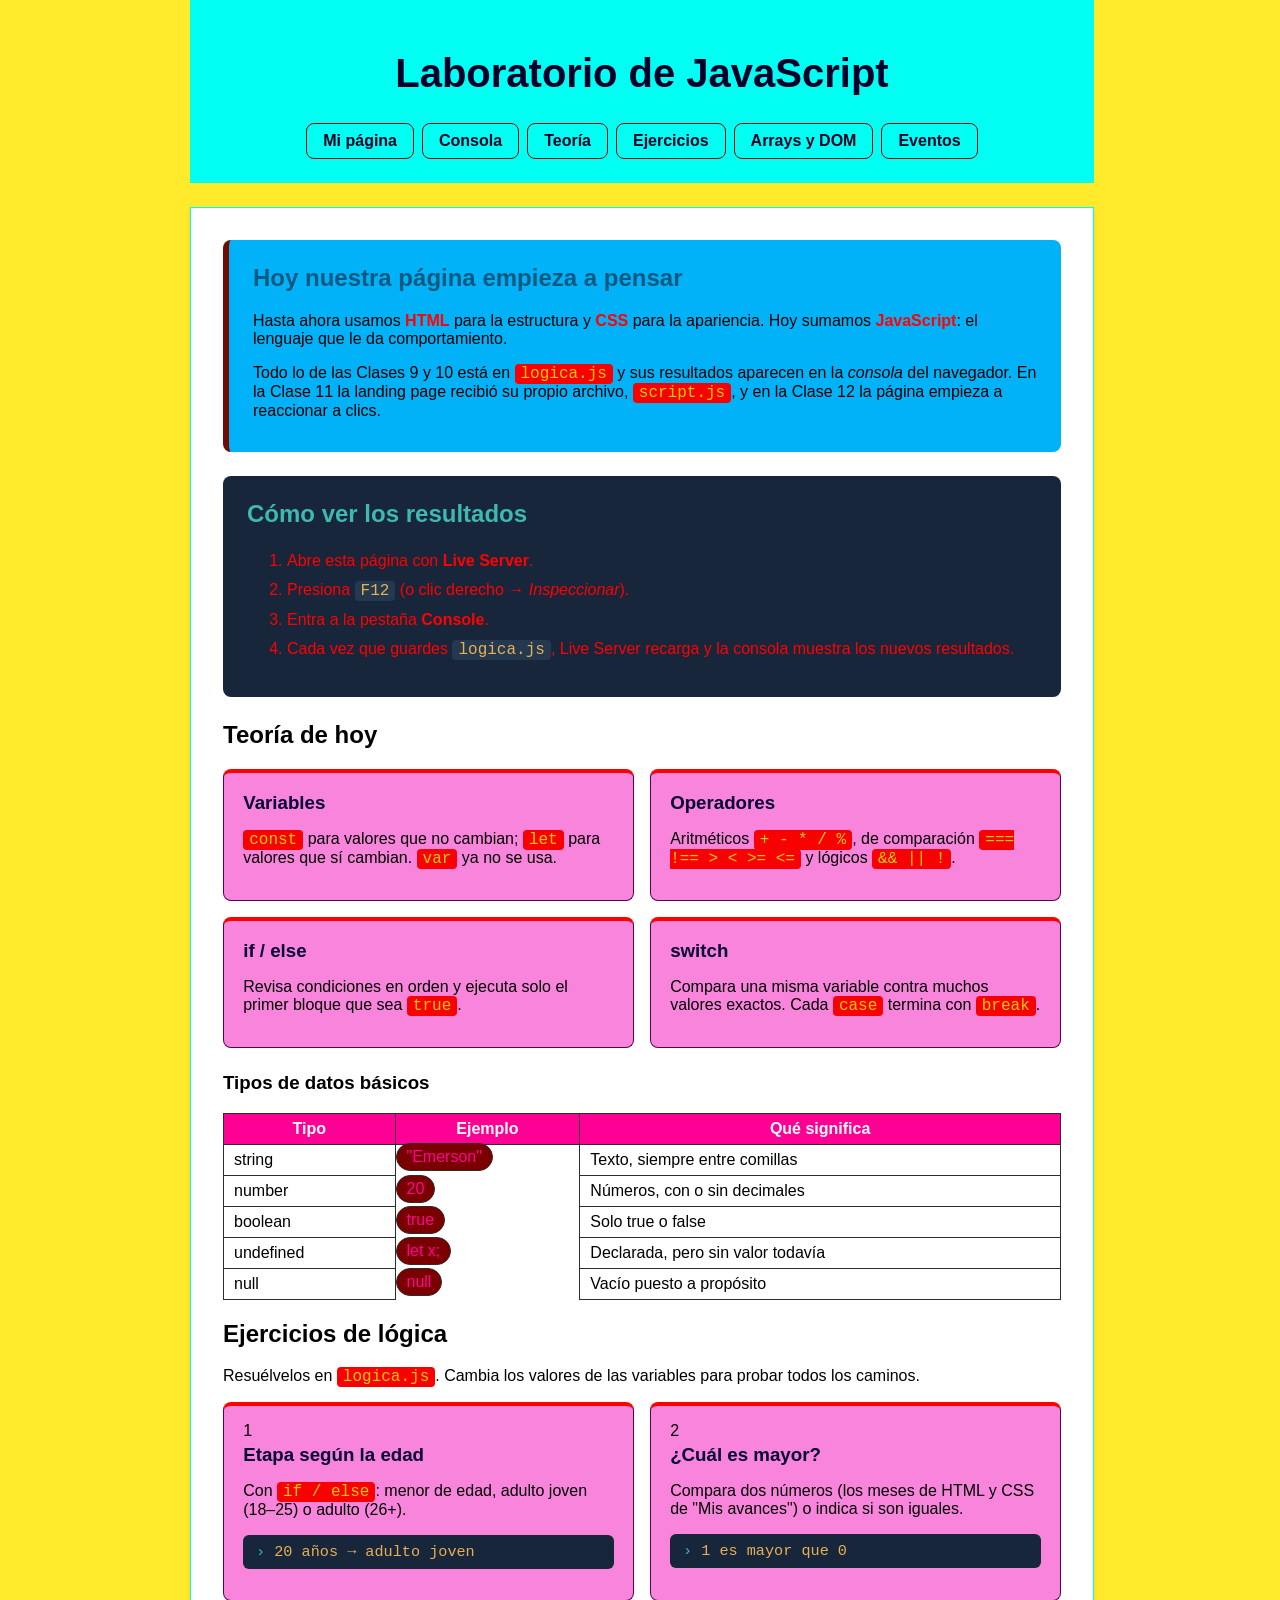
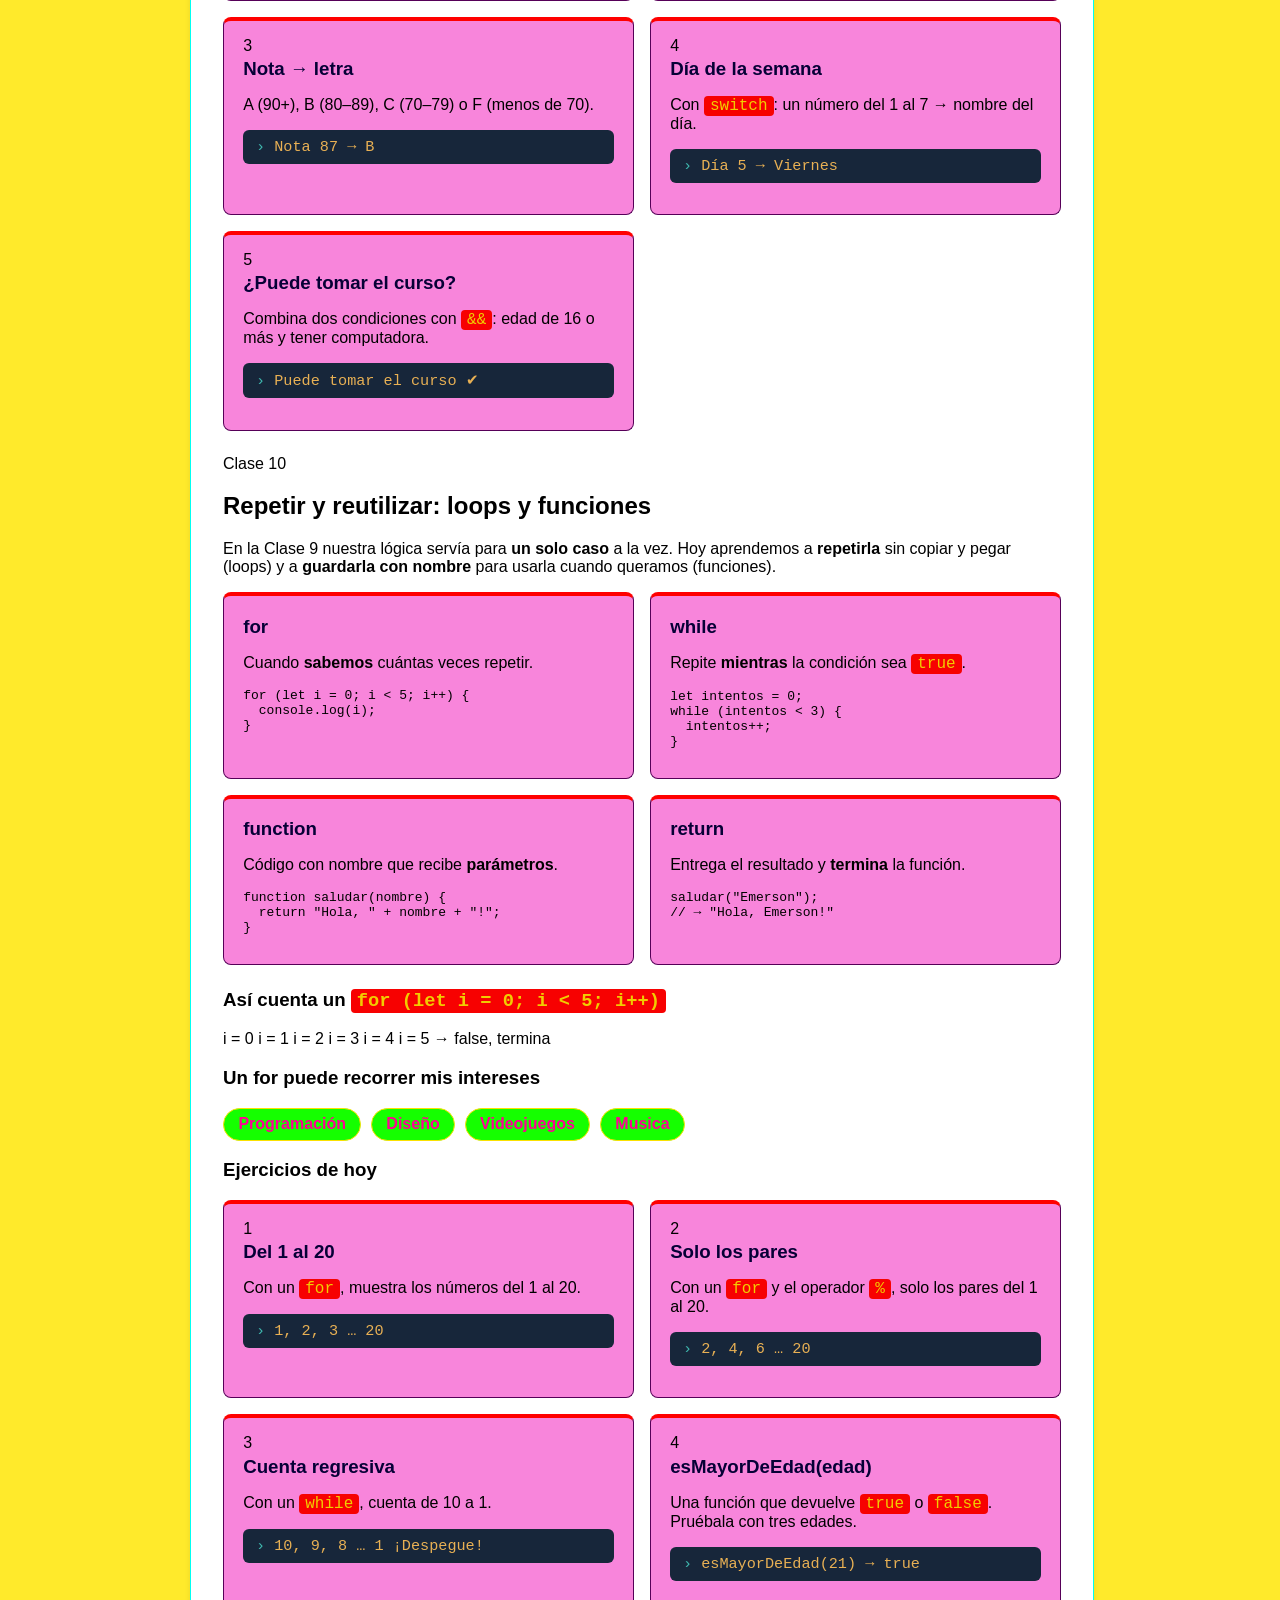
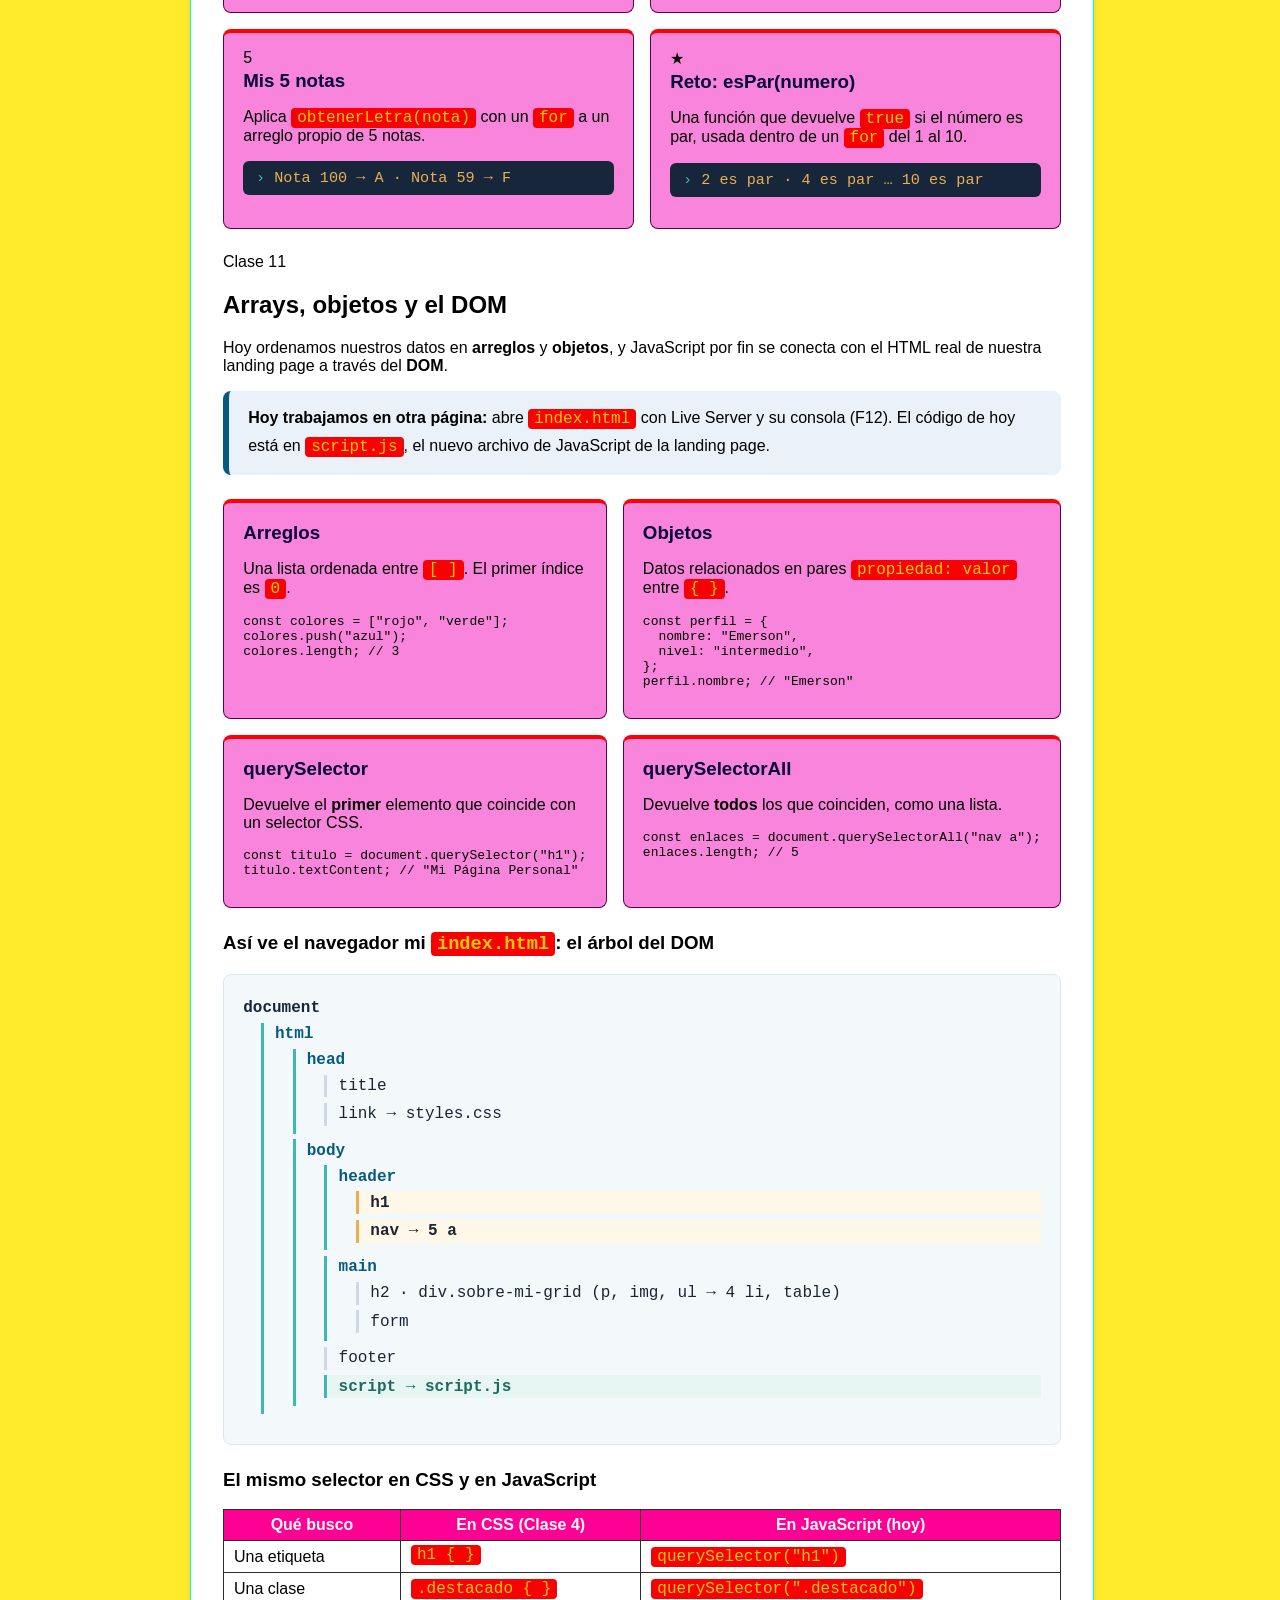
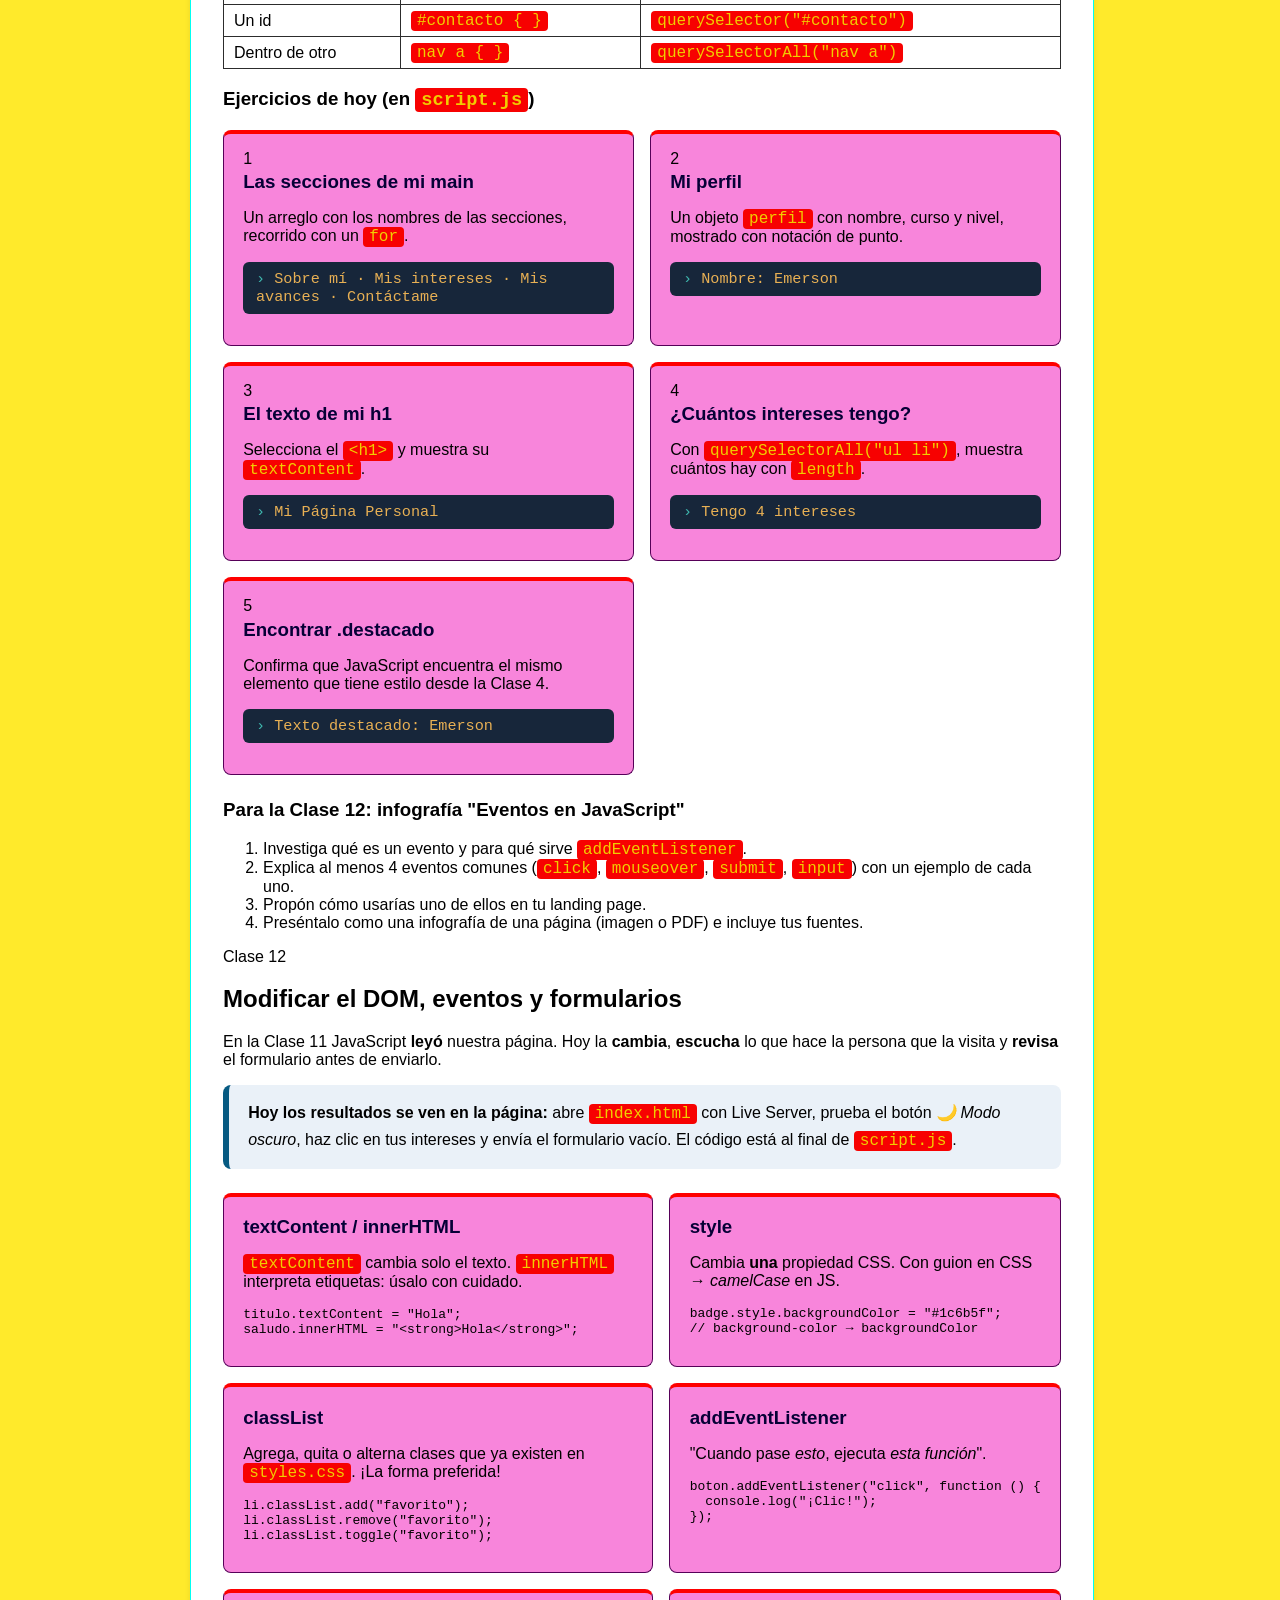
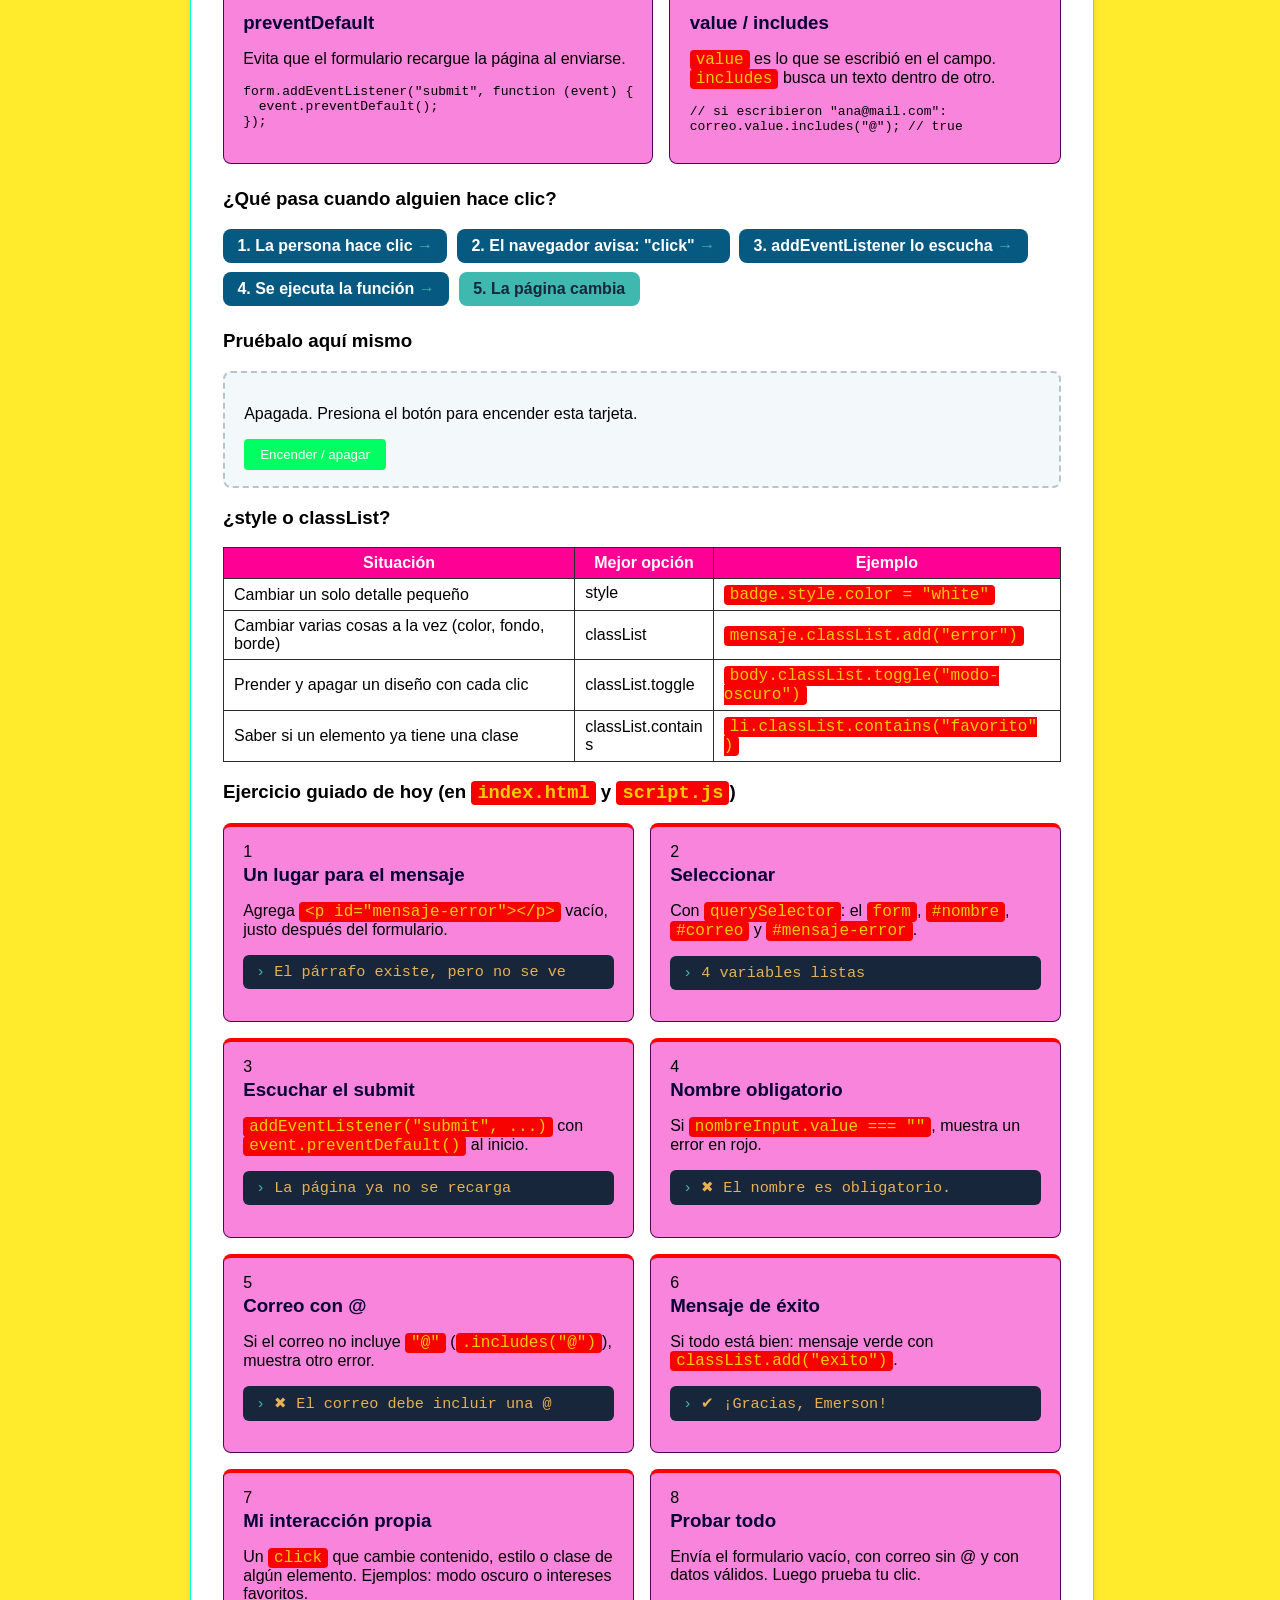
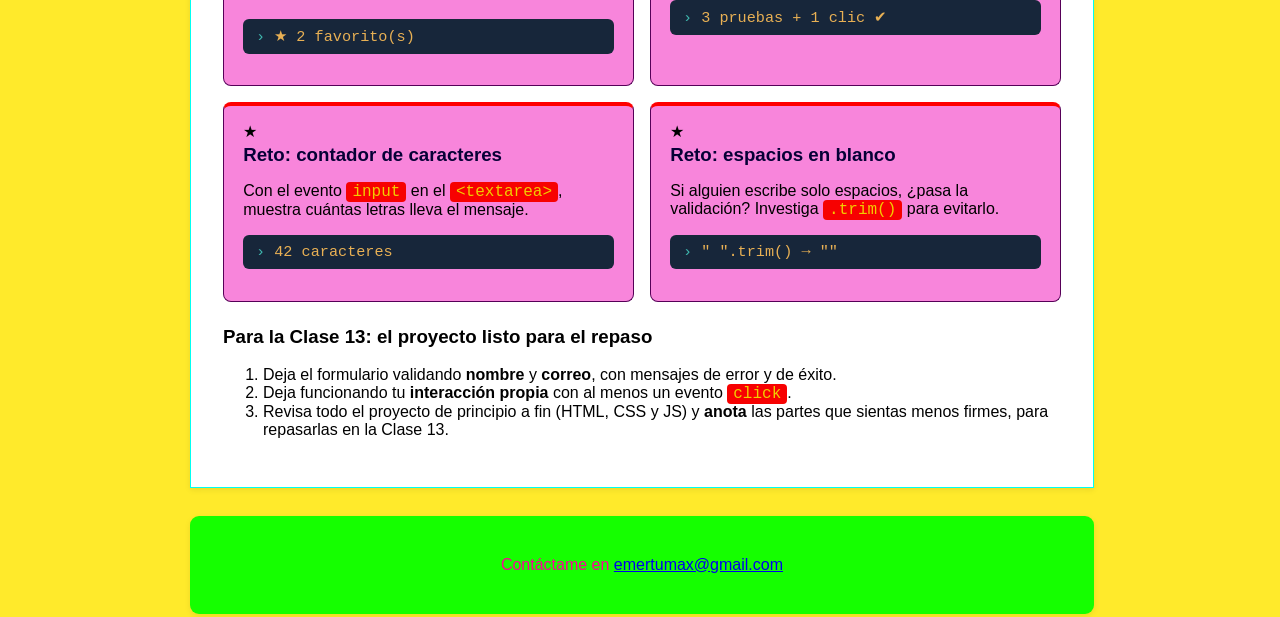
==== practica-js.html @ 04229b8a "Mi primer commit: landing page y lista de tareas" ====
<!DOCTYPE html>
<html lang="es">
<head>
    <meta charset="UTF-8">
     <meta name="viewport" content="width=device-width, initial-scale=1.0">
  <title>Laboratorio de JavaScript - Mi Página Personal</title>
    <link rel="stylesheet" href="styles.css">
</head>
<body>
    <header>
        <h1>Laboratorio de JavaScript</h1>
        <nav>
            <a href="index.html">Mi página</a>
            <a href="#consola">Consola</a>
            <a href="#teoria">Teoría</a>
            <a href="#ejercicios">Ejercicios</a>
            <a href="#clase11">Arrays y DOM</a>
            <a href="#clase12">Eventos</a>
        </nav>

    </header>

    <main>
        <section class="lab-intro">
            <h2>Hoy nuestra página empieza a pensar</h2>
            <p>Hasta ahora usamos <strong class="destacado">HTML</strong> para la estructura y
            <strong class="destacado">CSS</strong> para la apariencia. Hoy sumamos
            <strong class="destacado">JavaScript</strong>: el lenguaje que le da comportamiento.</p>
            <!-- CAMBIO DE HOY (Clase 12): corregimos este texto. Decía "En la clase
                 10lo conectaremos" (faltaba un espacio y la clase correcta
                 era la 11), y faltaban espacios después de </strong>. -->
            <p>Todo lo de las Clases 9 y 10 está en <code>logica.js</code> y sus resultados aparecen en la
            <em>consola</em> del navegador. En la Clase 11 la landing page recibió su propio archivo,
            <code>script.js</code>, y en la Clase 12 la página empieza a reaccionar a clics.</p>
        </section>

        <section id="consola" class="consola-tip">
        <h2>Cómo ver los resultados</h2>
        <ol>
          <li>Abre esta página con <strong>Live Server</strong>.</li>
          <li>Presiona <code>F12</code> (o clic derecho → <em>Inspeccionar</em>).</li>
          <li>Entra a la pestaña <strong>Console</strong>.</li>
          <li>Cada vez que guardes <code>logica.js</code>, Live Server recarga y la consola muestra los nuevos resultados.</li>
        </ol>
      </section>
      
      <section id="teoria">
        <h2>Teoría de hoy</h2>
        <div class="lab-grid">
          <article class="tarjeta-js">
            <h3>Variables</h3>
            <p><code>const</code> para valores que no cambian; <code>let</code> para valores que sí cambian.
               <code>var</code> ya no se usa.</p>
          </article>
          <article class="tarjeta-js">
            <h3>Operadores</h3>
            <p>Aritméticos <code>+ - * / %</code>, de comparación <code>=== !== &gt; &lt; &gt;= &lt;=</code>
               y lógicos <code>&amp;&amp; || !</code>.</p>
          </article>
          <article class="tarjeta-js">
            <h3>if / else</h3>
            <p>Revisa condiciones en orden y ejecuta solo el primer bloque que sea <code>true</code>.</p>
          </article>
          <article class="tarjeta-js">
            <h3>switch</h3>
            <p>Compara una misma variable contra muchos valores exactos. Cada <code>case</code> termina con <code>break</code>.</p>
          </article>
        </div>

        <h3>Tipos de datos básicos</h3>
        <table>
          <thead>
            <tr>
              <th>Tipo</th>
              <th>Ejemplo</th>
              <th>Qué significa</th>
            </tr>
          </thead>
          <tbody>
            <tr><td>string</td><td>"Emerson"</td><td>Texto, siempre entre comillas</td></tr>
            <tr><td>number</td><td>20</td><td>Números, con o sin decimales</td></tr>
            <tr><td>boolean</td><td>true</td><td>Solo true o false</td></tr>
            <tr><td>undefined</td><td>let x;</td><td>Declarada, pero sin valor todavía</td></tr>
            <tr><td>null</td><td>null</td><td>Vacío puesto a propósito</td></tr>
          </tbody>
        </table>
      </section>

      <section id="ejercicios">
        <h2>Ejercicios de lógica</h2>
        <p>Resuélvelos en <code>logica.js</code>. Cambia los valores de las variables para probar todos los caminos.</p>
        <div class="lab-grid">
          <article class="tarjeta-js ejercicio">
            <span class="num">1</span>
            <h3>Etapa según la edad</h3>
            <p>Con <code>if / else</code>: menor de edad, adulto joven (18–25) o adulto (26+).</p>
            <p class="salida">20 años → adulto joven</p>
          </article>
          <article class="tarjeta-js ejercicio">
            <span class="num">2</span>
            <h3>¿Cuál es mayor?</h3>
            <p>Compara dos números (los meses de HTML y CSS de "Mis avances") o indica si son iguales.</p>
            <p class="salida">1 es mayor que 0</p>
          </article>
          <article class="tarjeta-js ejercicio">
            <span class="num">3</span>
            <h3>Nota → letra</h3>
            <p>A (90+), B (80–89), C (70–79) o F (menos de 70).</p>
            <p class="salida">Nota 87 → B</p>
          </article>
          <article class="tarjeta-js ejercicio">
            <span class="num">4</span>
            <h3>Día de la semana</h3>
            <p>Con <code>switch</code>: un número del 1 al 7 → nombre del día.</p>
            <p class="salida">Día 5 → Viernes</p>
          </article>
          <article class="tarjeta-js ejercicio">
            <span class="num">5</span>
            <h3>¿Puede tomar el curso?</h3>
            <p>Combina dos condiciones con <code>&amp;&amp;</code>: edad de 16 o más y tener computadora.</p>
            <p class="salida">Puede tomar el curso ✔</p>
          </article>
        </div>
      </section>
      <section id="clase10" class="clase-nueva">
        <span class="etiqueta-clase">Clase 10</span>
        <h2>Repetir y reutilizar: loops y funciones</h2>
        <p>En la Clase 9 nuestra lógica servía para <strong>un solo caso</strong> a la vez.
           Hoy aprendemos a <strong>repetirla</strong> sin copiar y pegar (loops) y a
           <strong>guardarla con nombre</strong> para usarla cuando queramos (funciones).</p>
          
                <!-- CAMBIO DE HOY (Clase 11): corregimos la sangría de los cuatro
             <pre> de abajo. Dentro de <pre> CADA espacio cuenta y se ve en
             la página; por eso sus líneas empiezan pegadas al margen
             izquierdo del archivo, aunque se vea raro en el editor. -->
        <!-- Cuatro tarjetas con la teoría de hoy. <pre> respeta los
             espacios y saltos de línea tal como los escribimos, por eso
             lo usamos para mostrar código de varias líneas. -->
        <div class="lab-grid">
          <article class="tarjeta-js">
            <h3>for</h3>
            <p>Cuando <strong>sabemos</strong> cuántas veces repetir.</p>
<pre class="mini-codigo">for (let i = 0; i &lt; 5; i++) {
  console.log(i);
}</pre>
          </article>
          <article class="tarjeta-js">
            <h3>while</h3>
            <p>Repite <strong>mientras</strong> la condición sea <code>true</code>.</p>
<pre class="mini-codigo">let intentos = 0;
while (intentos &lt; 3) {
  intentos++;
}</pre>
          </article>
          <article class="tarjeta-js">
            <h3>function</h3>
            <p>Código con nombre que recibe <strong>parámetros</strong>.</p>
<pre class="mini-codigo">function saludar(nombre) {
  return "Hola, " + nombre + "!";
}</pre>
          </article>
          <article class="tarjeta-js">
            <h3>return</h3>
            <p>Entrega el resultado y <strong>termina</strong> la función.</p>
<pre class="mini-codigo">saludar("Emerson");
// → "Hola, Emerson!"</pre>
          </article>
        </div>
 
        <!-- Las vueltas de un for, dibujadas: cada <span> es una vuelta.
             La última (.fin) es cuando la condición ya es false. -->
        <h3>Así cuenta un <code>for (let i = 0; i &lt; 5; i++)</code></h3>
        <div class="vueltas">
          <span>i = 0</span>
          <span>i = 1</span>
          <span>i = 2</span>
          <span>i = 3</span>
          <span>i = 4</span>
          <span class="fin">i = 5 → false, termina</span>
        </div>
 
        <!-- Reutilizamos los chips de la Clase 6: un for puede recorrer
             esta misma lista, uno por uno, guardada en un arreglo. -->
        <h3>Un for puede recorrer mis intereses</h3>
        <ul>
          <li>Programación</li>
          <li>Diseño</li>
          <li>Videojuegos</li>
          <li>Musica</li>
        </ul>
 
        <h3>Ejercicios de hoy</h3>
        <div class="lab-grid">
          <article class="tarjeta-js ejercicio">
            <span class="num">1</span>
            <h3>Del 1 al 20</h3>
            <p>Con un <code>for</code>, muestra los números del 1 al 20.</p>
            <p class="salida">1, 2, 3 … 20</p>
          </article>
          <article class="tarjeta-js ejercicio">
            <span class="num">2</span>
            <h3>Solo los pares</h3>
            <p>Con un <code>for</code> y el operador <code>%</code>, solo los pares del 1 al 20.</p>
            <p class="salida">2, 4, 6 … 20</p>
          </article>
          <article class="tarjeta-js ejercicio">
            <span class="num">3</span>
            <h3>Cuenta regresiva</h3>
            <p>Con un <code>while</code>, cuenta de 10 a 1.</p>
            <p class="salida">10, 9, 8 … 1 ¡Despegue!</p>
          </article>
          <article class="tarjeta-js ejercicio">
            <span class="num">4</span>
            <h3>esMayorDeEdad(edad)</h3>
            <p>Una función que devuelve <code>true</code> o <code>false</code>. Pruébala con tres edades.</p>
            <p class="salida">esMayorDeEdad(21) → true</p>
          </article>
          <article class="tarjeta-js ejercicio">
            <span class="num">5</span>
            <h3>Mis 5 notas</h3>
            <p>Aplica <code>obtenerLetra(nota)</code> con un <code>for</code> a un arreglo propio de 5 notas.</p>
            <p class="salida">Nota 100 → A · Nota 59 → F</p>
          </article>
          <!-- .reto: misma tarjeta de ejercicio, pero con borde y número
               dorados para marcar que es opcional. -->
          <article class="tarjeta-js ejercicio reto">
            <span class="num">★</span>
            <h3>Reto: esPar(numero)</h3>
            <p>Una función que devuelve <code>true</code> si el número es par, usada dentro de un <code>for</code> del 1 al 10.</p>
            <p class="salida">2 es par · 4 es par … 10 es par</p>
          </article>
        </div>
      </section>
      <!-- ===================================================
           CAMBIO DE HOY (Clase 11): sección NUEVA del laboratorio.
           Todo lo que está entre este comentario y </main> es de hoy.
           Reutiliza las clases de las Clases 9 y 10 (.clase-nueva,
           .etiqueta-clase, .lab-grid, .tarjeta-js, .mini-codigo,
           .ejercicio, .num, .salida, .tarea-clase) y suma unas pocas
           nuevas al final de styles.css (sección CLASE 11): .aviso-hoy,
           .arbol, .nodo y .tabla-selectores.
           =================================================== -->
      <section id="clase11" class="clase-nueva">
        <span class="etiqueta-clase">Clase 11</span>
        <h2>Arrays, objetos y el DOM</h2>
        <p>Hoy ordenamos nuestros datos en <strong>arreglos</strong> y <strong>objetos</strong>, y JavaScript
           por fin se conecta con el HTML real de nuestra landing page a través del <strong>DOM</strong>.</p>
 
        <!-- .aviso-hoy: un recordatorio importante. Hoy la consola que hay
             que mirar es la de index.html, no la de este laboratorio. -->
        <div class="aviso-hoy">
          <strong>Hoy trabajamos en otra página:</strong> abre <code>index.html</code> con Live Server
          y su consola (F12). El código de hoy está en <code>script.js</code>, el nuevo archivo
          de JavaScript de la landing page.
        </div>
 
        <div class="lab-grid">
          <article class="tarjeta-js">
            <h3>Arreglos</h3>
            <p>Una lista ordenada entre <code>[ ]</code>. El primer índice es <code>0</code>.</p>
<pre class="mini-codigo">const colores = ["rojo", "verde"];
colores.push("azul");
colores.length; // 3</pre>
          </article>
          <article class="tarjeta-js">
            <h3>Objetos</h3>
            <p>Datos relacionados en pares <code>propiedad: valor</code> entre <code>{ }</code>.</p>
<pre class="mini-codigo">const perfil = {
  nombre: "Emerson",
  nivel: "intermedio",
};
perfil.nombre; // "Emerson"</pre>
          </article>
          <article class="tarjeta-js">
            <h3>querySelector</h3>
            <p>Devuelve el <strong>primer</strong> elemento que coincide con un selector CSS.</p>
<pre class="mini-codigo">const titulo = document.querySelector("h1");
titulo.textContent; // "Mi Página Personal"</pre>
          </article>
          <article class="tarjeta-js">
            <h3>querySelectorAll</h3>
            <p>Devuelve <strong>todos</strong> los que coinciden, como una lista.</p>
<pre class="mini-codigo">const enlaces = document.querySelectorAll("nav a");
enlaces.length; // 5</pre>
          </article>
        </div>
 
        <!-- El árbol del DOM de NUESTRA landing page, dibujado con cajas
             anidadas: cada .nodo dentro de otro es un "hijo". Así ve el
             navegador nuestro index.html después de leerlo. -->
        <h3>Así ve el navegador mi <code>index.html</code>: el árbol del DOM</h3>
        <div class="arbol">
          <div class="nodo raiz">document
            <div class="nodo">html
              <div class="nodo">head
                <div class="nodo hoja">title</div>
                <div class="nodo hoja">link → styles.css</div>
              </div>
              <div class="nodo">body
                <div class="nodo">header
                  <div class="nodo hoja marcado">h1</div>
                  <div class="nodo hoja marcado">nav → 5 a</div>
                </div>
                <div class="nodo">main
                  <div class="nodo hoja">h2 · div.sobre-mi-grid (p, img, ul → 4 li, table)</div>
                  <div class="nodo hoja">form</div>
                </div>
                <div class="nodo hoja">footer</div>
                <div class="nodo hoja nuevo">script → script.js</div>
              </div>
            </div>
          </div>
        </div>
 
        <!-- Misma idea de la Clase 4: el selector se escribe igual en CSS
             y en JavaScript. Usamos una tabla (Clase 3) con una clase
             propia para que su segunda columna no se vea como pastilla. -->
        <h3>El mismo selector en CSS y en JavaScript</h3>
        <table class="tabla-selectores">
          <thead>
            <tr><th>Qué busco</th><th>En CSS (Clase 4)</th><th>En JavaScript (hoy)</th></tr>
          </thead>
          <tbody>
            <tr><td>Una etiqueta</td><td><code>h1 { }</code></td><td><code>querySelector("h1")</code></td></tr>
            <tr><td>Una clase</td><td><code>.destacado { }</code></td><td><code>querySelector(".destacado")</code></td></tr>
            <tr><td>Un id</td><td><code>#contacto { }</code></td><td><code>querySelector("#contacto")</code></td></tr>
            <tr><td>Dentro de otro</td><td><code>nav a { }</code></td><td><code>querySelectorAll("nav a")</code></td></tr>
          </tbody>
        </table>
 
        <h3>Ejercicios de hoy (en <code>script.js</code>)</h3>
        <div class="lab-grid">
          <article class="tarjeta-js ejercicio">
            <span class="num">1</span>
            <h3>Las secciones de mi main</h3>
            <p>Un arreglo con los nombres de las secciones, recorrido con un <code>for</code>.</p>
            <p class="salida">Sobre mí · Mis intereses · Mis avances · Contáctame</p>
          </article>
          <article class="tarjeta-js ejercicio">
            <span class="num">2</span>
            <h3>Mi perfil</h3>
            <p>Un objeto <code>perfil</code> con nombre, curso y nivel, mostrado con notación de punto.</p>
            <p class="salida">Nombre: Emerson</p>
          </article>
          <article class="tarjeta-js ejercicio">
            <span class="num">3</span>
            <h3>El texto de mi h1</h3>
            <p>Selecciona el <code>&lt;h1&gt;</code> y muestra su <code>textContent</code>.</p>
            <p class="salida">Mi Página Personal</p>
          </article>
          <article class="tarjeta-js ejercicio">
            <span class="num">4</span>
            <h3>¿Cuántos intereses tengo?</h3>
            <p>Con <code>querySelectorAll("ul li")</code>, muestra cuántos hay con <code>length</code>.</p>
            <p class="salida">Tengo 4 intereses</p>
          </article>
          <article class="tarjeta-js ejercicio">
            <span class="num">5</span>
            <h3>Encontrar .destacado</h3>
            <p>Confirma que JavaScript encuentra el mismo elemento que tiene estilo desde la Clase 4.</p>
            <p class="salida">Texto destacado: Emerson</p>
          </article>
        </div>
 
        <!-- Tarea para la Clase 12, con el recuadro dorado de la Clase 10. -->
        <div class="tarea-clase">
          <h3>Para la Clase 12: infografía "Eventos en JavaScript"</h3>
          <ol>
            <li>Investiga qué es un evento y para qué sirve <code>addEventListener</code>.</li>
            <li>Explica al menos 4 eventos comunes (<code>click</code>, <code>mouseover</code>, <code>submit</code>, <code>input</code>) con un ejemplo de cada uno.</li>
            <li>Propón cómo usarías uno de ellos en tu landing page.</li>
            <li>Preséntalo como una infografía de una página (imagen o PDF) e incluye tus fuentes.</li>
          </ol>
        </div>
      </section>
      <!-- ===================================================
           CAMBIO DE HOY (Clase 12): sección NUEVA del laboratorio.
           Todo lo que está entre este comentario y </main> es de hoy.
           Reutiliza las clases de las Clases 9, 10 y 11 y suma unas
           pocas nuevas al final de styles.css (sección CLASE 12):
           .flujo y .demo-tarjeta.
           =================================================== -->
      <section id="clase12" class="clase-nueva">
        <span class="etiqueta-clase">Clase 12</span>
        <h2>Modificar el DOM, eventos y formularios</h2>
        <p>En la Clase 11 JavaScript <strong>leyó</strong> nuestra página. Hoy la
           <strong>cambia</strong>, <strong>escucha</strong> lo que hace la persona que la visita
           y <strong>revisa</strong> el formulario antes de enviarlo.</p>

        <div class="aviso-hoy">
          <strong>Hoy los resultados se ven en la página:</strong> abre <code>index.html</code> con
          Live Server, prueba el botón <em>🌙 Modo oscuro</em>, haz clic en tus intereses y envía el
          formulario vacío. El código está al final de <code>script.js</code>.
        </div>

        <!-- Seis tarjetas con la teoría de hoy (mismo .lab-grid de siempre). -->
        <div class="lab-grid">
          <article class="tarjeta-js">
            <h3>textContent / innerHTML</h3>
            <p><code>textContent</code> cambia solo el texto. <code>innerHTML</code> interpreta etiquetas:
               úsalo con cuidado.</p>
<pre class="mini-codigo">titulo.textContent = "Hola";
saludo.innerHTML = "&lt;strong&gt;Hola&lt;/strong&gt;";</pre>
          </article>
          <article class="tarjeta-js">
            <h3>style</h3>
            <p>Cambia <strong>una</strong> propiedad CSS. Con guion en CSS → <em>camelCase</em> en JS.</p>
<pre class="mini-codigo">badge.style.backgroundColor = "#1c6b5f";
// background-color → backgroundColor</pre>
          </article>
          <article class="tarjeta-js">
            <h3>classList</h3>
            <p>Agrega, quita o alterna clases que ya existen en <code>styles.css</code>. ¡La forma preferida!</p>
<pre class="mini-codigo">li.classList.add("favorito");
li.classList.remove("favorito");
li.classList.toggle("favorito");</pre>
          </article>
          <article class="tarjeta-js">
            <h3>addEventListener</h3>
            <p>"Cuando pase <em>esto</em>, ejecuta <em>esta función</em>".</p>
<pre class="mini-codigo">boton.addEventListener("click", function () {
  console.log("¡Clic!");
});</pre>
          </article>
          <article class="tarjeta-js">
            <h3>preventDefault</h3>
            <p>Evita que el formulario recargue la página al enviarse.</p>
<pre class="mini-codigo">form.addEventListener("submit", function (event) {
  event.preventDefault();
});</pre>
          </article>
          <article class="tarjeta-js">
            <h3>value / includes</h3>
            <p><code>value</code> es lo que se escribió en el campo. <code>includes</code> busca un texto dentro de otro.</p>
<pre class="mini-codigo">// si escribieron "ana@mail.com":
correo.value.includes("@"); // true</pre>
          </article>
        </div>

        <!-- El camino de un evento, paso a paso (.flujo: Flexbox). -->
        <h3>¿Qué pasa cuando alguien hace clic?</h3>
        <ol class="flujo">
          <li>1. La persona hace clic</li>
          <li>2. El navegador avisa: "click"</li>
          <li>3. addEventListener lo escucha</li>
          <li>4. Se ejecuta la función</li>
          <li>5. La página cambia</li>
        </ol>

        <!-- Demo en vivo: el código está al final de logica.js. -->
        <h3>Pruébalo aquí mismo</h3>
        <div id="demo-tarjeta" class="demo-tarjeta">
          <p id="demo-texto">Apagada. Presiona el botón para encender esta tarjeta.</p>
          <button type="button" id="demo-boton">Encender / apagar</button>
        </div>

        <!-- Tabla con la clase de la Clase 11 para que la 2.ª columna no
             se vea como "pastilla". -->
        <h3>¿style o classList?</h3>
        <table class="tabla-selectores">
          <thead>
            <tr><th>Situación</th><th>Mejor opción</th><th>Ejemplo</th></tr>
          </thead>
          <tbody>
            <tr><td>Cambiar un solo detalle pequeño</td><td>style</td><td><code>badge.style.color = "white"</code></td></tr>
            <tr><td>Cambiar varias cosas a la vez (color, fondo, borde)</td><td>classList</td><td><code>mensaje.classList.add("error")</code></td></tr>
            <tr><td>Prender y apagar un diseño con cada clic</td><td>classList.toggle</td><td><code>body.classList.toggle("modo-oscuro")</code></td></tr>
            <tr><td>Saber si un elemento ya tiene una clase</td><td>classList.contains</td><td><code>li.classList.contains("favorito")</code></td></tr>
          </tbody>
        </table>

        <h3>Ejercicio guiado de hoy (en <code>index.html</code> y <code>script.js</code>)</h3>
        <div class="lab-grid">
          <article class="tarjeta-js ejercicio">
            <span class="num">1</span>
            <h3>Un lugar para el mensaje</h3>
            <p>Agrega <code>&lt;p id="mensaje-error"&gt;&lt;/p&gt;</code> vacío, justo después del formulario.</p>
            <p class="salida">El párrafo existe, pero no se ve</p>
          </article>
          <article class="tarjeta-js ejercicio">
            <span class="num">2</span>
            <h3>Seleccionar</h3>
            <p>Con <code>querySelector</code>: el <code>form</code>, <code>#nombre</code>, <code>#correo</code> y <code>#mensaje-error</code>.</p>
            <p class="salida">4 variables listas</p>
          </article>
          <article class="tarjeta-js ejercicio">
            <span class="num">3</span>
            <h3>Escuchar el submit</h3>
            <p><code>addEventListener("submit", ...)</code> con <code>event.preventDefault()</code> al inicio.</p>
            <p class="salida">La página ya no se recarga</p>
          </article>
          <article class="tarjeta-js ejercicio">
            <span class="num">4</span>
            <h3>Nombre obligatorio</h3>
            <p>Si <code>nombreInput.value === ""</code>, muestra un error en rojo.</p>
            <p class="salida">✖ El nombre es obligatorio.</p>
          </article>
          <article class="tarjeta-js ejercicio">
            <span class="num">5</span>
            <h3>Correo con @</h3>
            <p>Si el correo no incluye <code>"@"</code> (<code>.includes("@")</code>), muestra otro error.</p>
            <p class="salida">✖ El correo debe incluir una @</p>
          </article>
          <article class="tarjeta-js ejercicio">
            <span class="num">6</span>
            <h3>Mensaje de éxito</h3>
            <p>Si todo está bien: mensaje verde con <code>classList.add("exito")</code>.</p>
            <p class="salida">✔ ¡Gracias, Emerson!</p>
          </article>
          <article class="tarjeta-js ejercicio">
            <span class="num">7</span>
            <h3>Mi interacción propia</h3>
            <p>Un <code>click</code> que cambie contenido, estilo o clase de algún elemento. Ejemplos: modo oscuro o intereses favoritos.</p>
            <p class="salida">★ 2 favorito(s)</p>
          </article>
          <article class="tarjeta-js ejercicio">
            <span class="num">8</span>
            <h3>Probar todo</h3>
            <p>Envía el formulario vacío, con correo sin @ y con datos válidos. Luego prueba tu clic.</p>
            <p class="salida">3 pruebas + 1 clic ✔</p>
          </article>
          <article class="tarjeta-js ejercicio reto">
            <span class="num">★</span>
            <h3>Reto: contador de caracteres</h3>
            <p>Con el evento <code>input</code> en el <code>&lt;textarea&gt;</code>, muestra cuántas letras lleva el mensaje.</p>
            <p class="salida">42 caracteres</p>
          </article>
          <article class="tarjeta-js ejercicio reto">
            <span class="num">★</span>
            <h3>Reto: espacios en blanco</h3>
            <p>Si alguien escribe solo espacios, ¿pasa la validación? Investiga <code>.trim()</code> para evitarlo.</p>
            <p class="salida">"   ".trim() → ""</p>
          </article>
        </div>

        <div class="tarea-clase">
          <h3>Para la Clase 13: el proyecto listo para el repaso</h3>
          <ol>
            <li>Deja el formulario validando <strong>nombre</strong> y <strong>correo</strong>, con mensajes de error y de éxito.</li>
            <li>Deja funcionando tu <strong>interacción propia</strong> con al menos un evento <code>click</code>.</li>
            <li>Revisa todo el proyecto de principio a fin (HTML, CSS y JS) y <strong>anota</strong> las partes que sientas menos firmes, para repasarlas en la Clase 13.</li>
          </ol>
        </div>
      </section>
    </main>
 
    <footer>
      <p>Contáctame en <a href="mailto:emertumax@gmail.com">emertumax@gmail.com</a></p>
    </footer>
 
    <script src="logica.js"></script>
  </body>
</html>
---- styles.css ----
body {
    font-family: arial, sans-serif;
    background-color:#ffea2b;
    max-width: 900px;
    margin: 0 auto;
    display: grid;
    padding: 0 1rem;
    grid-template-areas: 
         "header"
         "main"
         "footer";
}

h1 {
    color: #05002e;
    font-size: 40px;
}

.destacado {
    color: #ff0202;
    font-weight: bold;
}

header {
    background-color: #00fff2;
    text-align: center;
    padding: 1.5rem 1rem;
    grid-area: header;

}

header h1,
 header nav a {
    color: #030029;
}

header nav {
    display: flex;
    justify-content: center;
    gap: 0.5rem;
}

header nav a {
    text-decoration: none;
    font-weight: bold;
    padding: 0.5rem 1rem;
    border: 1px solid #940000;
    border-radius: 8px;
    transition: background-color 0.3s ease; 
}
header nav a:hover{
    background-color: rgb(0, 0, 0, 0.3);
}

th {
    background-color: #ff0095;
    color: #fffbfb;
}

td, th {
    border: 1px solid #2c2c2c;
    padding: 6px 10px;
}

table {
    border-collapse: collapse;
    margin: 1rem 0;
    width: 100%;
}

tbody td:nth-child(2) {
    display: inline-block;
    background-color: #7a0000;
    color: #ff0095;
    padding: 4px 10px;
    border-radius: 999px;
}

tbody tr:first-child td:nth-child(2) {
    position: relative;
    top: -2px;
}

input, textarea, select {
    box-sizing: border-box;
    border: 1px solid #940000;
    padding: 6px;
    max-width: 100%;
    border-radius: 4px;
    transition: border-color 0.3s ease;
}

input:focus, textarea:focus, select:focus {
    border-color: #030029;
    outline: none;
}

button {
    background-color: #00ff62;
    color: #ffffff;
    border: none;
    padding: 8px 16px;
    border-radius: 4px;
    cursor: pointer;
    transition: background-color 0.3s ease, transform 0.2s ease;
}

button:hover {
    background-color: #15ff00;
    transform: scale(1.05);
}

button:focus {
    background-color: #ff0095;
    outline: 3px solid #00fff2;
    outline-offset: 2px;
}

form {
    margin-top: 1rem;
}

form p:last-of-type {
    display: flex;
    gap: 0.75rem;
}

main {
    background-color: #fff;
    padding: 2rem;
    margin: 1.5rem 0;
    border: 1px solid #00fff2;
    grid-area: main;
    box-shadow: 0 2px 6px rgb(0, 0, 0, 0.08);
    transition: transform 0.2s ease, box-shadow 0.2s ease;
}

main:hover {
    transform: translateY(-4px);
    box-shadow: 0 8px 16px rgb(0, 0, 0, 0.12);
}

img {
    border: 3px solid #15ff00;
    border-radius: 8px;
    margin: 1rem 0;
    max-width: 100%;
}

ul {
    display: flex;
    flex-wrap: wrap;
    gap: 0.6rem;
    list-style: none;
    padding: 0;
    margin: 1rem 0;
}

ul li {
    background-color: #15ff00;
    color: #ff0095;
    font-weight: bolder;
    padding: 0.4rem 0.9rem;
    border-radius: 999px;
    border: 1px solid #fae100;
    transition: transform 0.2s ease, background-color 0.2s ease;
}

ul li:hover {
    transform: scale(1.05);
    background-color: #00fff2;
}

footer {
    background-color: #15ff00;
    color: #ff0095;
    text-align: center;
    margin: 0.2rem 0;
    padding: 1.5rem 1rem;
    border-radius: 9px;
    grid-area: footer;
    box-shadow: 0 2px 6px rgb(0, 0, 0, 0.08);
    transition: transform 0.2s ease, box-shadow 0.2s ease;
}

footer:hover {
    transform: translateY(-4px);
    box-shadow: 0 8px 16px rgb(0, 0, 0, 0.12);
}
 
.sobre-mi-grid {
    display: block;

}

@media (min-width: 768px) {
    .sobre-mi-grid {
        display: grid;
        grid-template-columns: 2fr 1fr;
        column-gap: 1.5rem;
        grid-template-areas: 
            "texto        foto" 
            "intereses-h  foto"
            "intereses-l  foto"
            "avances-h    foto"
            "avances-t    foto";
    }

    .sobre-mi-grid > p            {grid-area: texto;}
    .sobre-mi-grid > h2#intereses {grid-area: intereses-h;}
    .sobre-mi-grid > ul           {grid-area: intereses-l;}
    .sobre-mi-grid > h2#avances   {grid-area: avances-h;}
    .sobre-mi-grid > table        {grid-area: avances-t;}

    .sobre-mi-grid > img {
        grid-area: foto;
        align-self: start;
        margin: 0;
    }
}

@keyframes aparecer {
    from {
        opacity:0;
        transform: translateY(-10px);
    }
    to{
        opacity: 1;
        transform: translateY(0);
    }
}

header{
    animation: aparecer 0.6s ease;
}

header nav {
  flex-wrap: wrap;
}

code {
  font-family: "Courier New", monospace;
  background-color: #f70101;
  color: #f1cd00;
  padding: 1px 6px;
  border-radius: 4px;
}

.lab-intro {
  background-color: #02b2f8;
  border-left: 6px solid #700d00;
  padding: 1rem 1.5rem;
  border-radius: 8px;
  margin-bottom: 1.5rem;
}

.lab-intro h2 {
  margin-top: 0.5rem;
  color: #065a82;
}

.consola-tip {
  background-color: #17263a;
  color: #ff0101;
  padding: 1rem 1.5rem;
  border-radius: 8px;
  margin-bottom: 1.5rem;
}

.consola-tip h2 {
  color: #3fb8af;
  margin-top: 0.5rem;
}
 
.consola-tip ol {
  line-height: 1.8;
}
 
.consola-tip code {
  background-color: #24384f;
  color: #e8b054;
}

.lab-grid {
  display: grid;
  grid-template-columns: 1fr;
  gap: 1rem;
  margin: 1rem 0 1.5rem;
}
 
@media (min-width: 768px) {
    .lab-grid {
        grid-template-columns: 1fr 1fr;
    }

    .lab-grid .tarjeta-if {
        grid-column: 1;
        grid-row: 2;
    }

    .lab-grid .tarjeta-switch {
        grid-column: 2;
        grid-row: 2;
    }
}
.tarjeta-js {
  background-color: #f885db;
  border: 1px solid #560058;
  border-top: 4px solid #ff0000;
  border-radius: 8px;
  padding: 1rem 1.2rem;
  transition: transform 0.2s ease, box-shadow 0.2s ease;
}
 
.tarjeta-js:hover {
  transform: translateY(-3px);
  box-shadow: 0 6px 14px rgb(255, 87, 87)
}
 
.tarjeta-js h3 {
  margin: 0.2rem 0 0.5rem;
  color: #060036;
}

.ejercicios {
  position: relative;
  border-top-color: #3fb8af;
}
 
.ejercicios .num {
  position: absolute;
  top: 0.8rem;
  right: 0.8rem;
  width: 2rem;
  height: 2rem;
  border-radius: 50%;
  background-color: #f8e005;
  color: rgb(255, 0, 0);
  font-weight: bold;
  display: flex;
  align-items: center;
  justify-content: center;
}

.ejercicios h3 {
  padding-right: 2.5rem;
}

.salida {
  font-family: "Courier New", monospace;
  background-color: #17263a;
  color: #e8b054;
  padding: 0.5rem 0.8rem;
  border-radius: 6px;
  font-size: 0.95rem;
}
 
.salida::before {
  content: "› ";
  color: #3fb8af;
}

.badge-js {
  display: inline-block;
  background-color: #17263a;
  color: #e8b054;
  font-family: "Courier New", monospace;
  font-size: 0.85rem;
  font-weight: bold;
  padding: 0.35rem 0.9rem;
  border-radius: 999px;
  margin-top: 0.3rem;
}
 
.aviso-hoy {
  background-color: #eaf1f8;
  border-left: 6px solid #065a82;
  padding: 0.9rem 1.2rem;
  border-radius: 8px;
  margin: 1rem 0 1.5rem;
  line-height: 1.6;
}
 

.arbol {
  background-color: #f3f8fa;
  border: 1px solid #dde7ee;
  border-radius: 8px;
  padding: 1rem 1.2rem;
  margin: 0.8rem 0 1.5rem;
  overflow-x: auto;   
}
 
.nodo {
  font-family: "Courier New", monospace;
  font-weight: bold;
  color: #065a82;
  border-left: 3px solid #3fb8af;
  margin: 0.35rem 0 0.35rem 1.1rem;
  padding: 0.15rem 0 0.15rem 0.7rem;
}
 
.nodo.raiz {
  margin-left: 0;
  border-left: none;
  padding-left: 0;
  color: #17263a;
}
 
.nodo.hoja {
  font-weight: normal;
  color: #1a2433;
  border-left-color: #cfd8e3;
}
 
.nodo.marcado {
  background-color: #fff8e8;
  border-left-color: #e8b054;
  font-weight: bold;
}
 
.nodo.nuevo {
  background-color: #e7f5f3;
  border-left-color: #3fb8af;
  color: #1c6b5f;
  font-weight: bold;
}
 
.tabla-selectores tbody td:nth-child(2) {
  display: table-cell;
  background-color: transparent;
  color: inherit;
  padding: 6px 10px;
  border-radius: 0;
  position: static;
}
 
.tabla-selectores td {
  overflow-wrap: anywhere;
}

.btn-tema {
  margin-top: 0.9rem;
  background-color: rgb(0, 255, 128);
  border: 1px solid #00fd2a;
  font-weight: bold;
  border-radius: 999px;
}
 
.btn-tema:hover,
.btn-tema:focus {
  background-color: rgb(255, 1, 1);
}
 
body,
main {
  transition: background-color 0.4s ease, color 0.4s ease;
}
 
body.modo-oscuro {
  background-color: #006eff;
  color: #00bbff;
}
 
body.modo-oscuro main {
  background-color: #17263a;
  border-color: #24384f;
  box-shadow: 0 2px 10px rgba(0, 0, 0, 0.4);
}
 
body.modo-oscuro h2 {
  color: #000000;
}
 
body.modo-oscuro .destacado {
  color: #ff1e00;   
}
 
body.modo-oscuro td,
body.modo-oscuro th {
  border-color: #0077ff;
}
 
body.modo-oscuro footer {
  color: #000000;
}
 
body.modo-oscuro footer a {
  color: #000000;
}
 
.saludo {
  background-color: #e7f5f3;
  color: #1c6b5f;
  border-left: 6px solid #3fb8af;
  padding: 0.8rem 1.1rem;
  border-radius: 8px;
  animation: aparecer 0.6s ease;  
}
 
.saludo:empty {
  display: none;
}
 
ul li {
  cursor: pointer;
  user-select: none;  
}

ul li.favorito {
  background-color: #e8b054;
  color: #17263a;
  border-color: #c99437;
}
 
ul li.favorito::before {
  content: "★ ";
}
 
.contador {
  font-size: 0.9rem;
  font-weight: normal;
  color: #8a5a00;
  background-color: #fff8e8;
  padding: 2px 10px;
  border-radius: 999px;
  vertical-align: middle;
}
 
.contador:empty {
  display: none;
}
 
.contador-mensaje {
  color: #5b6b76;
}
 
.mensaje-form {
  padding: 0.8rem 1.1rem;
  border-radius: 8px;
  font-weight: bold;
  border-left: 6px solid transparent;
}
 
.mensaje-form:empty {
  display: none;
}
 
.mensaje-form.error {
  background-color: #fdecea;
  color: #c0392b;
  border-left-color: #c0392b;
}
 
.mensaje-form.exito {
  background-color: #e7f5f3;
  color: #1c6b5f;
  border-left-color: #3fb8af;
  animation: aparecer 0.6s ease;
}
 
input.campo-error,
textarea.campo-error {
  border-color: #c0392b;
  background-color: #fff5f4;
}
 
.flujo {
  display: flex;
  flex-wrap: wrap;
  gap: 0.6rem;
  margin: 0.8rem 0 1.5rem;
  padding: 0;
  list-style: none;
}
 
.flujo li {
  background-color: #065a82;
  color: white;
  padding: 0.5rem 0.9rem;
  border-radius: 8px;
  font-weight: bold;
}
 
.flujo li::after {
  content: "  →";
  color: #3fb8af;
}
 
.flujo li:last-child {
  background-color: #3fb8af;
  color: #17263a;
}
 
.flujo li:last-child::after {
  content: "";
}
 
.demo-tarjeta {
  background-color: #f3f8fa;
  border: 2px dashed #b7c3cd;
  border-radius: 8px;
  padding: 1rem 1.2rem;
  margin: 0.8rem 0;
  transition: background-color 0.3s ease, border-color 0.3s ease, transform 0.3s ease;
}
 
.demo-tarjeta.encendida {
  background-color: #f5f2f2;
  border: 2px solid #3fb8af;
  transform: scale(1.02);
}
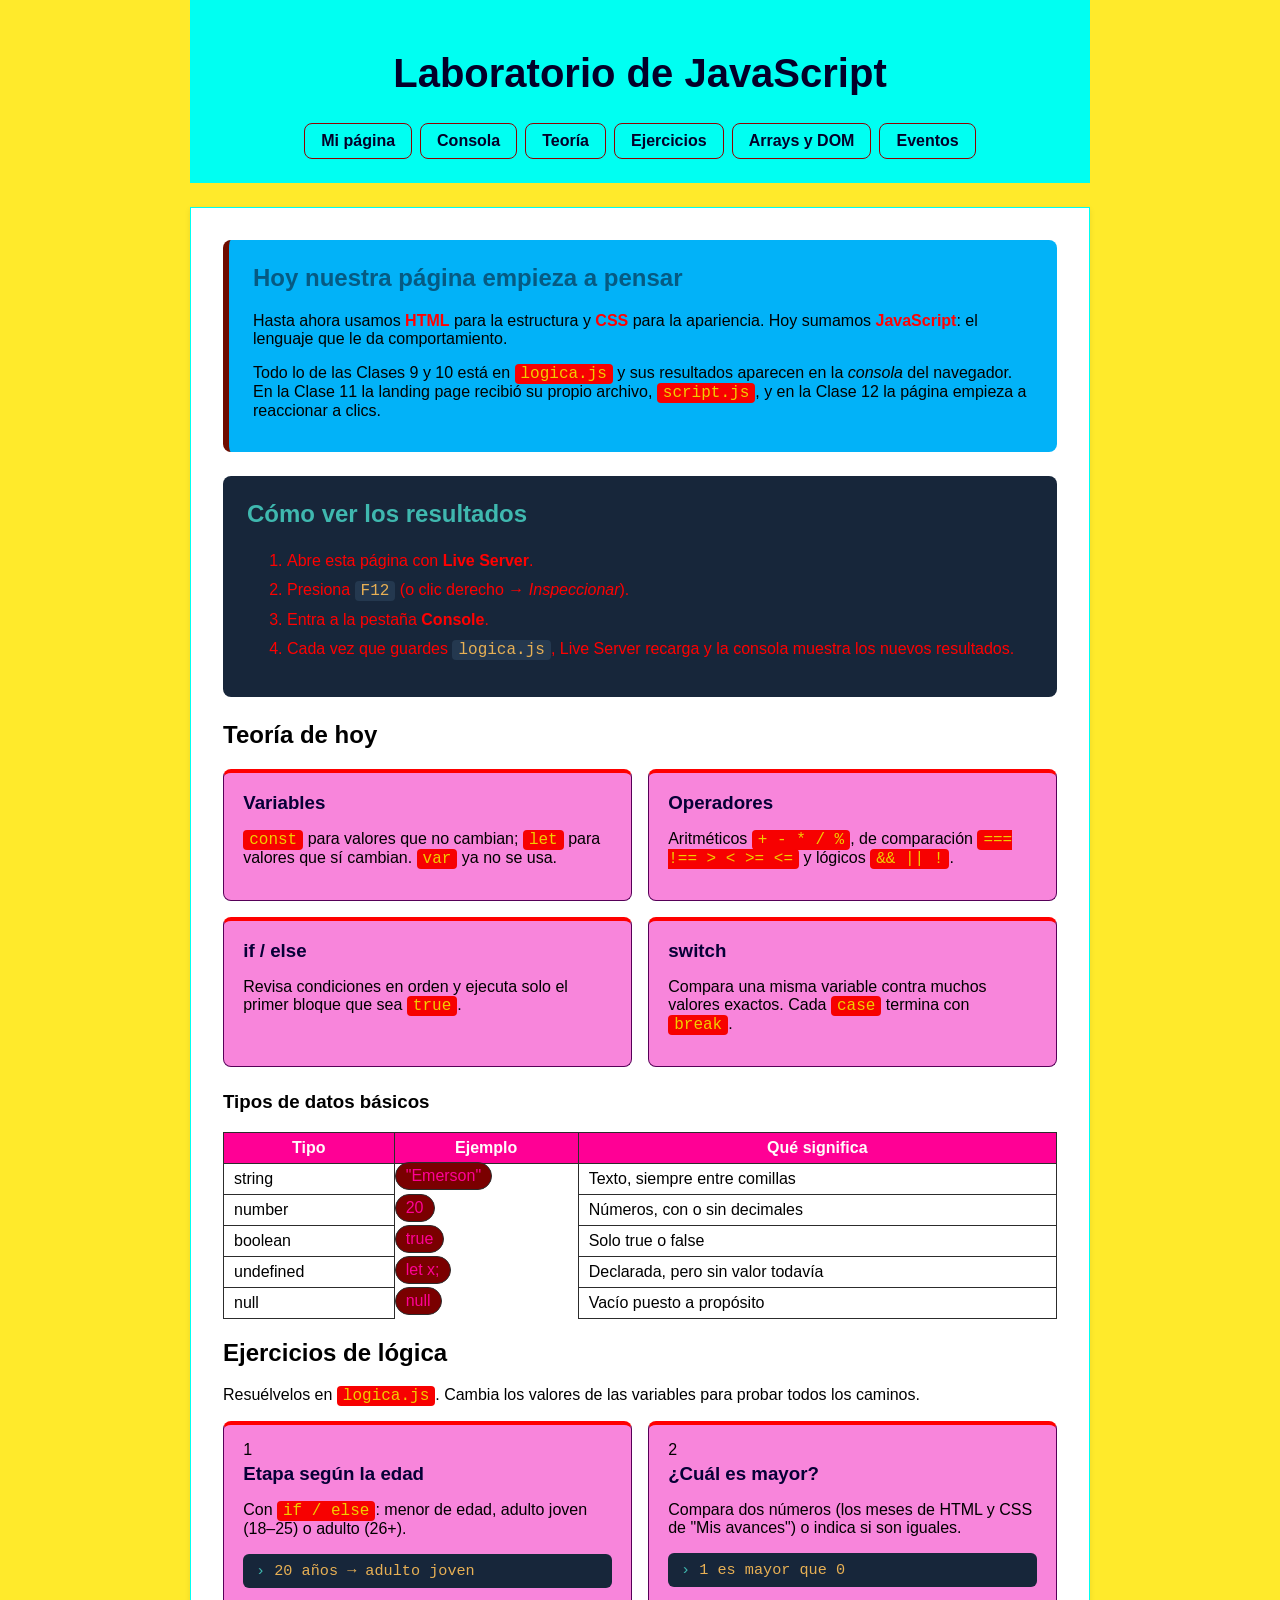
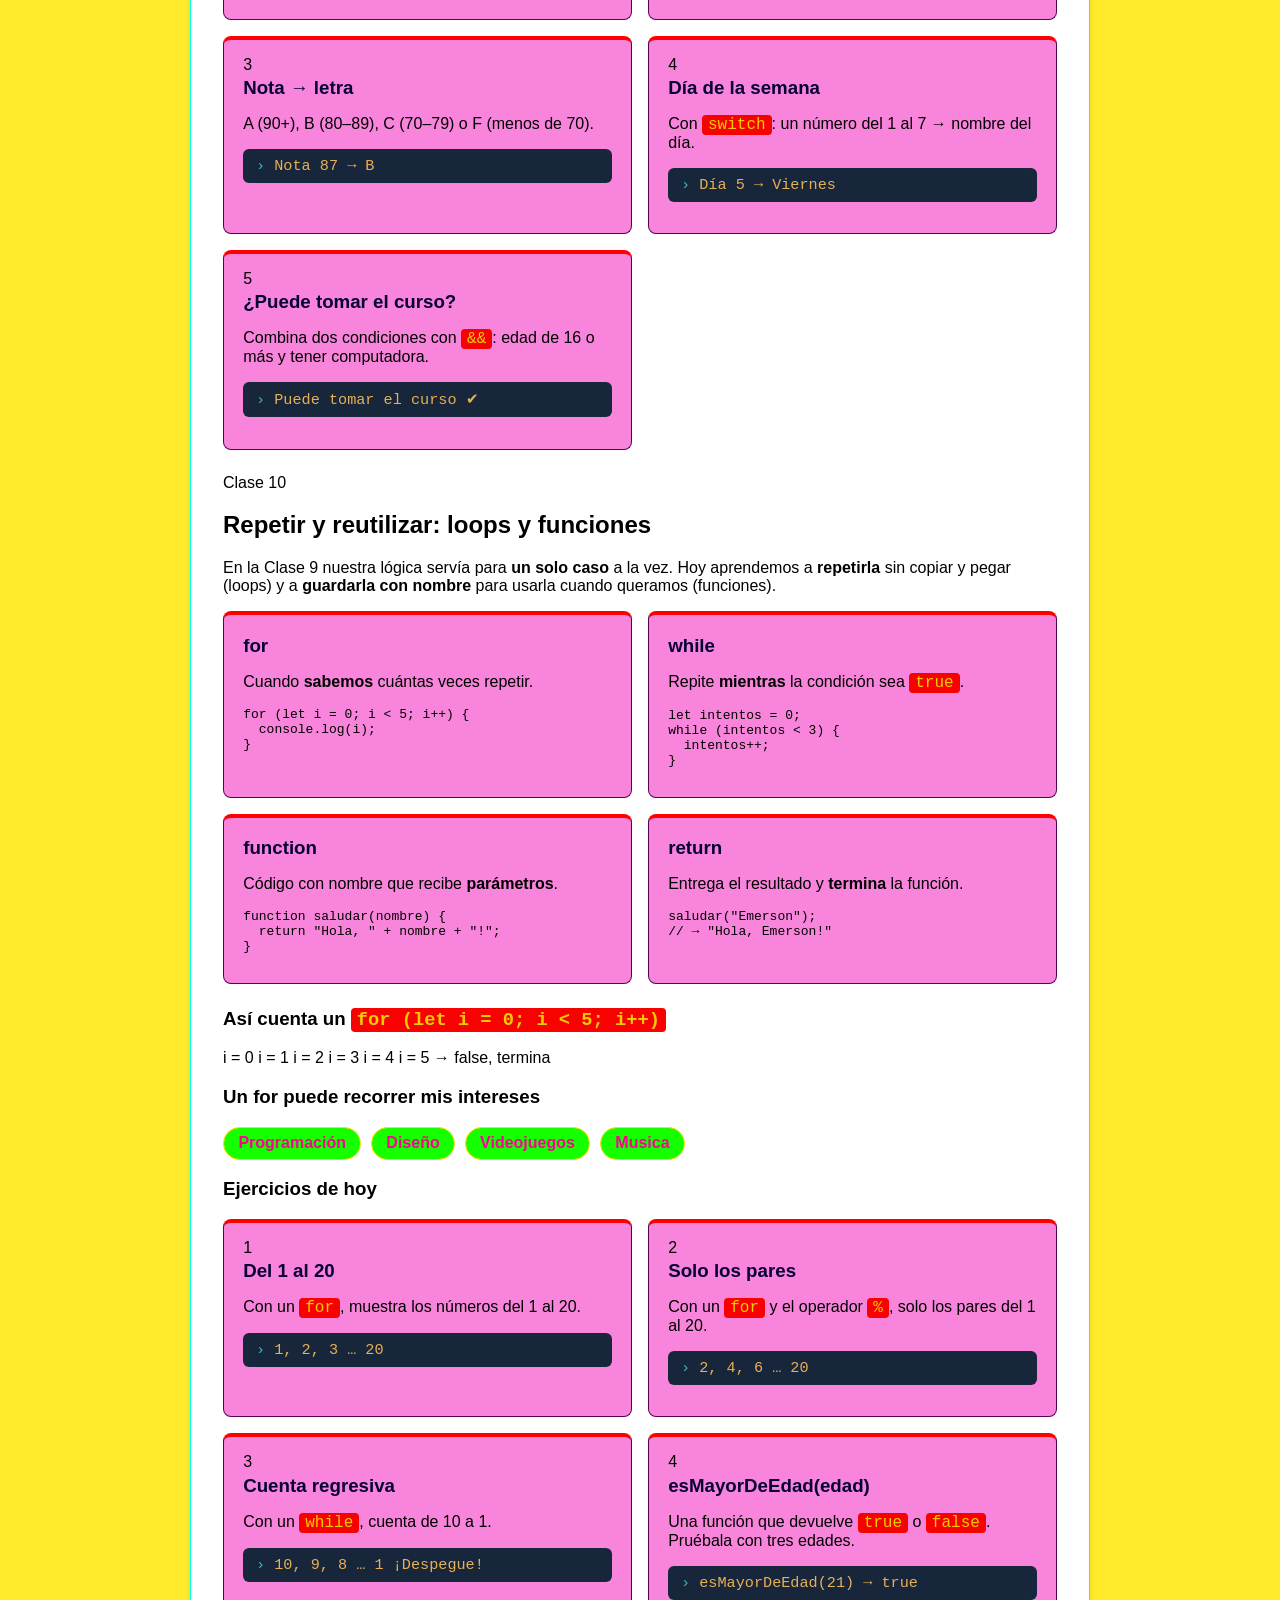
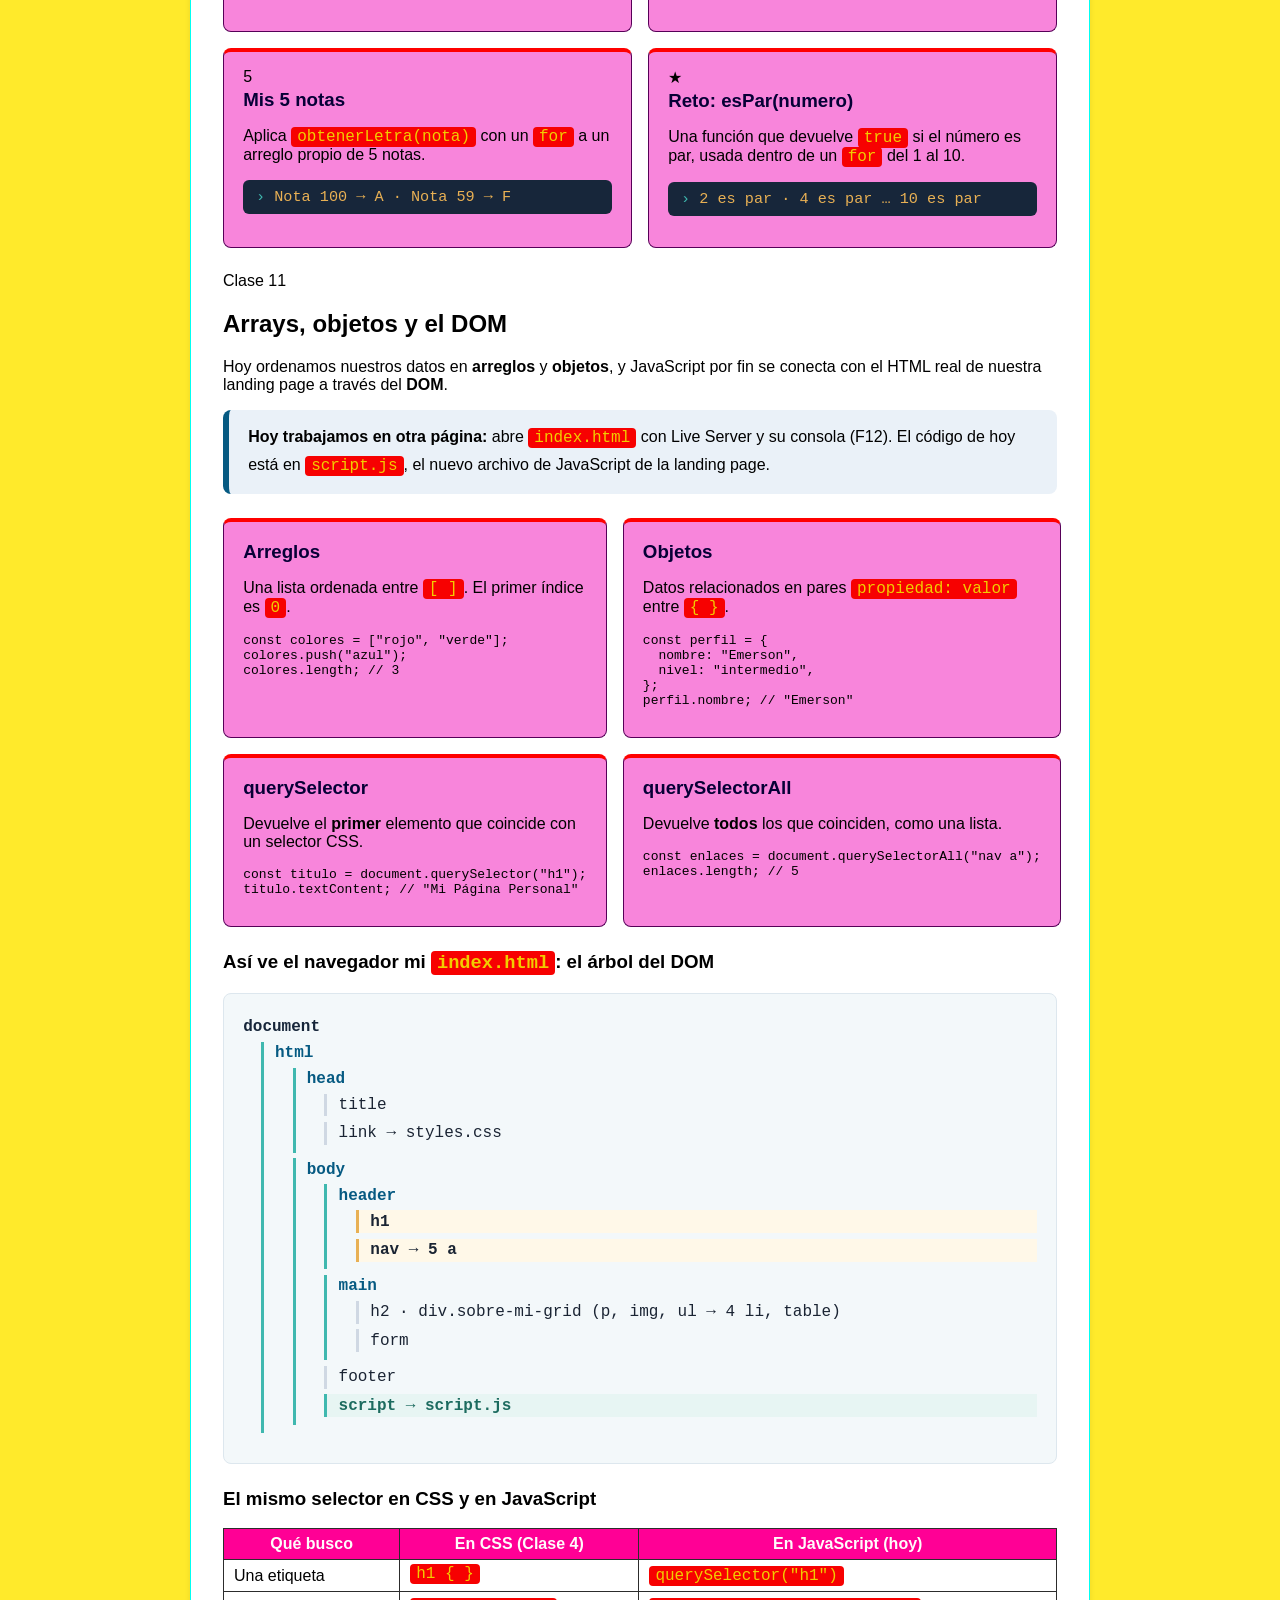
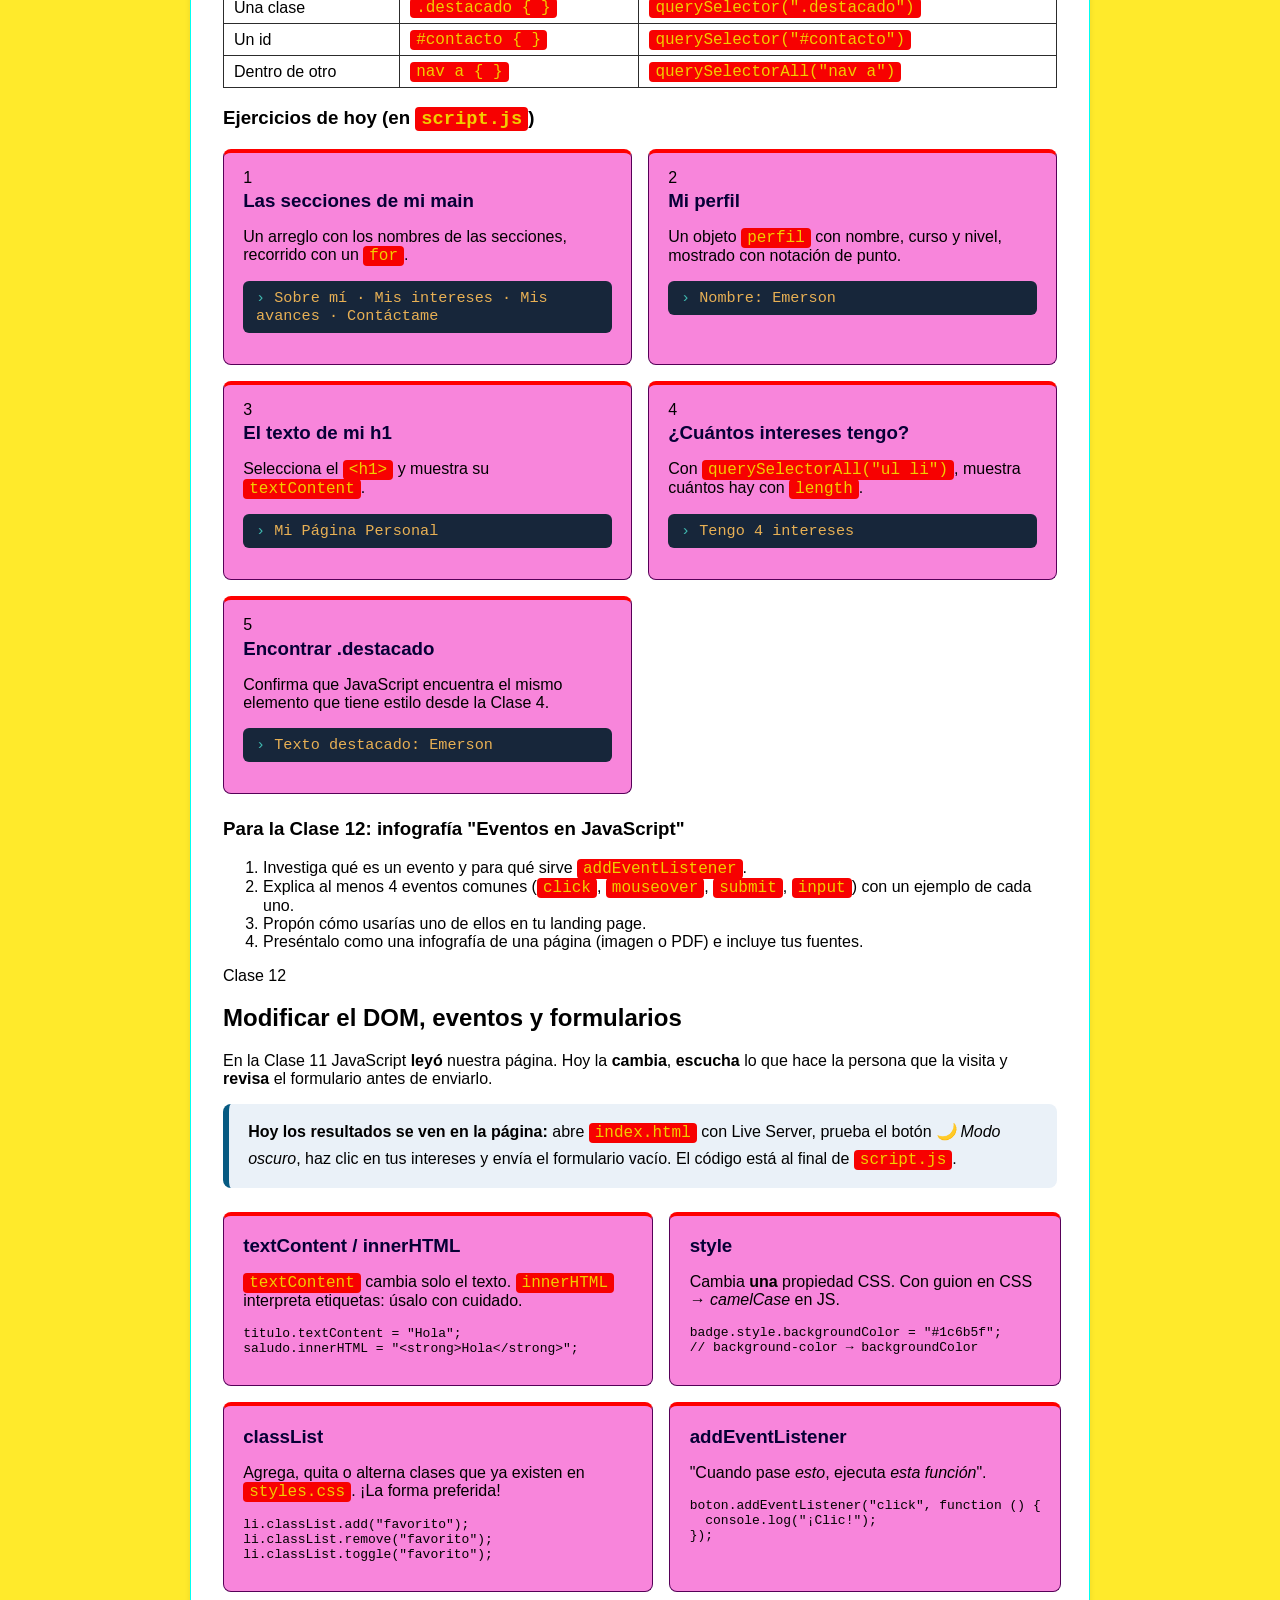
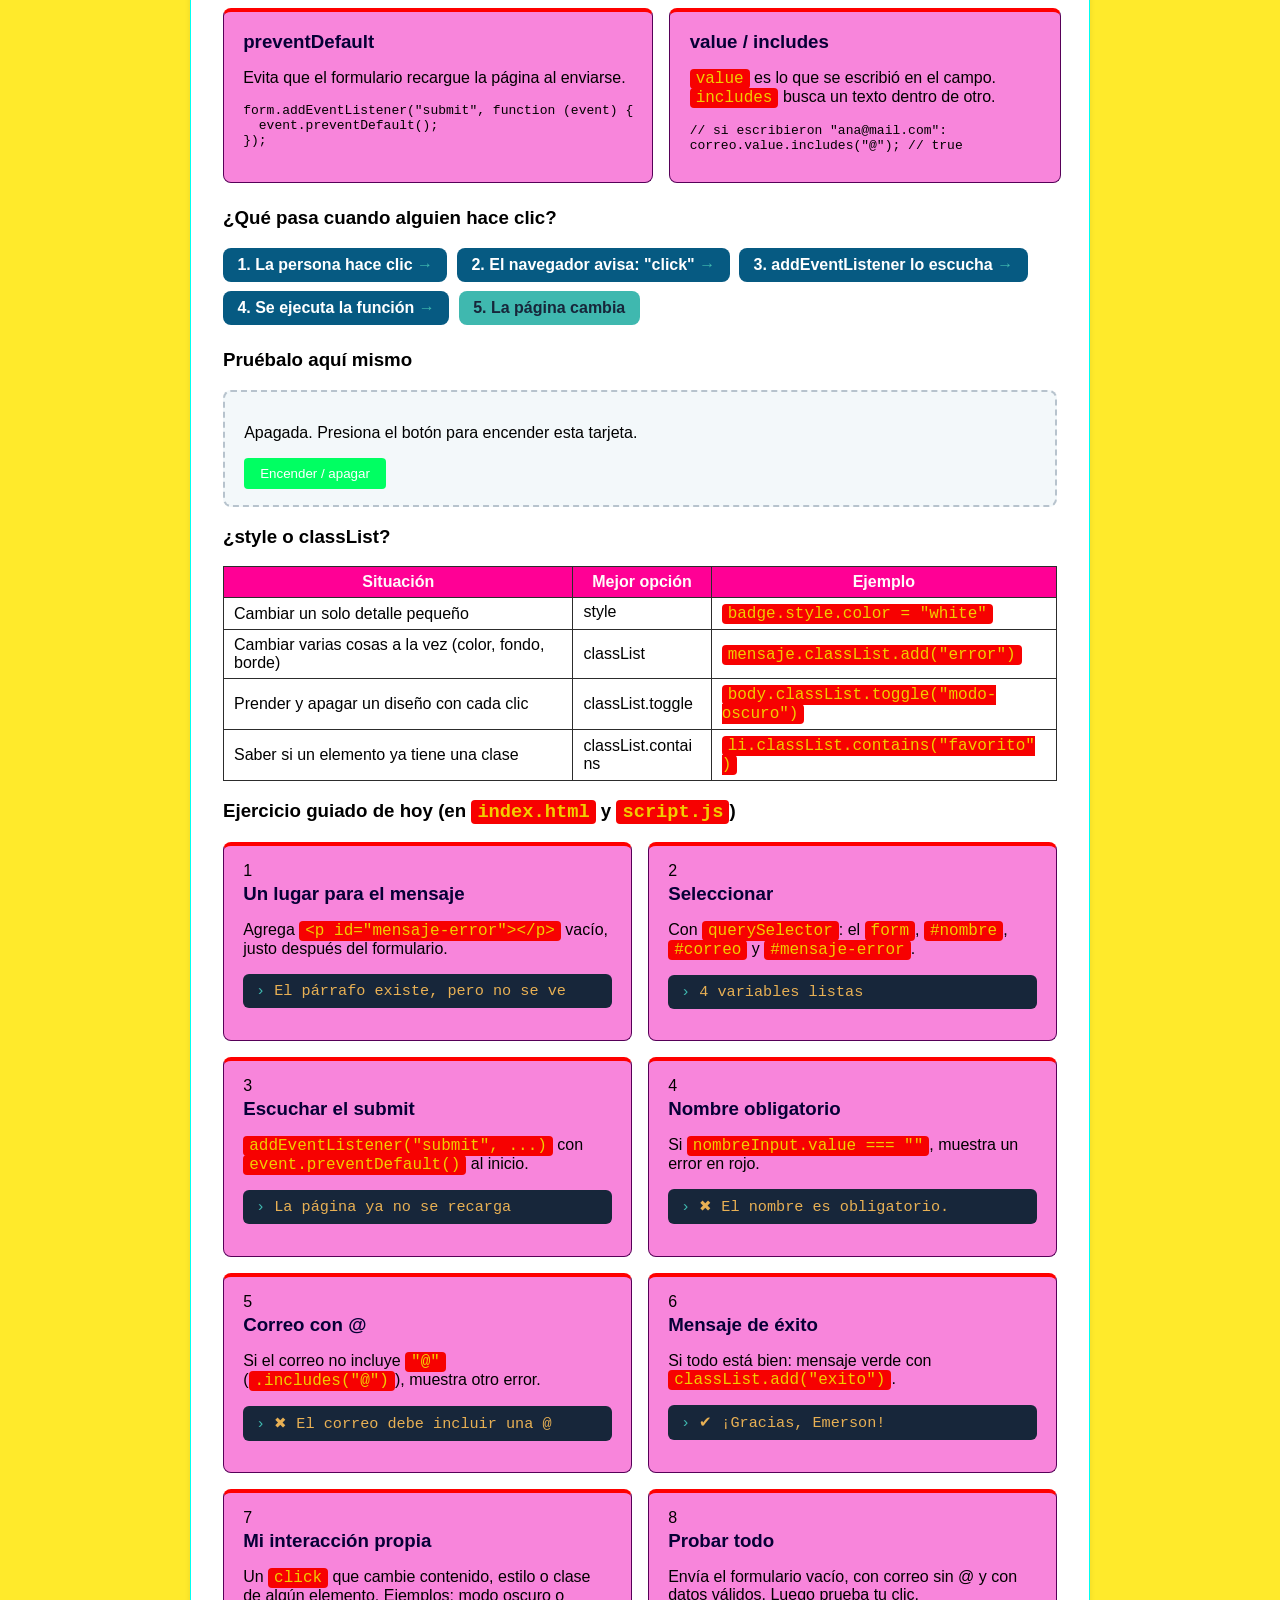
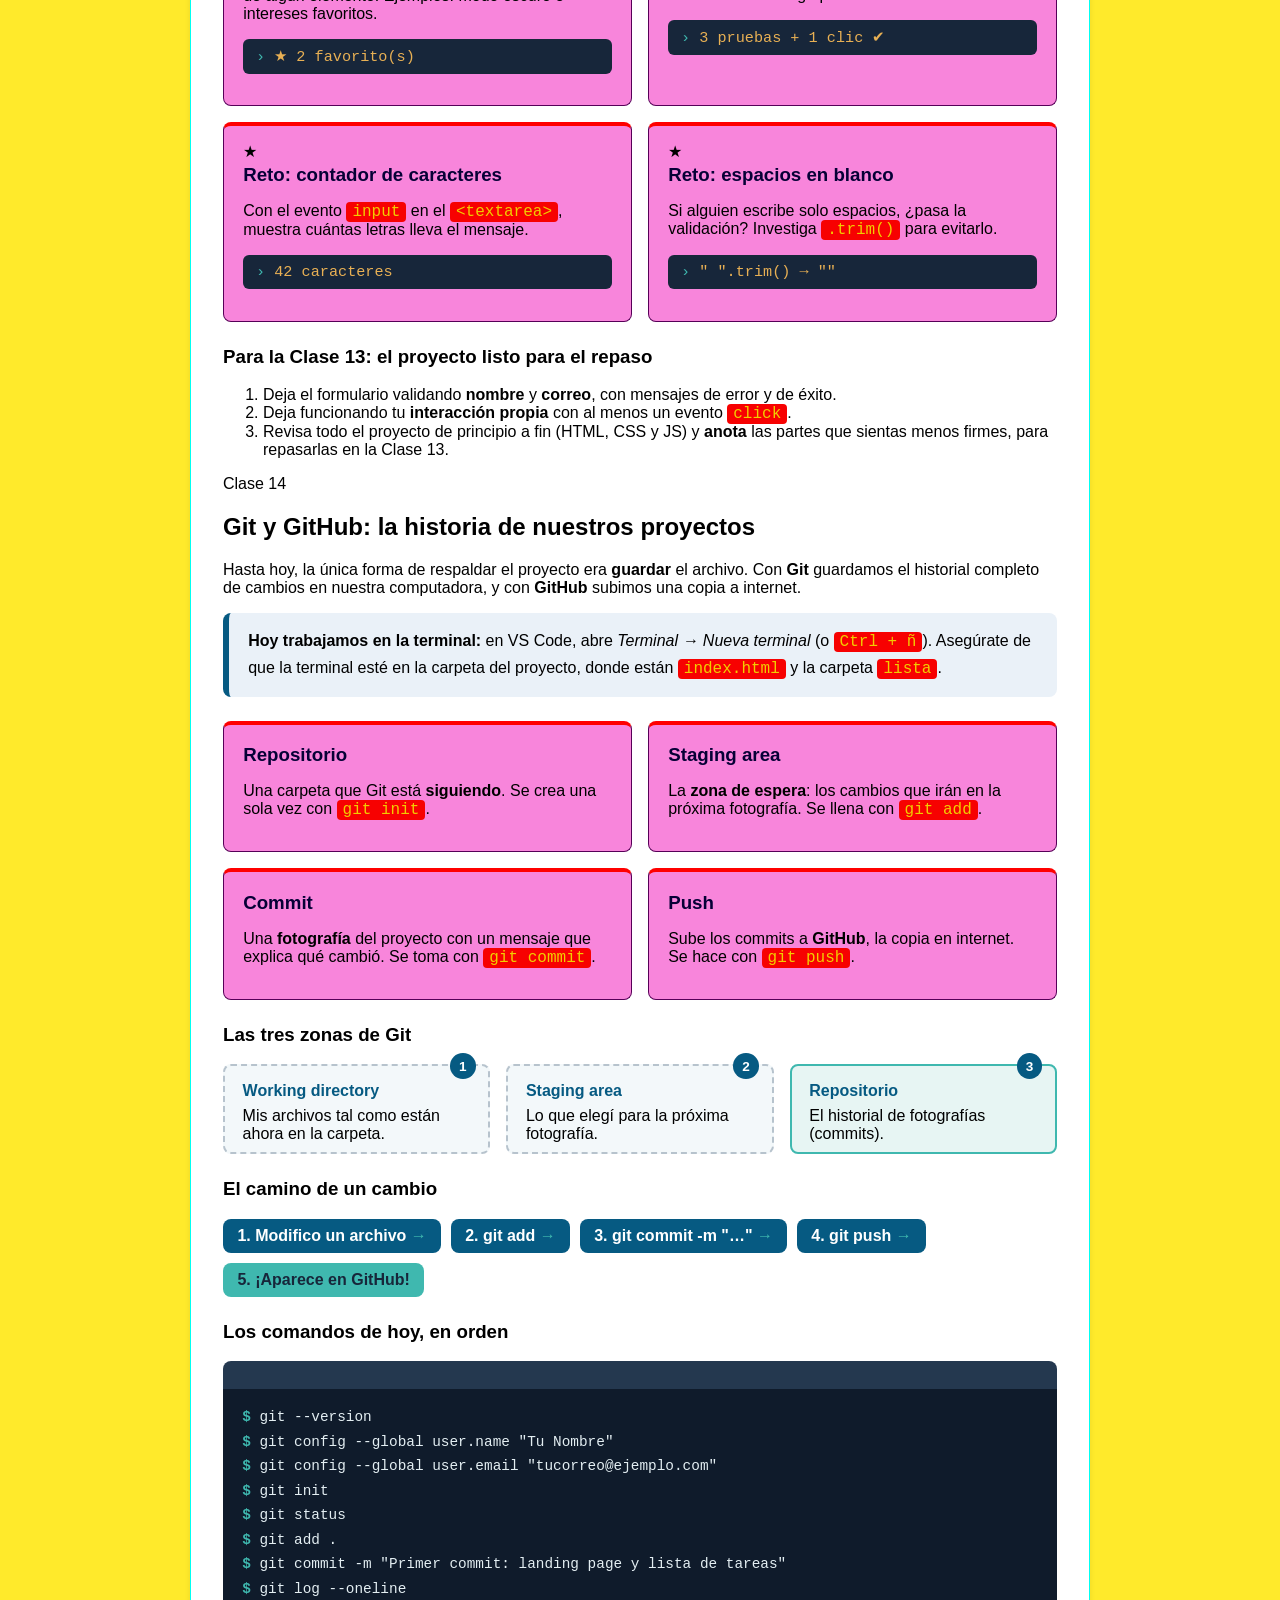
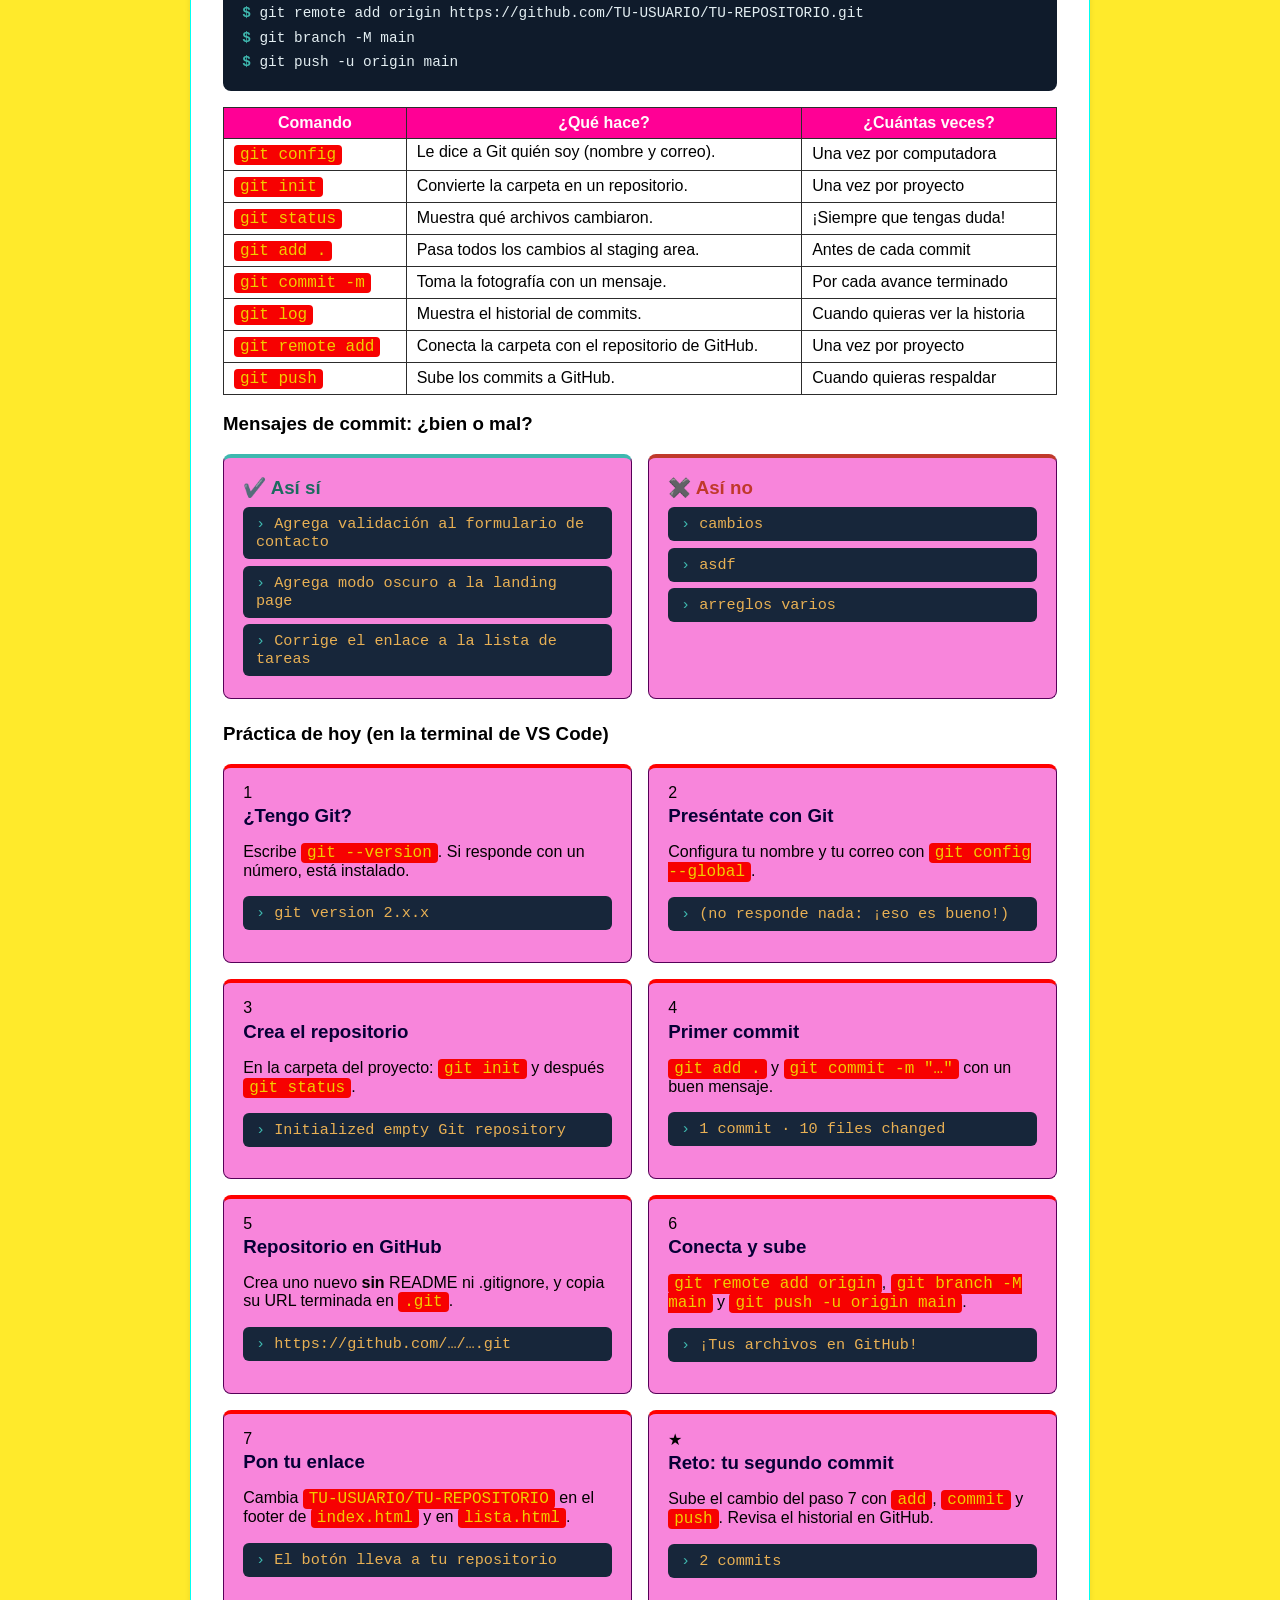
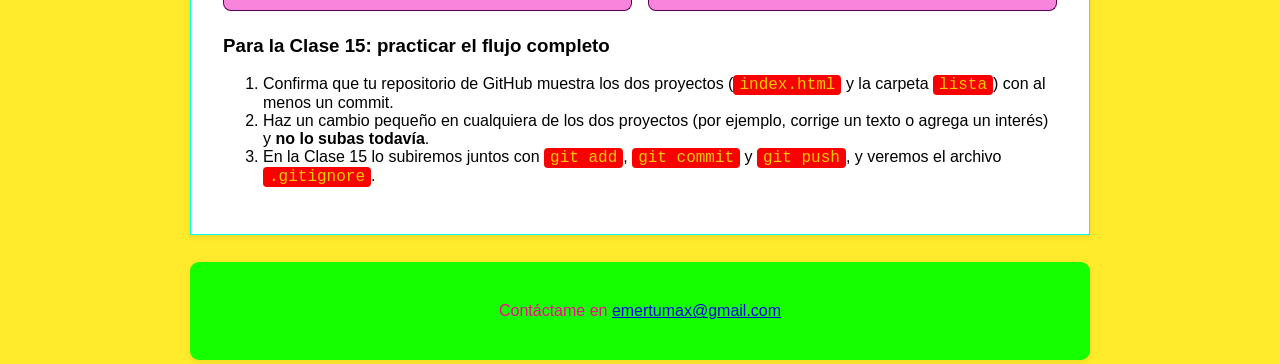
==== commit 06e72e21: "agregamos enlace de repositorio a index y agregamnos clase 14 a laboratorio js" ====
--- a/practica-js.html
+++ b/practica-js.html
@@ -542,6 +542,193 @@
           </ol>
         </div>
       </section>
+
+<!-- ===================================================
+           CAMBIO DE HOY (Clase 14): sección NUEVA del laboratorio.
+           Es una "hoja de ayuda" para tener abierta mientras usamos la
+           terminal: los comandos de hoy, el camino de un cambio y cómo
+           escribir buenos mensajes de commit.
+           Reutiliza las clases de siempre (.clase-nueva, .lab-grid,
+           .tarjeta-js, .mini-codigo, .flujo, .tabla-selectores,
+           .ejercicio, .tarea-clase) y suma pocas nuevas al final de
+           styles.css (sección CLASE 14): .zonas-git, .zona, .terminal,
+           .commit-bien y .commit-mal.
+           =================================================== -->
+      <section id="clase14" class="clase-nueva">
+        <span class="etiqueta-clase">Clase 14</span>
+        <h2>Git y GitHub: la historia de nuestros proyectos</h2>
+        <p>Hasta hoy, la única forma de respaldar el proyecto era <strong>guardar</strong> el archivo.
+           Con <strong>Git</strong> guardamos el historial completo de cambios en nuestra computadora,
+           y con <strong>GitHub</strong> subimos una copia a internet.</p>
+ 
+        <div class="aviso-hoy">
+          <strong>Hoy trabajamos en la terminal:</strong> en VS Code, abre
+          <em>Terminal → Nueva terminal</em> (o <code>Ctrl + ñ</code>). Asegúrate de que la terminal esté
+          en la carpeta del proyecto, donde están <code>index.html</code> y la carpeta <code>lista</code>.
+        </div>
+ 
+        <!-- Cuatro conceptos clave, en el mismo .lab-grid de siempre. -->
+        <div class="lab-grid">
+          <article class="tarjeta-js">
+            <h3>Repositorio</h3>
+            <p>Una carpeta que Git está <strong>siguiendo</strong>. Se crea una sola vez con <code>git init</code>.</p>
+          </article>
+          <article class="tarjeta-js">
+            <h3>Staging area</h3>
+            <p>La <strong>zona de espera</strong>: los cambios que irán en la próxima fotografía. Se llena con <code>git add</code>.</p>
+          </article>
+          <article class="tarjeta-js">
+            <h3>Commit</h3>
+            <p>Una <strong>fotografía</strong> del proyecto con un mensaje que explica qué cambió. Se toma con <code>git commit</code>.</p>
+          </article>
+          <article class="tarjeta-js">
+            <h3>Push</h3>
+            <p>Sube los commits a <strong>GitHub</strong>, la copia en internet. Se hace con <code>git push</code>.</p>
+          </article>
+        </div>
+ 
+        <!-- Las tres zonas de Git, dibujadas como tres cajas (Grid). -->
+        <h3>Las tres zonas de Git</h3>
+        <div class="zonas-git">
+          <div class="zona">
+            <span class="zona-num">1</span>
+            <strong>Working directory</strong>
+            <p>Mis archivos tal como están ahora en la carpeta.</p>
+          </div>
+          <div class="zona">
+            <span class="zona-num">2</span>
+            <strong>Staging area</strong>
+            <p>Lo que elegí para la próxima fotografía.</p>
+          </div>
+          <div class="zona">
+            <span class="zona-num">3</span>
+            <strong>Repositorio</strong>
+            <p>El historial de fotografías (commits).</p>
+          </div>
+        </div>
+ 
+        <!-- El camino de un cambio: reutiliza .flujo de la Clase 12. -->
+        <h3>El camino de un cambio</h3>
+        <ol class="flujo">
+          <li>1. Modifico un archivo</li>
+          <li>2. git add</li>
+          <li>3. git commit -m "…"</li>
+          <li>4. git push</li>
+          <li>5. ¡Aparece en GitHub!</li>
+        </ol>
+ 
+        <!-- La terminal de hoy, con los comandos en orden. -->
+        <h3>Los comandos de hoy, en orden</h3>
+<pre class="terminal"><span class="prompt">$</span> git --version
+<span class="prompt">$</span> git config --global user.name "Tu Nombre"
+<span class="prompt">$</span> git config --global user.email "tucorreo@ejemplo.com"
+<span class="prompt">$</span> git init
+<span class="prompt">$</span> git status
+<span class="prompt">$</span> git add .
+<span class="prompt">$</span> git commit -m "Primer commit: landing page y lista de tareas"
+<span class="prompt">$</span> git log --oneline
+<span class="prompt">$</span> git remote add origin https://github.com/TU-USUARIO/TU-REPOSITORIO.git
+<span class="prompt">$</span> git branch -M main
+<span class="prompt">$</span> git push -u origin main</pre>
+ 
+        <!-- Tabla de comandos (misma clase de la Clase 11 para que la
+             2.ª columna no se vea como pastilla). -->
+        <table class="tabla-selectores">
+          <thead>
+            <tr><th>Comando</th><th>¿Qué hace?</th><th>¿Cuántas veces?</th></tr>
+          </thead>
+          <tbody>
+            <tr><td><code>git config</code></td><td>Le dice a Git quién soy (nombre y correo).</td><td>Una vez por computadora</td></tr>
+            <tr><td><code>git init</code></td><td>Convierte la carpeta en un repositorio.</td><td>Una vez por proyecto</td></tr>
+            <tr><td><code>git status</code></td><td>Muestra qué archivos cambiaron.</td><td>¡Siempre que tengas duda!</td></tr>
+            <tr><td><code>git add .</code></td><td>Pasa todos los cambios al staging area.</td><td>Antes de cada commit</td></tr>
+            <tr><td><code>git commit -m</code></td><td>Toma la fotografía con un mensaje.</td><td>Por cada avance terminado</td></tr>
+            <tr><td><code>git log</code></td><td>Muestra el historial de commits.</td><td>Cuando quieras ver la historia</td></tr>
+            <tr><td><code>git remote add</code></td><td>Conecta la carpeta con el repositorio de GitHub.</td><td>Una vez por proyecto</td></tr>
+            <tr><td><code>git push</code></td><td>Sube los commits a GitHub.</td><td>Cuando quieras respaldar</td></tr>
+          </tbody>
+        </table>
+ 
+        <!-- Mensajes de commit: bien vs. mal (borde verde o rojo). -->
+        <h3>Mensajes de commit: ¿bien o mal?</h3>
+        <div class="lab-grid">
+          <article class="tarjeta-js commit-bien">
+            <h3>✔️ Así sí</h3>
+            <p class="salida">Agrega validación al formulario de contacto</p>
+            <p class="salida">Agrega modo oscuro a la landing page</p>
+            <p class="salida">Corrige el enlace a la lista de tareas</p>
+          </article>
+          <article class="tarjeta-js commit-mal">
+            <h3>✖️ Así no</h3>
+            <p class="salida">cambios</p>
+            <p class="salida">asdf</p>
+            <p class="salida">arreglos varios</p>
+          </article>
+        </div>
+ 
+        <h3>Práctica de hoy (en la terminal de VS Code)</h3>
+        <div class="lab-grid">
+          <article class="tarjeta-js ejercicio">
+            <span class="num">1</span>
+            <h3>¿Tengo Git?</h3>
+            <p>Escribe <code>git --version</code>. Si responde con un número, está instalado.</p>
+            <p class="salida">git version 2.x.x</p>
+          </article>
+          <article class="tarjeta-js ejercicio">
+            <span class="num">2</span>
+            <h3>Preséntate con Git</h3>
+            <p>Configura tu nombre y tu correo con <code>git config --global</code>.</p>
+            <p class="salida">(no responde nada: ¡eso es bueno!)</p>
+          </article>
+          <article class="tarjeta-js ejercicio">
+            <span class="num">3</span>
+            <h3>Crea el repositorio</h3>
+            <p>En la carpeta del proyecto: <code>git init</code> y después <code>git status</code>.</p>
+            <p class="salida">Initialized empty Git repository</p>
+          </article>
+          <article class="tarjeta-js ejercicio">
+            <span class="num">4</span>
+            <h3>Primer commit</h3>
+            <p><code>git add .</code> y <code>git commit -m "…"</code> con un buen mensaje.</p>
+            <p class="salida">1 commit · 10 files changed</p>
+          </article>
+          <article class="tarjeta-js ejercicio">
+            <span class="num">5</span>
+            <h3>Repositorio en GitHub</h3>
+            <p>Crea uno nuevo <strong>sin</strong> README ni .gitignore, y copia su URL terminada en <code>.git</code>.</p>
+            <p class="salida">https://github.com/…/….git</p>
+          </article>
+          <article class="tarjeta-js ejercicio">
+            <span class="num">6</span>
+            <h3>Conecta y sube</h3>
+            <p><code>git remote add origin</code>, <code>git branch -M main</code> y <code>git push -u origin main</code>.</p>
+            <p class="salida">¡Tus archivos en GitHub!</p>
+          </article>
+          <article class="tarjeta-js ejercicio">
+            <span class="num">7</span>
+            <h3>Pon tu enlace</h3>
+            <p>Cambia <code>TU-USUARIO/TU-REPOSITORIO</code> en el footer de <code>index.html</code> y en <code>lista.html</code>.</p>
+            <p class="salida">El botón lleva a tu repositorio</p>
+          </article>
+          <article class="tarjeta-js ejercicio reto">
+            <span class="num">★</span>
+            <h3>Reto: tu segundo commit</h3>
+            <p>Sube el cambio del paso 7 con <code>add</code>, <code>commit</code> y <code>push</code>. Revisa el historial en GitHub.</p>
+            <p class="salida">2 commits</p>
+          </article>
+        </div>
+ 
+        <!-- Tarea para la Clase 15, con el recuadro dorado de siempre. -->
+        <div class="tarea-clase">
+          <h3>Para la Clase 15: practicar el flujo completo</h3>
+          <ol>
+            <li>Confirma que tu repositorio de GitHub muestra los dos proyectos (<code>index.html</code> y la carpeta <code>lista</code>) con al menos un commit.</li>
+            <li>Haz un cambio pequeño en cualquiera de los dos proyectos (por ejemplo, corrige un texto o agrega un interés) y <strong>no lo subas todavía</strong>.</li>
+            <li>En la Clase 15 lo subiremos juntos con <code>git add</code>, <code>git commit</code> y <code>git push</code>, y veremos el archivo <code>.gitignore</code>.</li>
+          </ol>
+        </div>
+      </section>
+
     </main>
  
     <footer>
--- a/styles.css
+++ b/styles.css
@@ -609,4 +609,169 @@
   background-color: #f5f2f2;
   border: 2px solid #3fb8af;
   transform: scale(1.02);
+}
+ 
+/* ===================================================
+   CLASE 14: GIT Y GITHUB
+   Hoy casi todo pasa en la terminal, no en la página. Aquí
+   solo hay estilos para:
+   - el botón "Ver el código en GitHub" del footer (index.html);
+   - la sección nueva del laboratorio (practica-js.html,
+     id="clase14").
+   =================================================== */
+ 
+/* CAMBIO DE HOY (Clase 14): botón del footer que lleva al repositorio.
+   Es un <a> con forma de botón: inline-flex (Clase 6) para alinear el
+   ícono y el texto, padding y bordes redondeados (Clase 5), y una
+   transición al pasar el cursor (Clase 8). */
+.enlace-github {
+  display: inline-flex;
+  align-items: center;
+  gap: 0.5rem;
+  background-color: #17263a;
+  color: white;
+  text-decoration: none;
+  font-weight: bold;
+  padding: 0.6rem 1.2rem;
+  border-radius: 999px;
+  border: 2px solid #3fb8af;
+  transition: background-color 0.3s ease, transform 0.2s ease;
+}
+ 
+.enlace-github:hover {
+  background-color: #3fb8af;
+  color: #17263a;
+  transform: translateY(-2px);
+}
+ 
+/* El símbolo ⎇ es el ícono clásico de las "ramas" de Git. */
+.icono-git {
+  font-size: 1.2rem;
+  color: #e8b054;
+}
+ 
+.enlace-github:hover .icono-git {
+  color: #17263a;
+}
+ 
+/* En modo oscuro (Clase 12), el footer cambia el color de TODOS sus
+   enlaces a turquesa; aquí mantenemos el botón con letras blancas. */
+body.modo-oscuro footer a.enlace-github {
+  color: white;
+}
+ 
+body.modo-oscuro footer a.enlace-github:hover {
+  color: #17263a;
+}
+ 
+/* ---------- Laboratorio (practica-js.html, id="clase14") ---------- */
+ 
+/* CAMBIO DE HOY (Clase 14): las tres zonas de Git, como tres cajas en
+   Grid (Clase 7). En el celular van una debajo de otra; desde 768px, en
+   una fila de tres columnas iguales. */
+.zonas-git {
+  display: grid;
+  grid-template-columns: 1fr;
+  gap: 1rem;
+  margin: 0.8rem 0 1.5rem;
+}
+ 
+@media (min-width: 768px) {
+  .zonas-git {
+    grid-template-columns: 1fr 1fr 1fr;
+  }
+}
+ 
+.zona {
+  position: relative;          /* para el número en la esquina (Clase 6) */
+  background-color: #f3f8fa;
+  border: 2px dashed #b7c3cd;
+  border-radius: 8px;
+  padding: 1rem 1.1rem 0.6rem;
+}
+ 
+/* La última zona (el repositorio) va con borde sólido: es lo que ya
+   quedó guardado de verdad. */
+.zona:last-child {
+  border: 2px solid #3fb8af;
+  background-color: #e7f5f3;
+}
+ 
+.zona strong {
+  color: #065a82;
+}
+ 
+.zona p {
+  margin: 0.4rem 0 0;
+}
+ 
+.zona-num {
+  position: absolute;
+  top: -0.8rem;
+  right: 0.8rem;
+  width: 1.6rem;
+  height: 1.6rem;
+  border-radius: 50%;
+  background-color: #065a82;
+  color: white;
+  font-weight: bold;
+  font-size: 0.85rem;
+  display: flex;
+  align-items: center;
+  justify-content: center;
+}
+ 
+/* CAMBIO DE HOY (Clase 14): un bloque que imita la terminal. Es un <pre>
+   (respeta los espacios y los saltos de línea, Clase 10) con fondo casi
+   negro. overflow-x: auto agrega una barra si un comando no cabe en el
+   celular, en vez de desbordar la página. */
+.terminal {
+  font-family: "Courier New", monospace;
+  background-color: #0f1b2b;
+  color: #e3eef2;
+  padding: 1rem 1.2rem;
+  border-radius: 8px;
+  line-height: 1.7;
+  font-size: 0.9rem;
+  overflow-x: auto;
+  border-top: 28px solid #24384f;   /* la "barra de título" de la ventana */
+}
+ 
+/* CAMBIO DE HOY (Clase 14): el mismo detalle de Grid de la Clase 10, ahora
+   en el <main>. El body es un Grid (Clase 7) y, por defecto, un elemento
+   del grid NO se encoge más que su contenido más ancho. El comando más
+   largo de la terminal empujaba al main y, en el celular, toda la página
+   quedaba más ancha que la pantalla. min-width: 0 le permite encogerse, y
+   así el overflow-x: auto de .terminal hace su trabajo. */
+main {
+  min-width: 0;
+}
+ 
+.terminal .prompt {
+  color: #3fb8af;
+  font-weight: bold;
+  user-select: none;   /* al copiar un comando, el $ no se copia */
+}
+ 
+/* CAMBIO DE HOY (Clase 14): tarjetas de mensajes de commit buenos y
+   malos. Reutilizan .tarjeta-js y solo cambian el color del borde. */
+.commit-bien {
+  border-top-color: #3fb8af;
+}
+ 
+.commit-bien h3 {
+  color: #1c6b5f;
+}
+ 
+.commit-mal {
+  border-top-color: #c0392b;
+}
+ 
+.commit-mal h3 {
+  color: #c0392b;
+}
+ 
+.commit-bien .salida,
+.commit-mal .salida {
+  margin: 0.4rem 0;
 }
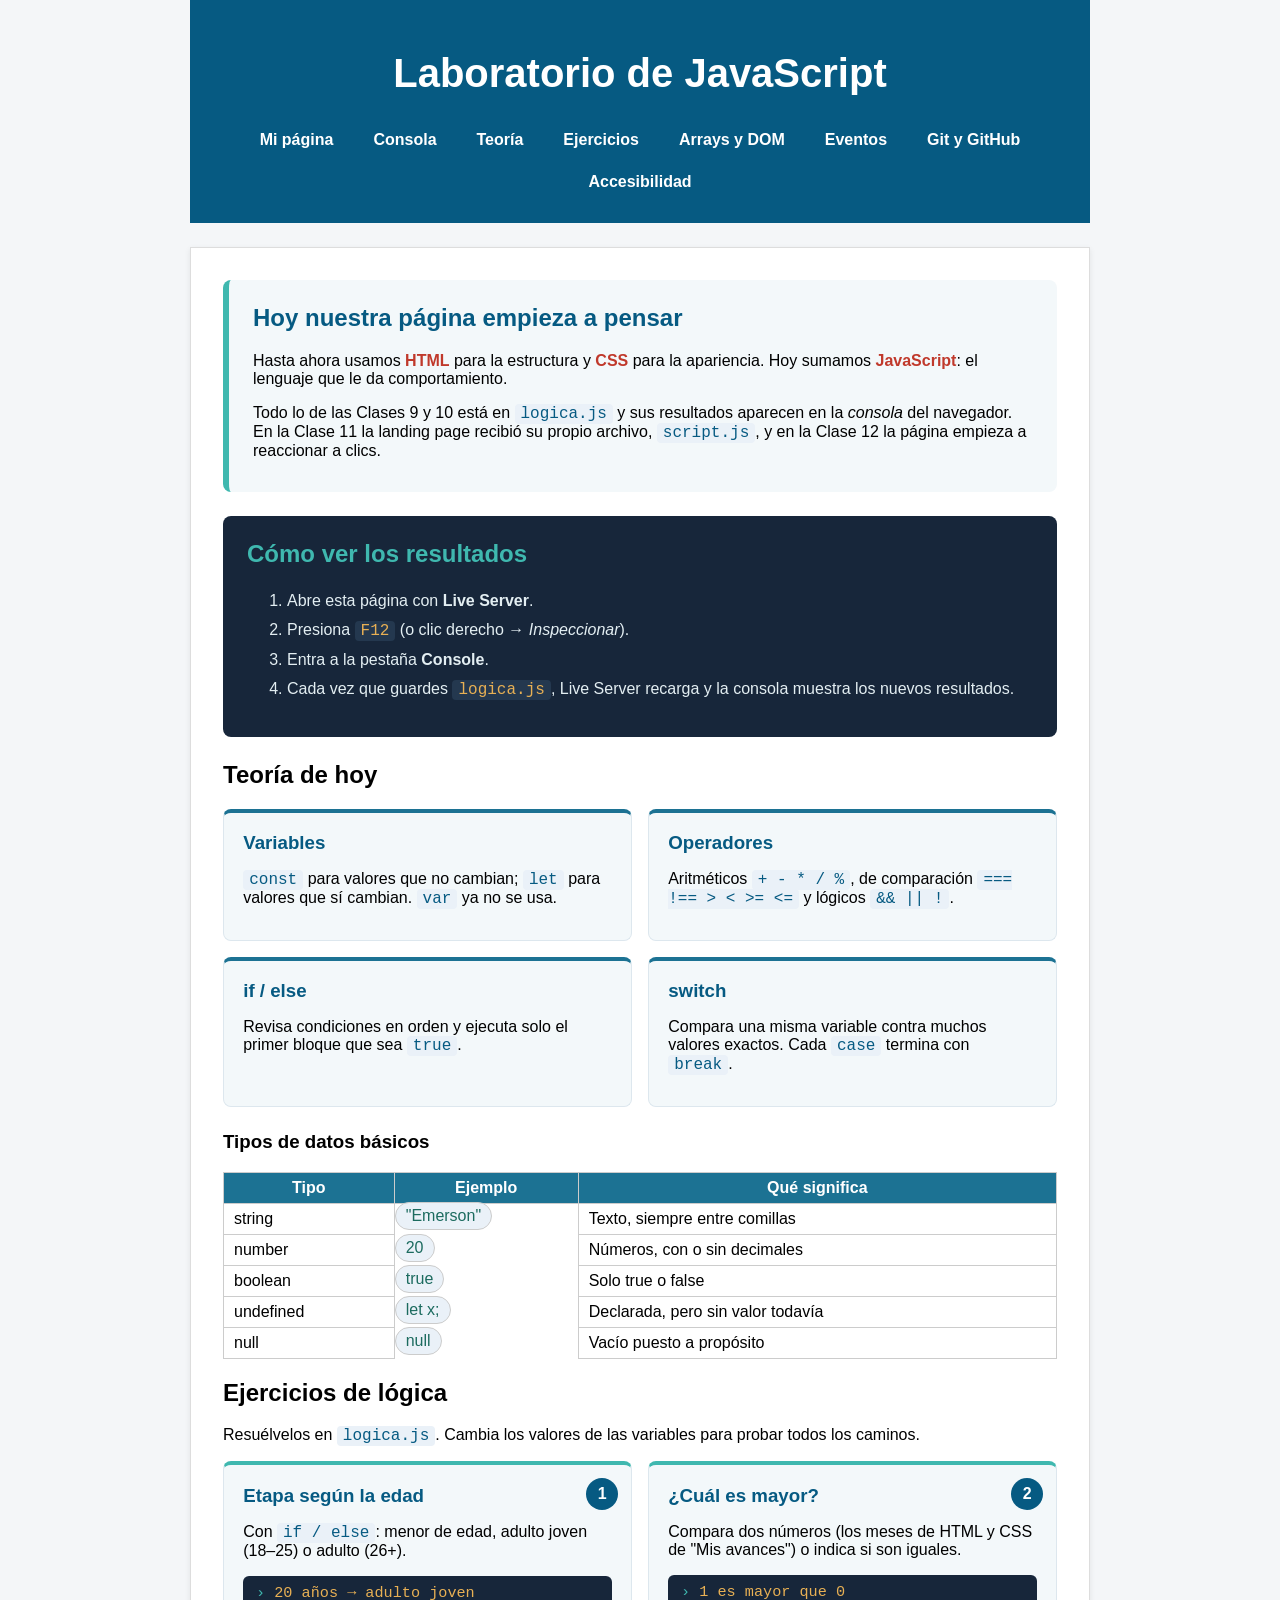
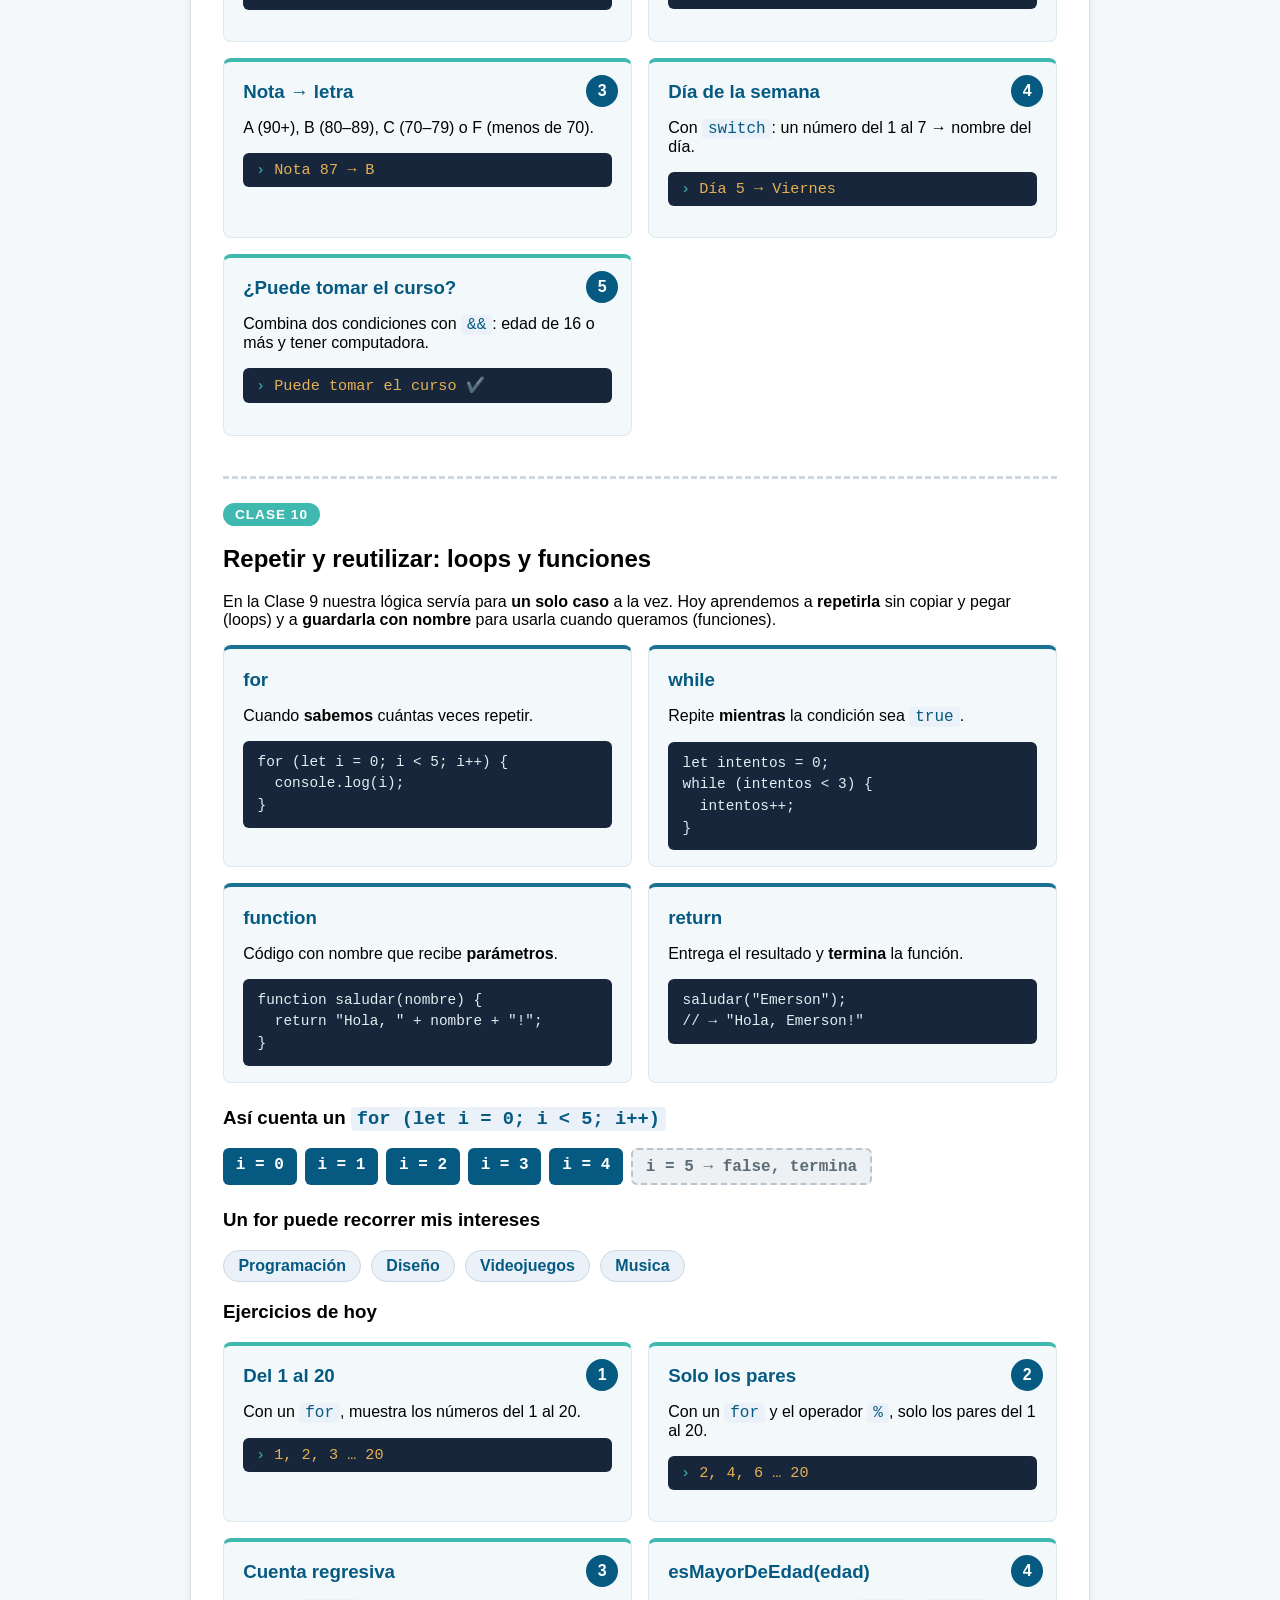
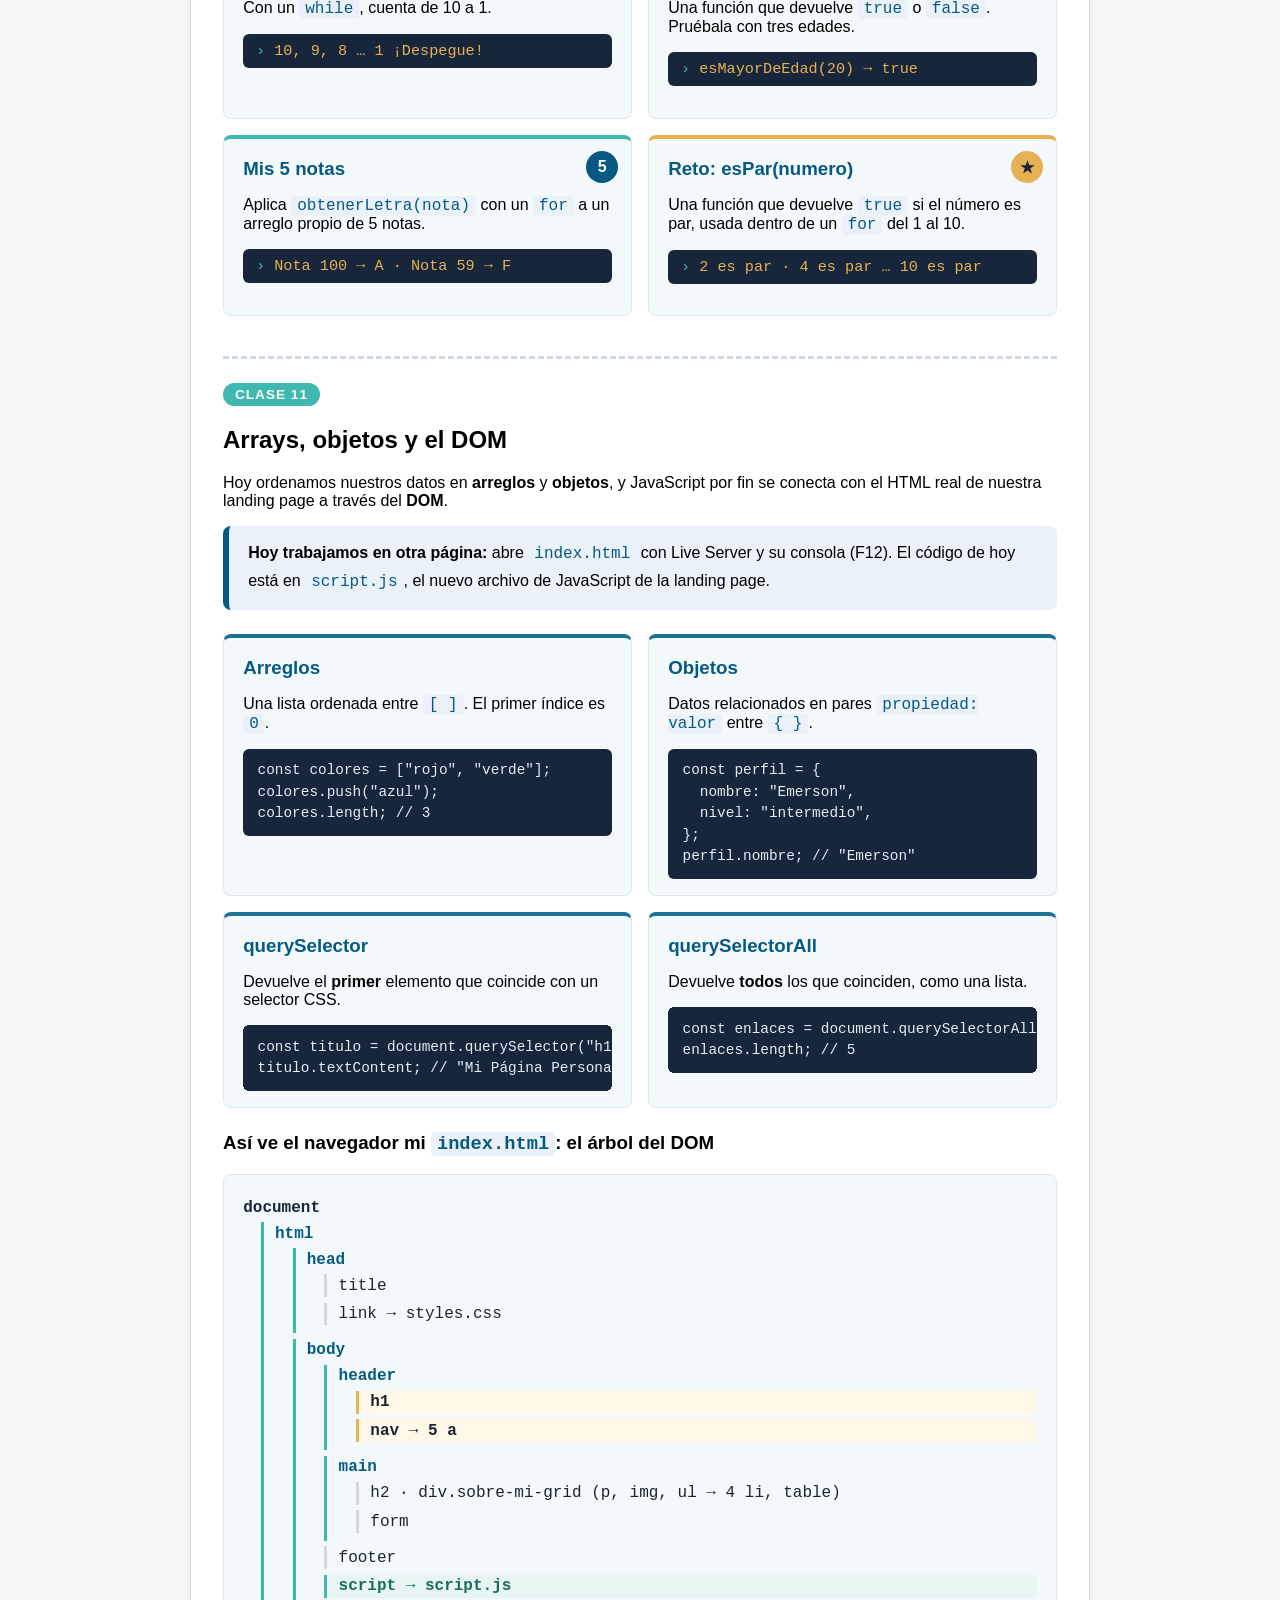
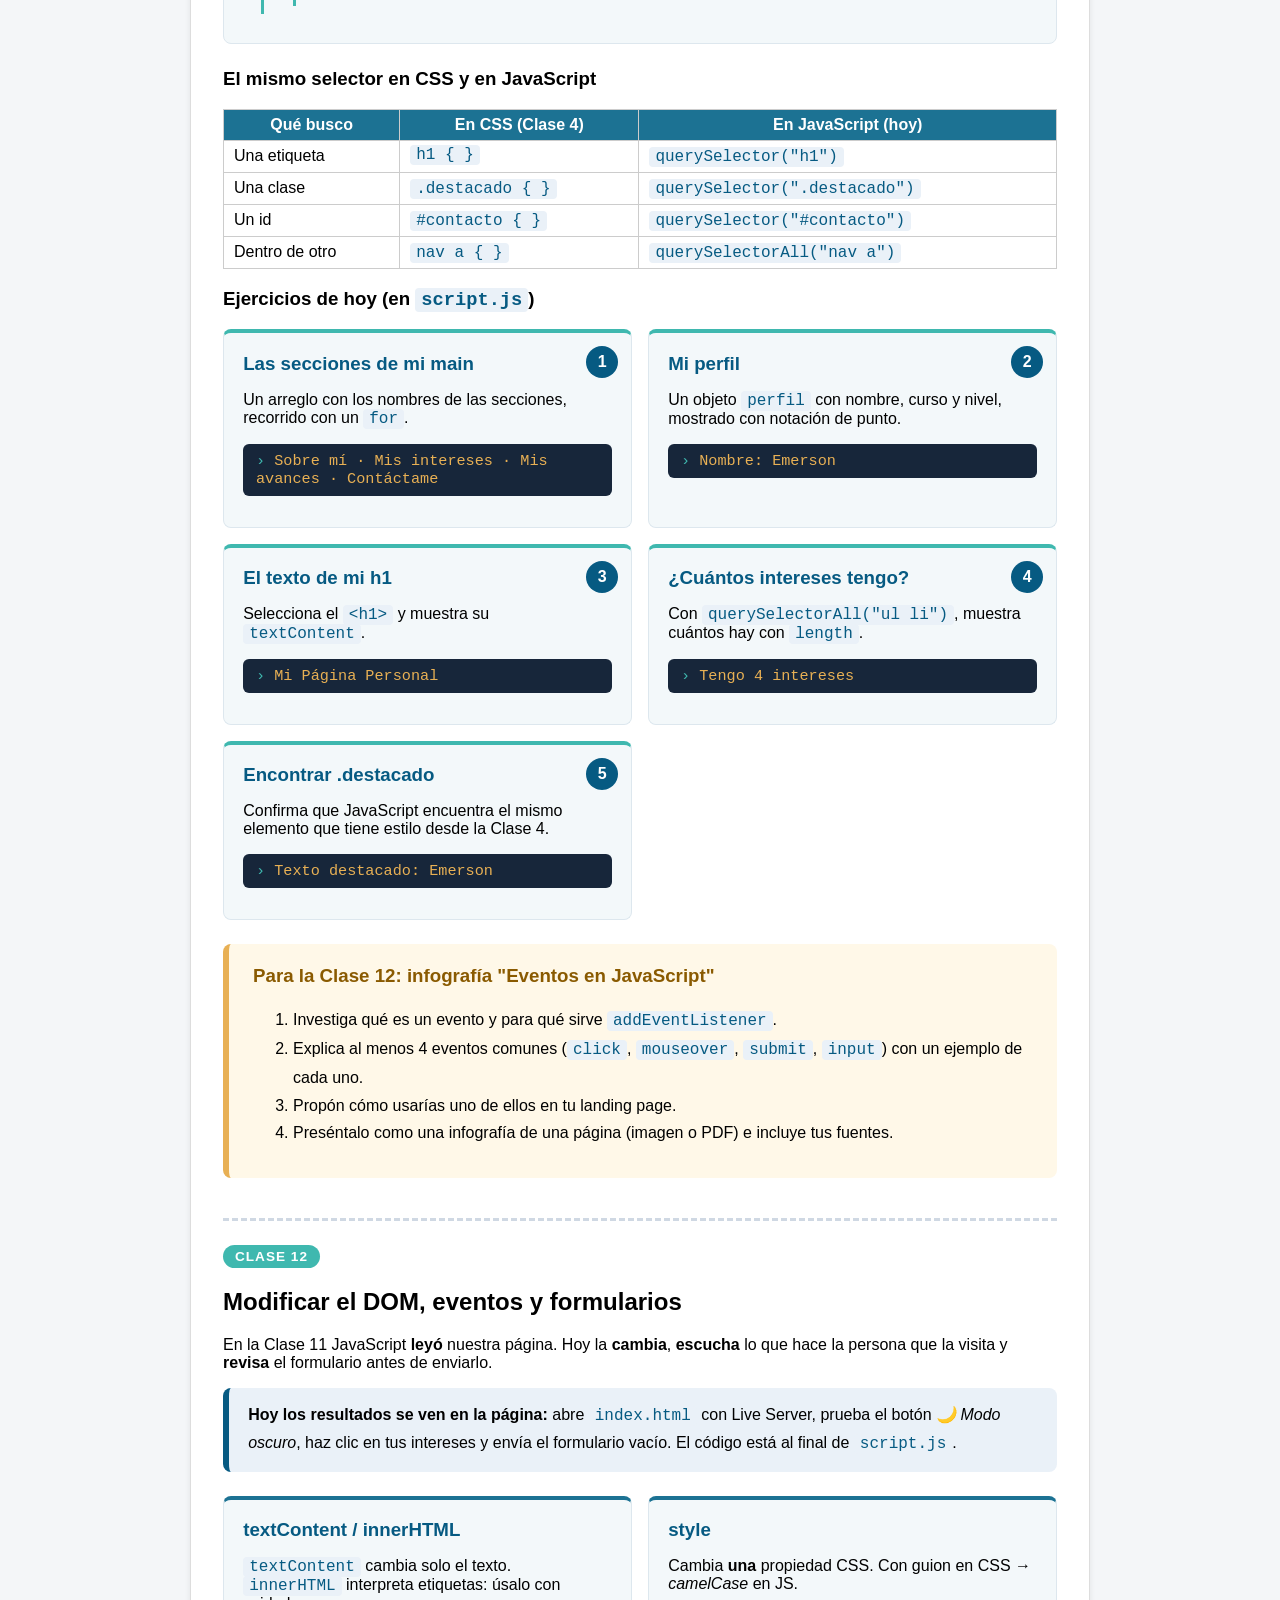
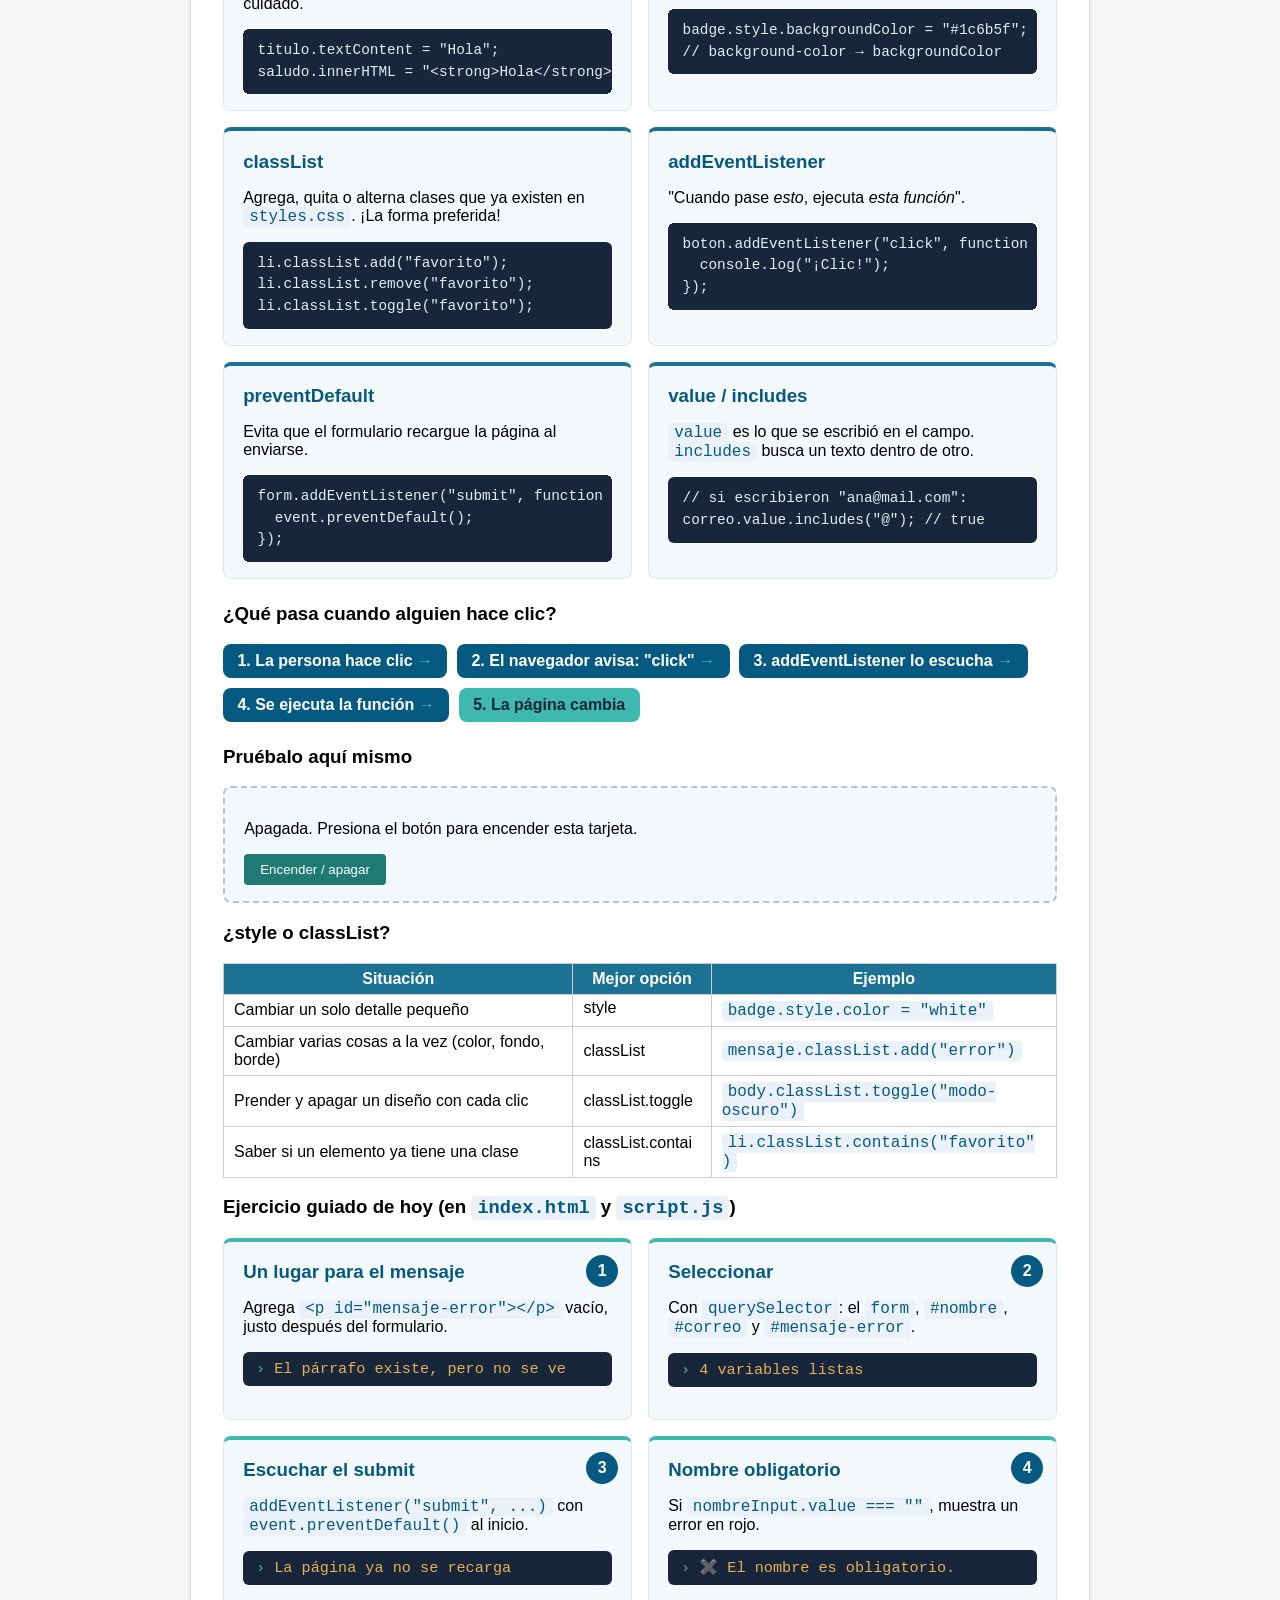
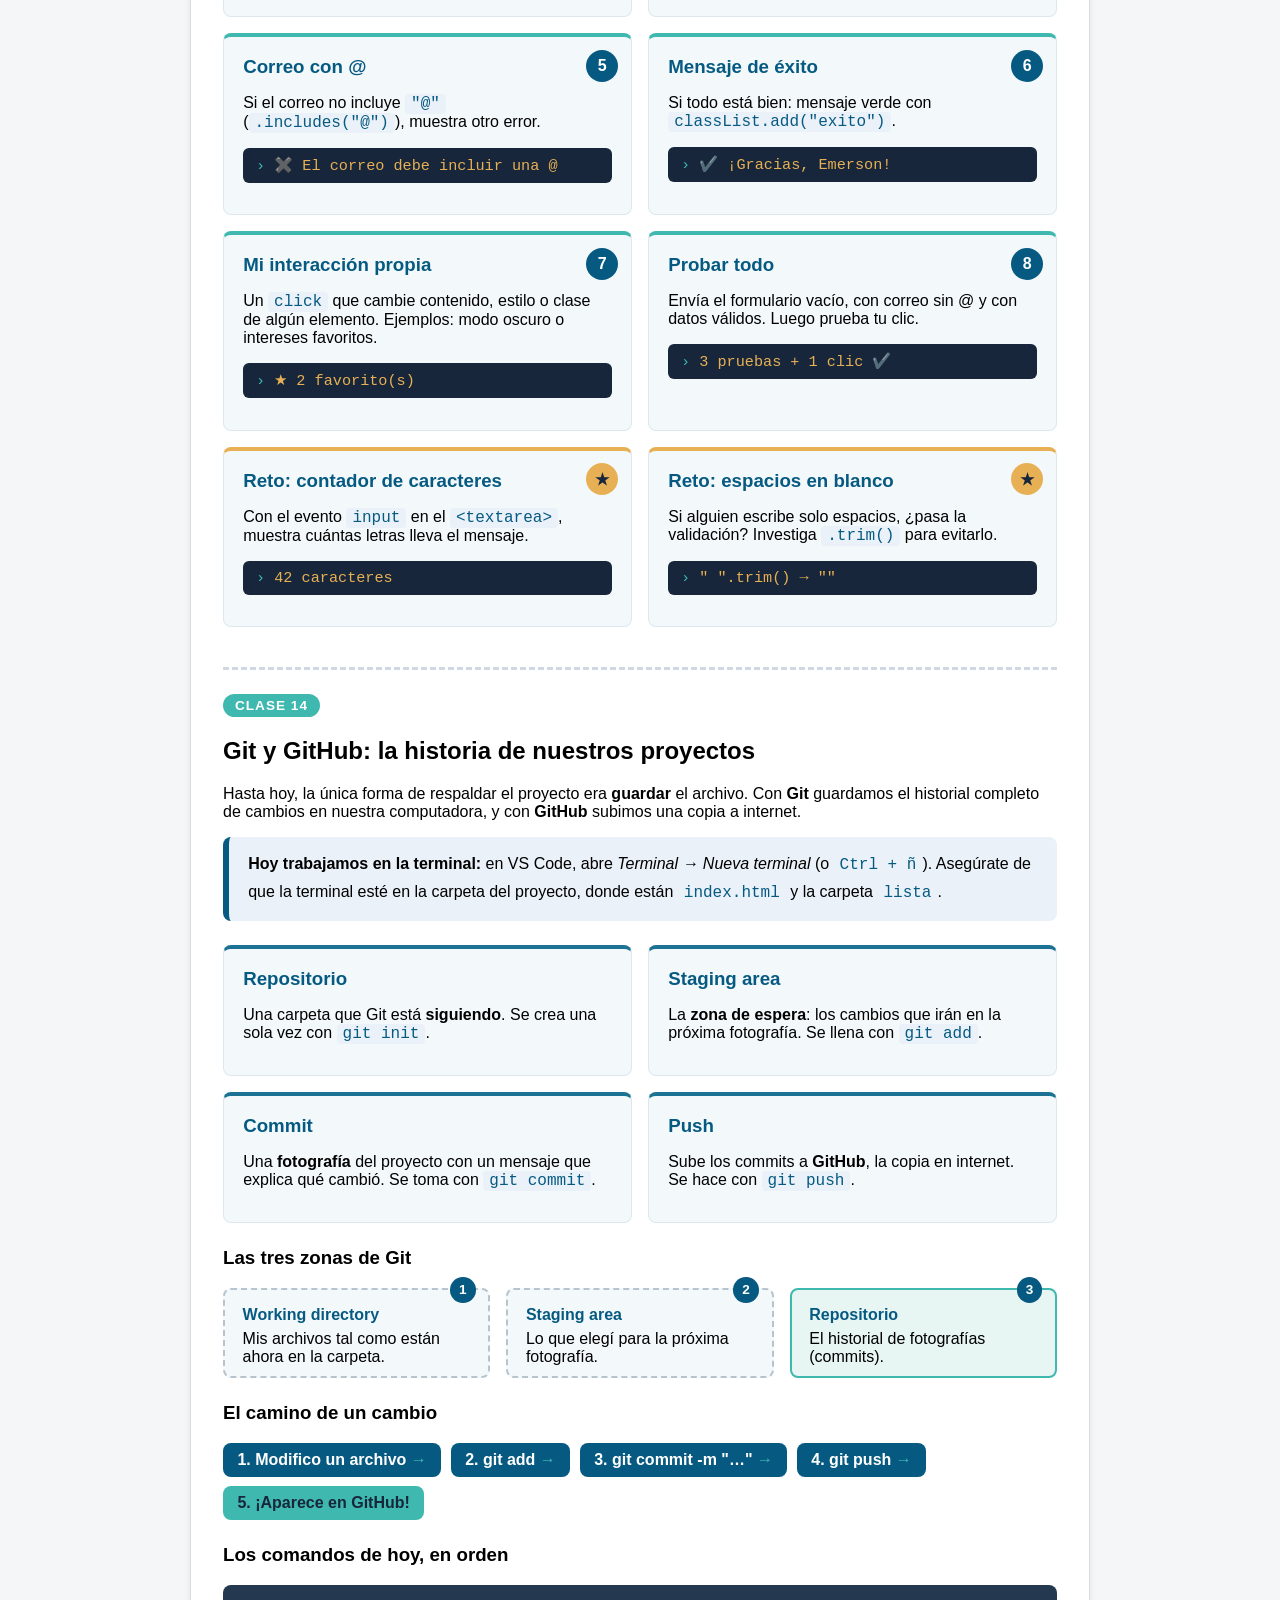
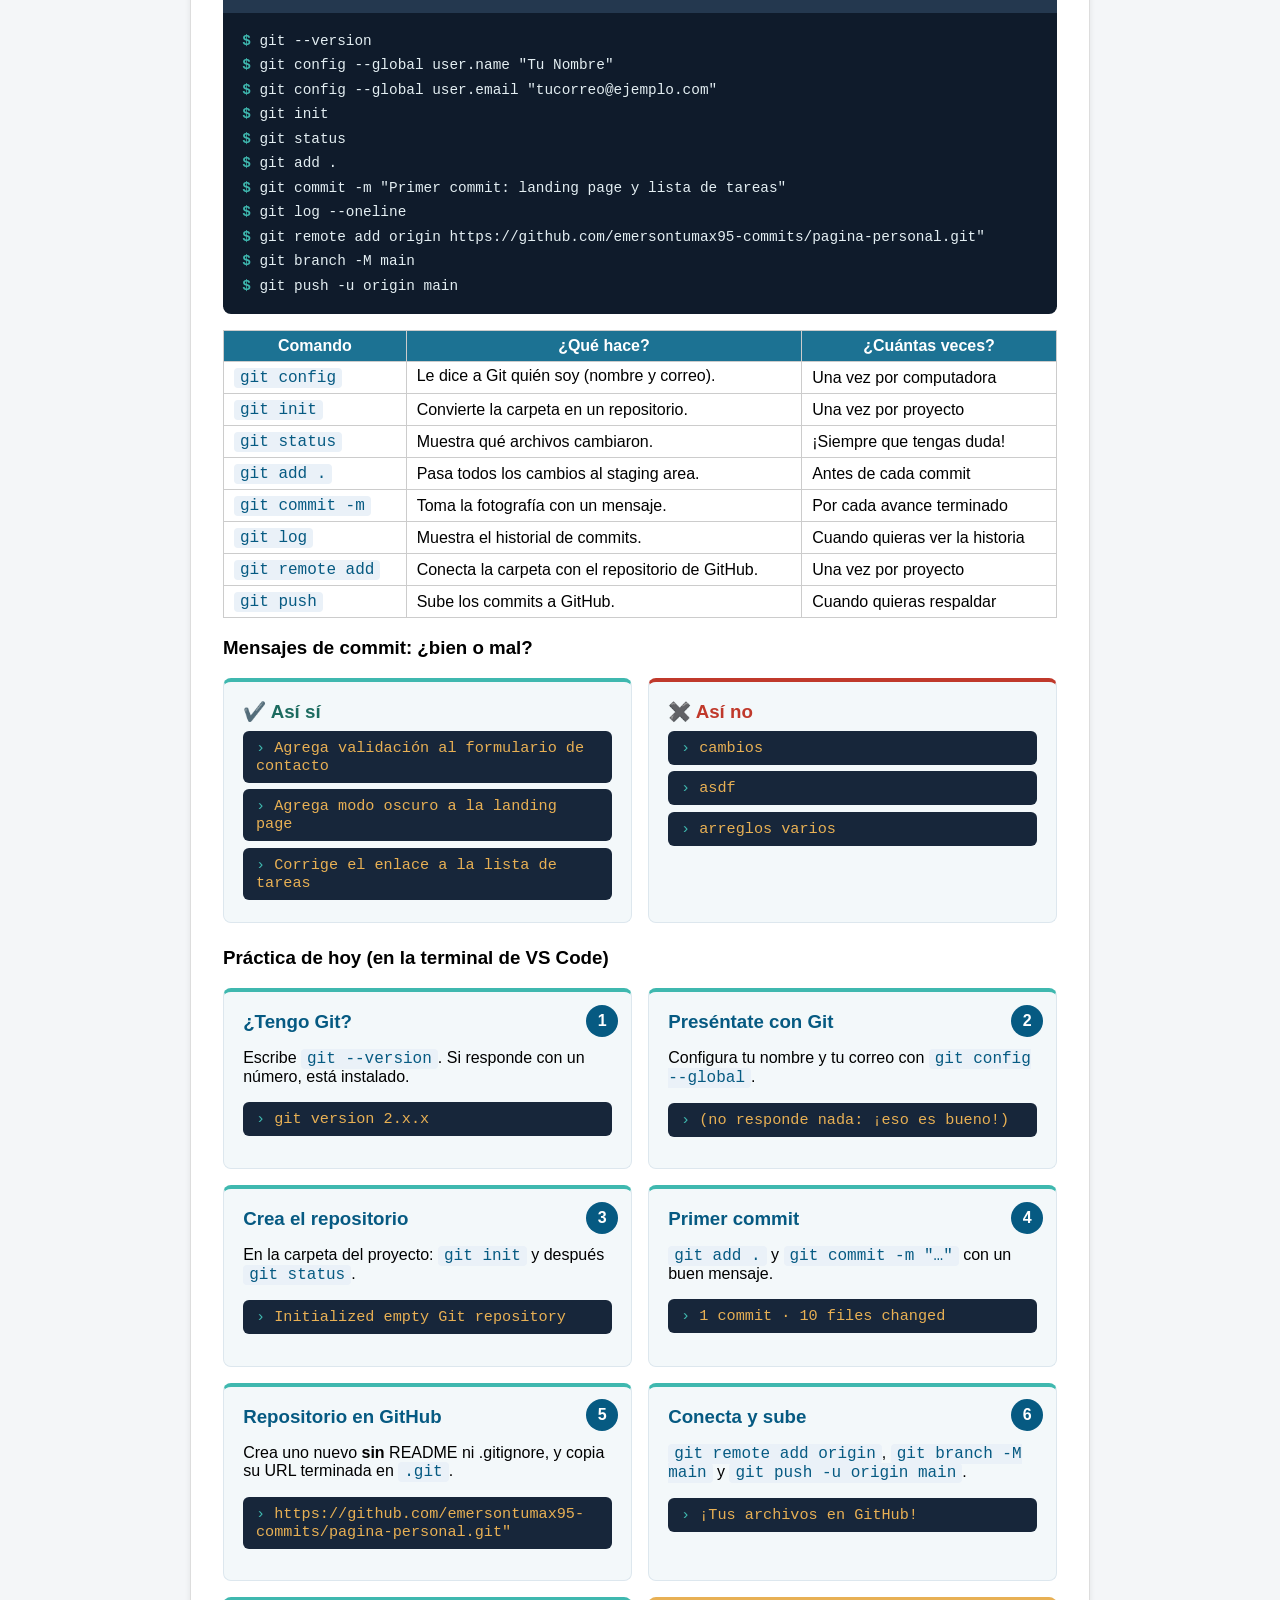
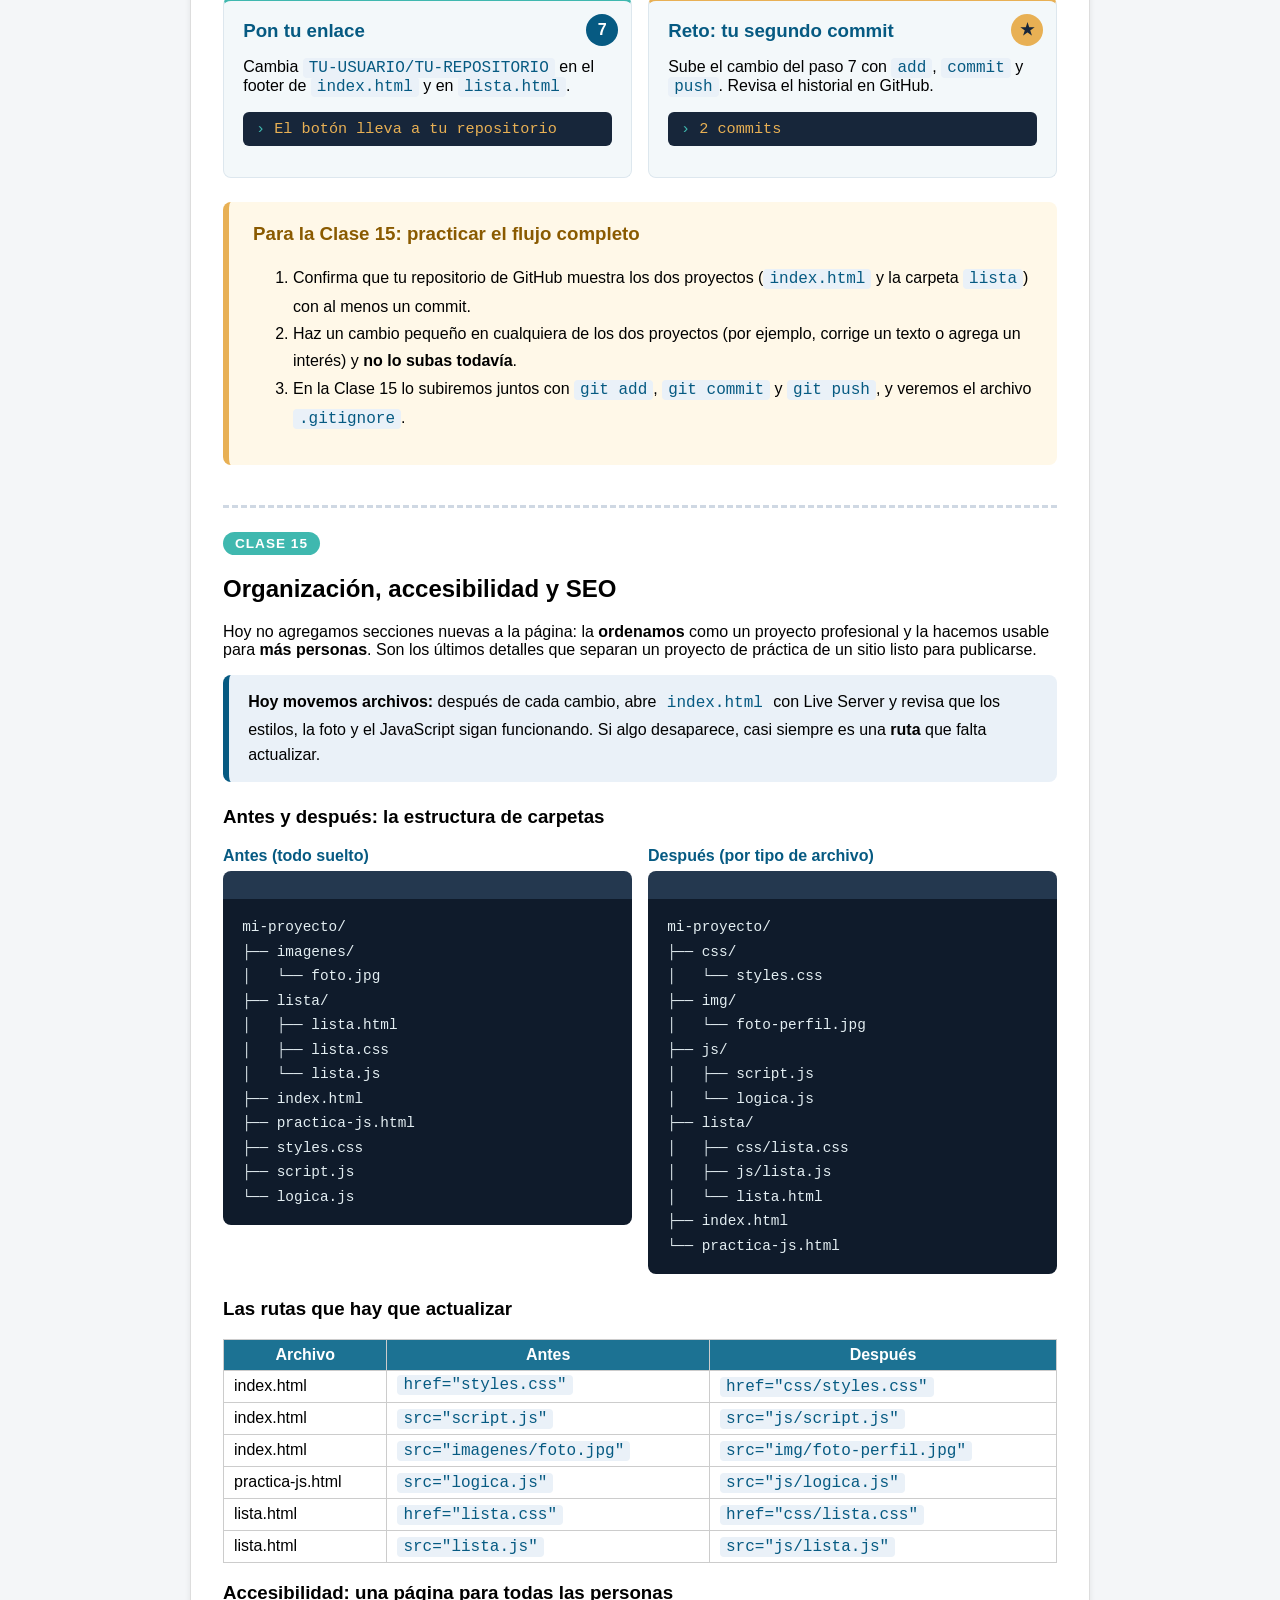
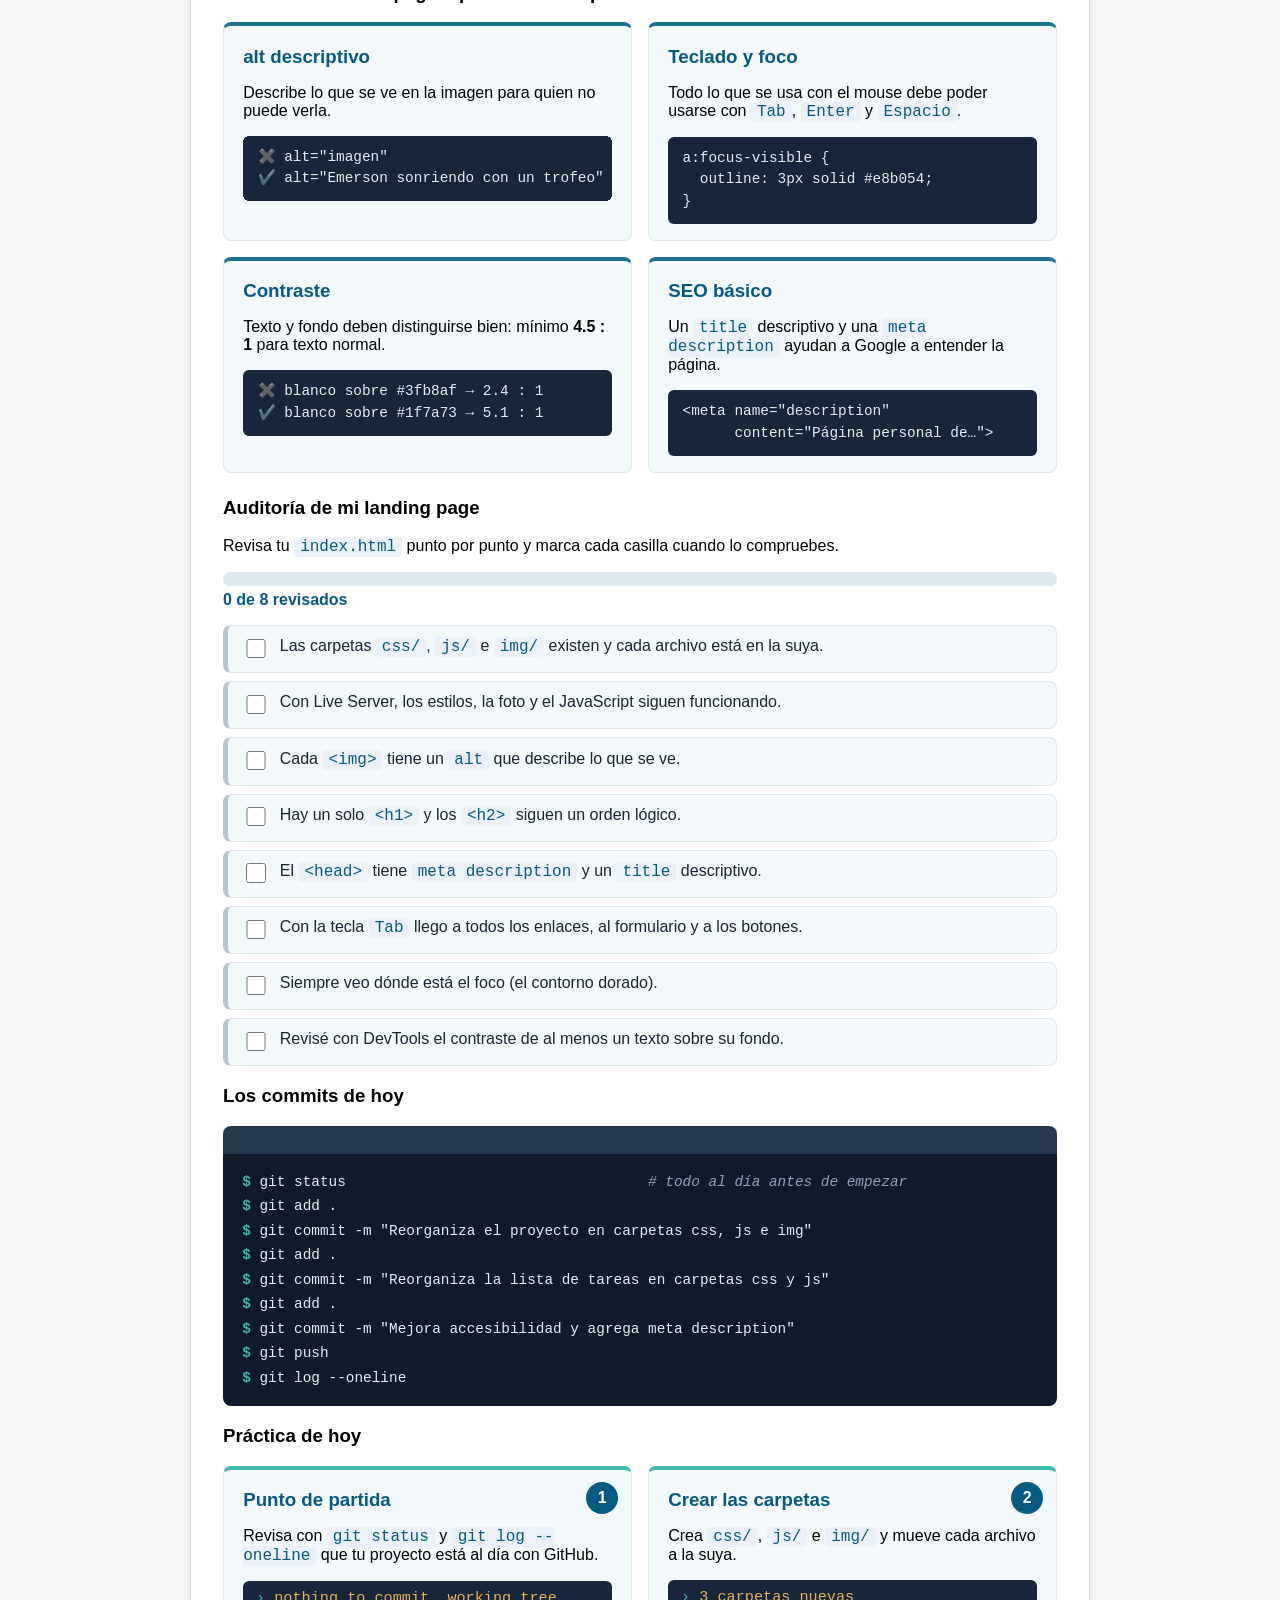
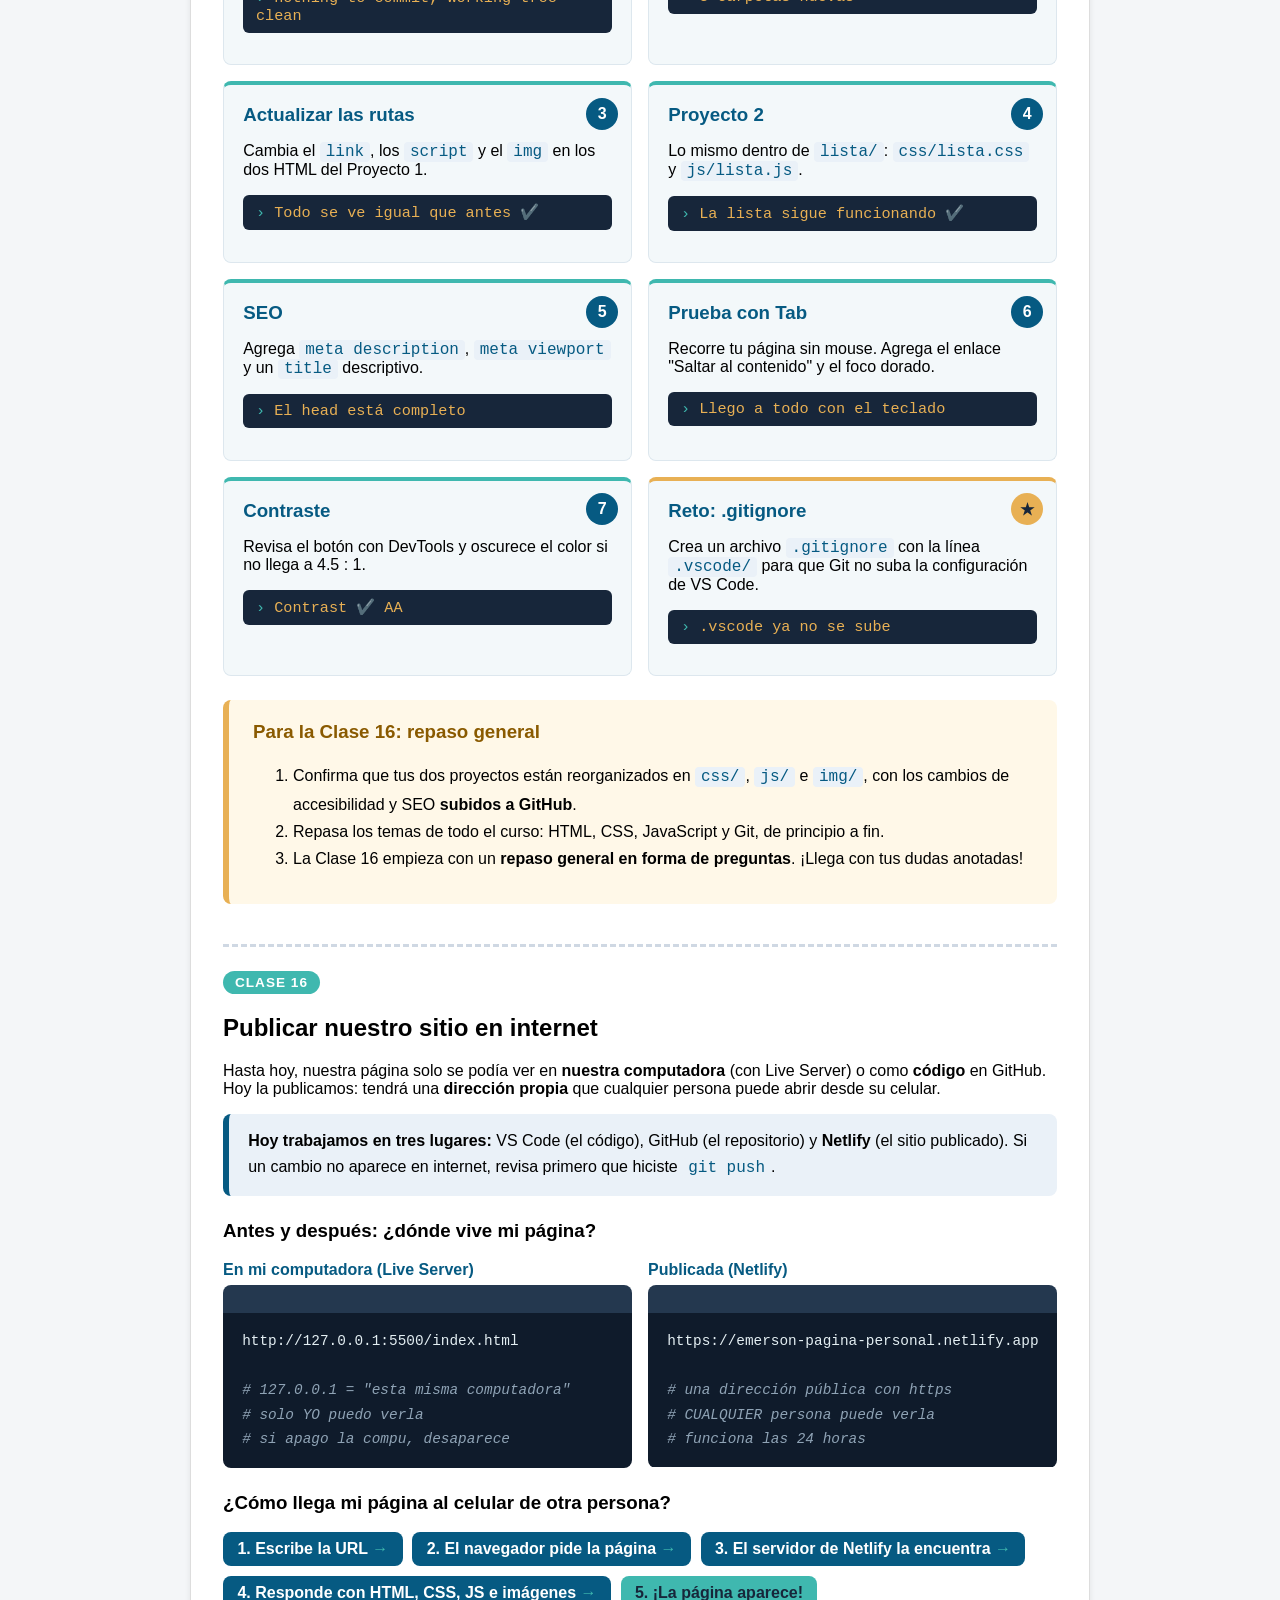
==== commit f453724e: "Reorganiza carpetas, mejora accesibilidad y agrega la seccion de publicacion" ====
--- a/practica-js.html
+++ b/practica-js.html
@@ -2,24 +2,33 @@
 <html lang="es">
 <head>
     <meta charset="UTF-8">
-     <meta name="viewport" content="width=device-width, initial-scale=1.0">
-  <title>Laboratorio de JavaScript - Mi Página Personal</title>
-    <link rel="stylesheet" href="styles.css">
+    <!-- CAMBIO DE HOY (Clase 15) · SEO y responsive, igual que en index.html. -->
+    <meta name="viewport" content="width=device-width, initial-scale=1.0">
+    <meta name="description" content="Laboratorio de JavaScript de Emerson: prácticas de variables, condicionales, loops, funciones, DOM, eventos, Git y accesibilidad.">
+    <title>Laboratorio de JavaScript · Emerson | Mi Página Personal</title>
+    <!-- CAMBIO DE HOY (Clase 15) · ORGANIZACIÓN: la hoja de estilos ahora vive
+         en la carpeta css/. -->
+    <link rel="stylesheet" href="css/styles.css">
 </head>
 <body>
     <header>
         <h1>Laboratorio de JavaScript</h1>
-        <nav>
+        <!-- CAMBIO DE HOY (Clase 15) · ACCESIBILIDAD: el menú con nombre. -->
+        <nav aria-label="Menú del laboratorio">
             <a href="index.html">Mi página</a>
             <a href="#consola">Consola</a>
             <a href="#teoria">Teoría</a>
             <a href="#ejercicios">Ejercicios</a>
+            <!-- CAMBIO DE HOY (Clase 12): enlaces directos a las secciones nuevas. -->
             <a href="#clase11">Arrays y DOM</a>
             <a href="#clase12">Eventos</a>
+            <!-- CAMBIO DE HOY (Clase 15): enlaces a las secciones de las Clases 14 y 15. -->
+            <a href="#clase14">Git y GitHub</a>
+            <a href="#clase15">Accesibilidad</a>
         </nav>
-
+        
     </header>
-
+ 
     <main>
         <section class="lab-intro">
             <h2>Hoy nuestra página empieza a pensar</h2>
@@ -33,7 +42,7 @@
             <em>consola</em> del navegador. En la Clase 11 la landing page recibió su propio archivo,
             <code>script.js</code>, y en la Clase 12 la página empieza a reaccionar a clics.</p>
         </section>
-
+ 
         <section id="consola" class="consola-tip">
         <h2>Cómo ver los resultados</h2>
         <ol>
@@ -66,7 +75,7 @@
             <p>Compara una misma variable contra muchos valores exactos. Cada <code>case</code> termina con <code>break</code>.</p>
           </article>
         </div>
-
+ 
         <h3>Tipos de datos básicos</h3>
         <table>
           <thead>
@@ -85,7 +94,7 @@
           </tbody>
         </table>
       </section>
-
+ 
       <section id="ejercicios">
         <h2>Ejercicios de lógica</h2>
         <p>Resuélvelos en <code>logica.js</code>. Cambia los valores de las variables para probar todos los caminos.</p>
@@ -118,7 +127,7 @@
             <span class="num">5</span>
             <h3>¿Puede tomar el curso?</h3>
             <p>Combina dos condiciones con <code>&amp;&amp;</code>: edad de 16 o más y tener computadora.</p>
-            <p class="salida">Puede tomar el curso ✔</p>
+            <p class="salida">Puede tomar el curso ✔️</p>
           </article>
         </div>
       </section>
@@ -213,7 +222,7 @@
             <span class="num">4</span>
             <h3>esMayorDeEdad(edad)</h3>
             <p>Una función que devuelve <code>true</code> o <code>false</code>. Pruébala con tres edades.</p>
-            <p class="salida">esMayorDeEdad(21) → true</p>
+            <p class="salida">esMayorDeEdad(20) → true</p>
           </article>
           <article class="tarjeta-js ejercicio">
             <span class="num">5</span>
@@ -386,13 +395,13 @@
         <p>En la Clase 11 JavaScript <strong>leyó</strong> nuestra página. Hoy la
            <strong>cambia</strong>, <strong>escucha</strong> lo que hace la persona que la visita
            y <strong>revisa</strong> el formulario antes de enviarlo.</p>
-
+ 
         <div class="aviso-hoy">
           <strong>Hoy los resultados se ven en la página:</strong> abre <code>index.html</code> con
           Live Server, prueba el botón <em>🌙 Modo oscuro</em>, haz clic en tus intereses y envía el
           formulario vacío. El código está al final de <code>script.js</code>.
         </div>
-
+ 
         <!-- Seis tarjetas con la teoría de hoy (mismo .lab-grid de siempre). -->
         <div class="lab-grid">
           <article class="tarjeta-js">
@@ -436,7 +445,7 @@
 correo.value.includes("@"); // true</pre>
           </article>
         </div>
-
+ 
         <!-- El camino de un evento, paso a paso (.flujo: Flexbox). -->
         <h3>¿Qué pasa cuando alguien hace clic?</h3>
         <ol class="flujo">
@@ -446,14 +455,14 @@
           <li>4. Se ejecuta la función</li>
           <li>5. La página cambia</li>
         </ol>
-
+ 
         <!-- Demo en vivo: el código está al final de logica.js. -->
         <h3>Pruébalo aquí mismo</h3>
         <div id="demo-tarjeta" class="demo-tarjeta">
           <p id="demo-texto">Apagada. Presiona el botón para encender esta tarjeta.</p>
           <button type="button" id="demo-boton">Encender / apagar</button>
         </div>
-
+ 
         <!-- Tabla con la clase de la Clase 11 para que la 2.ª columna no
              se vea como "pastilla". -->
         <h3>¿style o classList?</h3>
@@ -468,7 +477,7 @@
             <tr><td>Saber si un elemento ya tiene una clase</td><td>classList.contains</td><td><code>li.classList.contains("favorito")</code></td></tr>
           </tbody>
         </table>
-
+ 
         <h3>Ejercicio guiado de hoy (en <code>index.html</code> y <code>script.js</code>)</h3>
         <div class="lab-grid">
           <article class="tarjeta-js ejercicio">
@@ -493,19 +502,19 @@
             <span class="num">4</span>
             <h3>Nombre obligatorio</h3>
             <p>Si <code>nombreInput.value === ""</code>, muestra un error en rojo.</p>
-            <p class="salida">✖ El nombre es obligatorio.</p>
+            <p class="salida">✖️ El nombre es obligatorio.</p>
           </article>
           <article class="tarjeta-js ejercicio">
             <span class="num">5</span>
             <h3>Correo con @</h3>
             <p>Si el correo no incluye <code>"@"</code> (<code>.includes("@")</code>), muestra otro error.</p>
-            <p class="salida">✖ El correo debe incluir una @</p>
+            <p class="salida">✖️ El correo debe incluir una @</p>
           </article>
           <article class="tarjeta-js ejercicio">
             <span class="num">6</span>
             <h3>Mensaje de éxito</h3>
             <p>Si todo está bien: mensaje verde con <code>classList.add("exito")</code>.</p>
-            <p class="salida">✔ ¡Gracias, Emerson!</p>
+            <p class="salida">✔️ ¡Gracias, Emerson!</p>
           </article>
           <article class="tarjeta-js ejercicio">
             <span class="num">7</span>
@@ -517,7 +526,7 @@
             <span class="num">8</span>
             <h3>Probar todo</h3>
             <p>Envía el formulario vacío, con correo sin @ y con datos válidos. Luego prueba tu clic.</p>
-            <p class="salida">3 pruebas + 1 clic ✔</p>
+            <p class="salida">3 pruebas + 1 clic ✔️</p>
           </article>
           <article class="tarjeta-js ejercicio reto">
             <span class="num">★</span>
@@ -532,18 +541,9 @@
             <p class="salida">"   ".trim() → ""</p>
           </article>
         </div>
-
-        <div class="tarea-clase">
-          <h3>Para la Clase 13: el proyecto listo para el repaso</h3>
-          <ol>
-            <li>Deja el formulario validando <strong>nombre</strong> y <strong>correo</strong>, con mensajes de error y de éxito.</li>
-            <li>Deja funcionando tu <strong>interacción propia</strong> con al menos un evento <code>click</code>.</li>
-            <li>Revisa todo el proyecto de principio a fin (HTML, CSS y JS) y <strong>anota</strong> las partes que sientas menos firmes, para repasarlas en la Clase 13.</li>
-          </ol>
-        </div>
       </section>
-
-<!-- ===================================================
+ 
+      <!-- ===================================================
            CAMBIO DE HOY (Clase 14): sección NUEVA del laboratorio.
            Es una "hoja de ayuda" para tener abierta mientras usamos la
            terminal: los comandos de hoy, el camino de un cambio y cómo
@@ -627,7 +627,7 @@
 <span class="prompt">$</span> git add .
 <span class="prompt">$</span> git commit -m "Primer commit: landing page y lista de tareas"
 <span class="prompt">$</span> git log --oneline
-<span class="prompt">$</span> git remote add origin https://github.com/TU-USUARIO/TU-REPOSITORIO.git
+<span class="prompt">$</span> git remote add origin https://github.com/emersontumax95-commits/pagina-personal.git"
 <span class="prompt">$</span> git branch -M main
 <span class="prompt">$</span> git push -u origin main</pre>
  
@@ -696,7 +696,7 @@
             <span class="num">5</span>
             <h3>Repositorio en GitHub</h3>
             <p>Crea uno nuevo <strong>sin</strong> README ni .gitignore, y copia su URL terminada en <code>.git</code>.</p>
-            <p class="salida">https://github.com/…/….git</p>
+            <p class="salida">https://github.com/emersontumax95-commits/pagina-personal.git"</p>
           </article>
           <article class="tarjeta-js ejercicio">
             <span class="num">6</span>
@@ -728,13 +728,384 @@
           </ol>
         </div>
       </section>
+ 
+      <!-- ===================================================
+           CAMBIO DE HOY (Clase 15): sección NUEVA del laboratorio.
+           Hoy el laboratorio es una herramienta para revisar NUESTRA
+           página: la estructura de carpetas, las rutas nuevas y una
+           checklist de accesibilidad y SEO que se marca con clics.
+           El código de la checklist está al final de js/logica.js.
+           Clases nuevas en css/styles.css (sección CLASE 15):
+           .antes-despues, .checklist, .progreso y .progreso-barra.
+           =================================================== -->
+      <section id="clase15" class="clase-nueva">
+        <span class="etiqueta-clase">Clase 15</span>
+        <h2>Organización, accesibilidad y SEO</h2>
+        <p>Hoy no agregamos secciones nuevas a la página: la <strong>ordenamos</strong> como un proyecto
+           profesional y la hacemos usable para <strong>más personas</strong>. Son los últimos detalles que
+           separan un proyecto de práctica de un sitio listo para publicarse.</p>
+ 
+        <div class="aviso-hoy">
+          <strong>Hoy movemos archivos:</strong> después de cada cambio, abre <code>index.html</code> con
+          Live Server y revisa que los estilos, la foto y el JavaScript sigan funcionando. Si algo
+          desaparece, casi siempre es una <strong>ruta</strong> que falta actualizar.
+        </div>
+ 
+        <!-- Antes y después de la reorganización, lado a lado. -->
+        <h3>Antes y después: la estructura de carpetas</h3>
+        <div class="antes-despues">
+          <div>
+            <h4>Antes (todo suelto)</h4>
+<pre class="terminal">mi-proyecto/
+├── imagenes/
+│   └── foto.jpg
+├── lista/
+│   ├── lista.html
+│   ├── lista.css
+│   └── lista.js
+├── index.html
+├── practica-js.html
+├── styles.css
+├── script.js
+└── logica.js</pre>
+          </div>
+          <div>
+            <h4>Después (por tipo de archivo)</h4>
+<pre class="terminal">mi-proyecto/
+├── css/
+│   └── styles.css
+├── img/
+│   └── foto-perfil.jpg
+├── js/
+│   ├── script.js
+│   └── logica.js
+├── lista/
+│   ├── css/lista.css
+│   ├── js/lista.js
+│   └── lista.html
+├── index.html
+└── practica-js.html</pre>
+          </div>
+        </div>
+ 
+        <!-- Las rutas que cambian (tabla de la Clase 11, sin pastillas). -->
+        <h3>Las rutas que hay que actualizar</h3>
+        <table class="tabla-selectores">
+          <thead>
+            <tr><th>Archivo</th><th>Antes</th><th>Después</th></tr>
+          </thead>
+          <tbody>
+            <tr><td>index.html</td><td><code>href="styles.css"</code></td><td><code>href="css/styles.css"</code></td></tr>
+            <tr><td>index.html</td><td><code>src="script.js"</code></td><td><code>src="js/script.js"</code></td></tr>
+            <tr><td>index.html</td><td><code>src="imagenes/foto.jpg"</code></td><td><code>src="img/foto-perfil.jpg"</code></td></tr>
+            <tr><td>practica-js.html</td><td><code>src="logica.js"</code></td><td><code>src="js/logica.js"</code></td></tr>
+            <tr><td>lista.html</td><td><code>href="lista.css"</code></td><td><code>href="css/lista.css"</code></td></tr>
+            <tr><td>lista.html</td><td><code>src="lista.js"</code></td><td><code>src="js/lista.js"</code></td></tr>
+          </tbody>
+        </table>
+ 
+        <!-- Cuatro ideas de accesibilidad, en el .lab-grid de siempre. -->
+        <h3>Accesibilidad: una página para todas las personas</h3>
+        <div class="lab-grid">
+          <article class="tarjeta-js">
+            <h3>alt descriptivo</h3>
+            <p>Describe lo que se ve en la imagen para quien no puede verla.</p>
+<pre class="mini-codigo">✖️ alt="imagen"
+✔️ alt="Emerson sonriendo con un trofeo"</pre>
+          </article>
+          <article class="tarjeta-js">
+            <h3>Teclado y foco</h3>
+            <p>Todo lo que se usa con el mouse debe poder usarse con <code>Tab</code>, <code>Enter</code> y <code>Espacio</code>.</p>
+<pre class="mini-codigo">a:focus-visible {
+  outline: 3px solid #e8b054;
+}</pre>
+          </article>
+          <article class="tarjeta-js">
+            <h3>Contraste</h3>
+            <p>Texto y fondo deben distinguirse bien: mínimo <strong>4.5 : 1</strong> para texto normal.</p>
+<pre class="mini-codigo">✖️ blanco sobre #3fb8af → 2.4 : 1
+✔️ blanco sobre #1f7a73 → 5.1 : 1</pre>
+          </article>
+          <article class="tarjeta-js">
+            <h3>SEO básico</h3>
+            <p>Un <code>title</code> descriptivo y una <code>meta description</code> ayudan a Google a entender la página.</p>
+<pre class="mini-codigo">&lt;meta name="description"
+      content="Página personal de…"&gt;</pre>
+          </article>
+        </div>
+ 
+        <!-- La checklist interactiva: cada casilla es un <input type="checkbox">
+             dentro de su <label>. El texto va en un <span> para que Flexbox
+             lo trate como UNA sola pieza y pueda bajar de línea. logica.js cuenta cuántas están marcadas
+             y mueve la barra de progreso. -->
+        <h3>Auditoría de mi landing page</h3>
+        <p>Revisa tu <code>index.html</code> punto por punto y marca cada casilla cuando lo compruebes.</p>
+        <div class="progreso" aria-hidden="true">
+          <div id="progreso-barra" class="progreso-barra"></div>
+        </div>
+        <p id="progreso-texto" class="progreso-texto" aria-live="polite">0 de 8 revisados</p>
+ 
+        <ul id="checklist" class="checklist">
+          <li><label><input type="checkbox"> <span>Las carpetas <code>css/</code>, <code>js/</code> e <code>img/</code> existen y cada archivo está en la suya.</span></label></li>
+          <li><label><input type="checkbox"> <span>Con Live Server, los estilos, la foto y el JavaScript siguen funcionando.</span></label></li>
+          <li><label><input type="checkbox"> <span>Cada <code>&lt;img&gt;</code> tiene un <code>alt</code> que describe lo que se ve.</span></label></li>
+          <li><label><input type="checkbox"> <span>Hay un solo <code>&lt;h1&gt;</code> y los <code>&lt;h2&gt;</code> siguen un orden lógico.</span></label></li>
+          <li><label><input type="checkbox"> <span>El <code>&lt;head&gt;</code> tiene <code>meta description</code> y un <code>title</code> descriptivo.</span></label></li>
+          <li><label><input type="checkbox"> <span>Con la tecla <code>Tab</code> llego a todos los enlaces, al formulario y a los botones.</span></label></li>
+          <li><label><input type="checkbox"> <span>Siempre veo dónde está el foco (el contorno dorado).</span></label></li>
+          <li><label><input type="checkbox"> <span>Revisé con DevTools el contraste de al menos un texto sobre su fondo.</span></label></li>
+        </ul>
+ 
+        <!-- Los commits de hoy, en orden. -->
+        <h3>Los commits de hoy</h3>
+<pre class="terminal"><span class="prompt">$</span> git status                                   <span class="comentario-term"># todo al día antes de empezar</span>
+<span class="prompt">$</span> git add .
+<span class="prompt">$</span> git commit -m "Reorganiza el proyecto en carpetas css, js e img"
+<span class="prompt">$</span> git add .
+<span class="prompt">$</span> git commit -m "Reorganiza la lista de tareas en carpetas css y js"
+<span class="prompt">$</span> git add .
+<span class="prompt">$</span> git commit -m "Mejora accesibilidad y agrega meta description"
+<span class="prompt">$</span> git push
+<span class="prompt">$</span> git log --oneline</pre>
+ 
+        <h3>Práctica de hoy</h3>
+        <div class="lab-grid">
+          <article class="tarjeta-js ejercicio">
+            <span class="num">1</span>
+            <h3>Punto de partida</h3>
+            <p>Revisa con <code>git status</code> y <code>git log --oneline</code> que tu proyecto está al día con GitHub.</p>
+            <p class="salida">nothing to commit, working tree clean</p>
+          </article>
+          <article class="tarjeta-js ejercicio">
+            <span class="num">2</span>
+            <h3>Crear las carpetas</h3>
+            <p>Crea <code>css/</code>, <code>js/</code> e <code>img/</code> y mueve cada archivo a la suya.</p>
+            <p class="salida">3 carpetas nuevas</p>
+          </article>
+          <article class="tarjeta-js ejercicio">
+            <span class="num">3</span>
+            <h3>Actualizar las rutas</h3>
+            <p>Cambia el <code>link</code>, los <code>script</code> y el <code>img</code> en los dos HTML del Proyecto 1.</p>
+            <p class="salida">Todo se ve igual que antes ✔️</p>
+          </article>
+          <article class="tarjeta-js ejercicio">
+            <span class="num">4</span>
+            <h3>Proyecto 2</h3>
+            <p>Lo mismo dentro de <code>lista/</code>: <code>css/lista.css</code> y <code>js/lista.js</code>.</p>
+            <p class="salida">La lista sigue funcionando ✔️</p>
+          </article>
+          <article class="tarjeta-js ejercicio">
+            <span class="num">5</span>
+            <h3>SEO</h3>
+            <p>Agrega <code>meta description</code>, <code>meta viewport</code> y un <code>title</code> descriptivo.</p>
+            <p class="salida">El head está completo</p>
+          </article>
+          <article class="tarjeta-js ejercicio">
+            <span class="num">6</span>
+            <h3>Prueba con Tab</h3>
+            <p>Recorre tu página sin mouse. Agrega el enlace "Saltar al contenido" y el foco dorado.</p>
+            <p class="salida">Llego a todo con el teclado</p>
+          </article>
+          <article class="tarjeta-js ejercicio">
+            <span class="num">7</span>
+            <h3>Contraste</h3>
+            <p>Revisa el botón con DevTools y oscurece el color si no llega a 4.5 : 1.</p>
+            <p class="salida">Contrast ✔️ AA</p>
+          </article>
+          <article class="tarjeta-js ejercicio reto">
+            <span class="num">★</span>
+            <h3>Reto: .gitignore</h3>
+            <p>Crea un archivo <code>.gitignore</code> con la línea <code>.vscode/</code> para que Git no suba la configuración de VS Code.</p>
+            <p class="salida">.vscode ya no se sube</p>
+          </article>
+        </div>
+ 
+        <!-- Tarea para la Clase 16, con el recuadro dorado de siempre. -->
+        <div class="tarea-clase">
+          <h3>Para la Clase 16: repaso general</h3>
+          <ol>
+            <li>Confirma que tus dos proyectos están reorganizados en <code>css/</code>, <code>js/</code> e <code>img/</code>, con los cambios de accesibilidad y SEO <strong>subidos a GitHub</strong>.</li>
+            <li>Repasa los temas de todo el curso: HTML, CSS, JavaScript y Git, de principio a fin.</li>
+            <li>La Clase 16 empieza con un <strong>repaso general en forma de preguntas</strong>. ¡Llega con tus dudas anotadas!</li>
+          </ol>
+        </div>
+      </section>
 
+      <section id="clase16" class="clase-nueva">
+        <span class="etiqueta-clase">Clase 16</span>
+        <h2>Publicar nuestro sitio en internet</h2>
+        <p>Hasta hoy, nuestra página solo se podía ver en <strong>nuestra computadora</strong> (con
+           Live Server) o como <strong>código</strong> en GitHub. Hoy la publicamos: tendrá una
+           <strong>dirección propia</strong> que cualquier persona puede abrir desde su celular.</p>
+ 
+        <div class="aviso-hoy">
+          <strong>Hoy trabajamos en tres lugares:</strong> VS Code (el código), GitHub (el repositorio) y
+          <strong>Netlify</strong> (el sitio publicado). Si un cambio no aparece en internet, revisa
+          primero que hiciste <code>git push</code>.
+        </div>
+ 
+        <!-- Local vs. publicado, lado a lado (reutiliza .antes-despues de la
+             Clase 15 y el bloque .terminal de la Clase 14). -->
+        <h3>Antes y después: ¿dónde vive mi página?</h3>
+        <div class="antes-despues">
+          <div>
+            <h4>En mi computadora (Live Server)</h4>
+<pre class="terminal">http://127.0.0.1:5500/index.html
+ 
+<span class="comentario-term"># 127.0.0.1 = "esta misma computadora"</span>
+<span class="comentario-term"># solo YO puedo verla</span>
+<span class="comentario-term"># si apago la compu, desaparece</span></pre>
+          </div>
+          <div>
+            <h4>Publicada (Netlify)</h4>
+<pre class="terminal">https://emerson-pagina-personal.netlify.app
+ 
+<span class="comentario-term"># una dirección pública con https</span>
+<span class="comentario-term"># CUALQUIER persona puede verla</span>
+<span class="comentario-term"># funciona las 24 horas</span></pre>
+          </div>
+        </div>
+ 
+        <!-- El viaje de una página: reutiliza .flujo de la Clase 12. -->
+        <h3>¿Cómo llega mi página al celular de otra persona?</h3>
+        <ol class="flujo">
+          <li>1. Escribe la URL</li>
+          <li>2. El navegador pide la página</li>
+          <li>3. El servidor de Netlify la encuentra</li>
+          <li>4. Responde con HTML, CSS, JS e imágenes</li>
+          <li>5. ¡La página aparece!</li>
+        </ol>
+ 
+        <!-- Anatomía de una URL: cada parte en su propio color (.url-partes). -->
+        <h3>Las partes de una dirección web (URL)</h3>
+        <p class="url-partes">
+          <span class="parte protocolo">https://</span><span class="parte subdominio">emerson-pagina-personal</span><span class="parte dominio">.netlify.app</span><span class="parte ruta">/lista/lista.html</span>
+        </p>
+        <div class="lab-grid">
+          <article class="tarjeta-js">
+            <h3>https://</h3>
+            <p>El <strong>protocolo</strong>. La <em>s</em> significa "seguro": la información viaja cifrada. Netlify lo da gratis.</p>
+          </article>
+          <article class="tarjeta-js">
+            <h3>emerson-pagina-personal</h3>
+            <p>El <strong>nombre de mi sitio</strong>. Lo elijo yo en Netlify: minúsculas, números y guiones.</p>
+          </article>
+          <article class="tarjeta-js">
+            <h3>.netlify.app</h3>
+            <p>El <strong>dominio</strong> de Netlify. Es como la "colonia" donde vive mi sitio, junto a miles de sitios más.</p>
+          </article>
+          <article class="tarjeta-js">
+            <h3>/lista/lista.html</h3>
+            <p>La <strong>ruta</strong>: las mismas carpetas de mi proyecto. Por eso las rutas relativas funcionan igual.</p>
+          </article>
+        </div>
+ 
+        <!-- El generador: el código está al final de js/logica.js. -->
+        <h3>Generador: ¿cómo se llamará mi sitio?</h3>
+        <div class="generador">
+          <label for="nombre-sitio">Escribe el nombre que te gustaría para tu sitio:</label>
+          <input type="text" id="nombre-sitio" placeholder="Ej.: Página Personal de Astrid" autocomplete="off">
+          <p class="vista-url" aria-live="polite">
+            <span class="parte protocolo">https://</span><span id="vista-nombre" class="parte subdominio">tu-sitio</span><span class="parte dominio">.netlify.app</span>
+          </p>
+          <p id="consejo-url" class="consejo-url">Escribe arriba y mira cómo queda tu dirección.</p>
+        </div>
+ 
+        <!-- Comparación (tabla de la Clase 11, sin pastillas). -->
+        <h3>GitHub, GitHub Pages y Netlify: ¿quién hace qué?</h3>
+        <table class="tabla-selectores">
+          <thead>
+            <tr><th>Herramienta</th><th>¿Qué guarda o hace?</th><th>Dirección de ejemplo</th></tr>
+          </thead>
+          <tbody>
+            <tr><td>GitHub</td><td>Guarda el <strong>código</strong> y su historial de commits.</td><td><code>github.com/usuario/pagina-personal</code></td></tr>
+            <tr><td>GitHub Pages</td><td>Publica el repositorio como sitio, sin otra cuenta.</td><td><code>usuario.github.io/pagina-personal</code></td></tr>
+            <tr><td>Netlify</td><td>Publica el sitio y lo <strong>actualiza solo</strong> con cada push.</td><td><code>mi-sitio.netlify.app</code></td></tr>
+          </tbody>
+        </table>
+ 
+        <!-- El despliegue continuo, dibujado como una "tubería" (.pipeline). -->
+        <h3>Despliegue continuo: un push actualiza el sitio</h3>
+        <div class="pipeline">
+          <div class="paso-pipeline">💻<strong>VS Code</strong><span>Hago un cambio</span></div>
+          <div class="paso-pipeline">⬆️<strong>git push</strong><span>Lo subo</span></div>
+          <div class="paso-pipeline">🐙<strong>GitHub</strong><span>Guarda el commit</span></div>
+          <div class="paso-pipeline">⚙️<strong>Netlify</strong><span>Lo detecta y publica</span></div>
+          <div class="paso-pipeline final">🌐<strong>Internet</strong><span>¡Ya se ve!</span></div>
+        </div>
+ 
+        <h3>Práctica de hoy</h3>
+        <div class="lab-grid">
+          <article class="tarjeta-js ejercicio">
+            <span class="num">1</span>
+            <h3>Cerrar la Clase 15</h3>
+            <p><code>git add .</code>, <code>git commit</code> y <code>git push</code> de la reorganización.</p>
+            <p class="salida">renamed: styles.css -&gt; css/styles.css</p>
+          </article>
+          <article class="tarjeta-js ejercicio">
+            <span class="num">2</span>
+            <h3>Verificación previa</h3>
+            <p>En GitHub: <code>index.html</code> en la raíz, carpetas <code>css/</code>, <code>js/</code> e <code>img/</code>.</p>
+            <p class="salida">Todo listo para publicar ✔️</p>
+          </article>
+          <article class="tarjeta-js ejercicio">
+            <span class="num">3</span>
+            <h3>Cuenta en Netlify</h3>
+            <p>Regístrate en <code>netlify.com</code> con <strong>tu cuenta de GitHub</strong>.</p>
+            <p class="salida">Netlify ✔️ GitHub conectados</p>
+          </article>
+          <article class="tarjeta-js ejercicio">
+            <span class="num">4</span>
+            <h3>Importar el proyecto</h3>
+            <p><em>Add new project → Import an existing project → GitHub</em> y elige tu repositorio.</p>
+            <p class="salida">pagina-personal seleccionado</p>
+          </article>
+          <article class="tarjeta-js ejercicio">
+            <span class="num">5</span>
+            <h3>Deploy</h3>
+            <p>Deja vacíos el build command y el publish directory, y presiona <strong>Deploy</strong>.</p>
+            <p class="salida">Published ✔️</p>
+          </article>
+          <article class="tarjeta-js ejercicio">
+            <span class="num">6</span>
+            <h3>Nombre del sitio</h3>
+            <p>Cámbialo en la configuración del proyecto. Usa el generador de arriba para elegirlo.</p>
+            <p class="salida">mi-nombre.netlify.app</p>
+          </article>
+          <article class="tarjeta-js ejercicio">
+            <span class="num">7</span>
+            <h3>Proyecto 2 en línea</h3>
+            <p>Abre <code>/lista/lista.html</code> en tu URL y prueba agregar, completar y eliminar.</p>
+            <p class="salida">La lista funciona en internet ✔️</p>
+          </article>
+          <article class="tarjeta-js ejercicio">
+            <span class="num">8</span>
+            <h3>Despliegue continuo</h3>
+            <p>Agrega el bloque <code>.en-linea</code> al footer, haz push y mira cómo Netlify publica solo.</p>
+            <p class="salida">Building → Published</p>
+          </article>
+          <article class="tarjeta-js ejercicio reto">
+            <span class="num">★</span>
+            <h3>Reto: GitHub Pages</h3>
+            <p>En tu repositorio: <em>Settings → Pages</em>, rama <code>main</code>, carpeta <code>/ (root)</code> y <em>Save</em>.</p>
+            <p class="salida">usuario.github.io/pagina-personal</p>
+          </article>
+        </div>
+ 
     </main>
  
     <footer>
       <p>Contáctame en <a href="mailto:emertumax@gmail.com">emertumax@gmail.com</a></p>
     </footer>
  
-    <script src="logica.js"></script>
+    <!-- CAMBIO DE HOY (Clase 9): así se conecta JavaScript a una página.
+         Es parecido al <link> del CSS, pero:
+         - usa la etiqueta <script> con el atributo src;
+         - se coloca AL FINAL del <body>, justo antes de </body>, para
+           que el navegador primero dibuje toda la página y después
+           ejecute el JavaScript. -->
+    <!-- CAMBIO DE HOY (Clase 15) · ORGANIZACIÓN: logica.js ahora vive en la
+         carpeta js/. -->
+    <script src="js/logica.js"></script>
   </body>
 </html>
--- a/css/styles.css
+++ b/css/styles.css
@@ -0,0 +1,1412 @@
+/* ===================================================
+   CLASE 4: PRIMEROS ESTILOS
+   =================================================== */
+
+body {
+  font-family: Arial, sans-serif;
+  background-color: #f4f6f8;
+  max-width: 900px;
+  margin: 0 auto;
+  display: grid;                 
+  grid-template-areas:            
+    "header"
+    "main"
+    "footer";
+}
+
+h1 {
+  color: #065a82;
+  font-size: 40px;
+}
+
+.destacado {
+  color: #c0392b;
+  font-weight: bold;
+}
+
+
+/* ===================================================
+   EXTRA: HEADER CON COLOR DE FONDO
+   =================================================== */
+
+header {
+  background-color: #065a82;
+  text-align: center;
+  padding: 1.5rem 1rem;
+  grid-area: header;    
+}
+
+header h1,
+header nav a {
+  color: white;
+}
+
+header nav {
+  display: flex;
+  justify-content: center;
+  gap: 0.5rem;
+}
+
+header nav a {
+  text-decoration: none;
+  font-weight: bold;
+  padding: 0.5rem 1rem;
+  border-radius: 6px;     
+  transition: background-color 0.3s ease; 
+}
+
+header nav a:hover {
+  background-color: rgba(255, 255, 255, 0.2);
+}
+
+
+/* ===================================================
+   EXTRA: TABLA
+   =================================================== */
+
+th {
+  background-color: #1c7293;
+  color: white;
+}
+
+td, th {
+  border: 1px solid #cccccc;
+  padding: 6px 10px;
+}
+
+table {
+  border-collapse: collapse;
+  margin: 1rem 0;
+  width: 100%;   
+}
+
+tbody td:nth-child(2) {
+  display: inline-block;
+  background-color: #eaf1f8;
+  color: #1c6b5f;
+  padding: 4px 10px;
+  border-radius: 999px;
+}
+
+tbody tr:first-child td:nth-child(2) {
+  position: relative;
+  top: -2px;
+}
+
+
+/* ===================================================
+   EXTRA: FORMULARIO
+   =================================================== */
+
+input, textarea, select {
+  border: 1px solid #999999;
+  padding: 6px;
+  max-width: 100%;
+  border-radius: 4px;                       
+  transition: border-color 0.3s ease;
+}
+
+input:focus, textarea:focus, select:focus {
+  border-color: #1c7293;
+  outline: none;
+}
+
+/* CAMBIO DE HOY (Clase 15) · ACCESIBILIDAD (contraste): el turquesa
+   #3fb8af con letras blancas tenía un contraste de 2.4 : 1, y lo mínimo
+   recomendado para texto normal es 4.5 : 1. Lo cambiamos por un turquesa
+   más oscuro (#1f7a73, contraste 5.1 : 1). Sigue siendo "nuestro" color,
+   pero ahora se lee bien. */
+button {
+  background-color: #1f7a73;
+  color: white;
+  border: none;
+  padding: 8px 16px;
+   border-radius: 4px;                               
+  cursor: pointer;                                  
+  transition: background-color 0.3s ease, transform 0.2s ease;
+}
+
+button:hover {
+  background-color: #185f59;   /* CAMBIO DE HOY (Clase 15): hover un poco más oscuro que el nuevo color */
+  transform: scale(1.05);
+}
+ 
+button:focus {
+  background-color: #185f59;   /* CAMBIO DE HOY (Clase 15): igual que el hover */
+  outline: 3px solid #1c7293;
+  outline-offset: 2px;
+}
+
+form {
+  margin-top: 1rem;
+}
+
+form p:last-of-type {
+  display: flex;
+  gap: 0.75rem;
+}
+
+
+/* ===================================================
+   CLASE 5: BOX MODEL
+   =================================================== */
+
+main {
+  background-color: white;
+  padding: 2rem;
+  margin: 1.5rem 0;
+  border: 1px solid #dddddd;
+  grid-area: main;
+  box-shadow: 0 2px 6px rgba(0, 0, 0, 0.08);        
+  transition: transform 0.2s ease, box-shadow 0.2s ease;
+}
+
+main:hover {
+  transform: translateY(-4px);
+  box-shadow: 0 8px 16px rgba(0, 0, 0, 0.12);
+}
+
+img {
+  border: 4px solid #3fb8af;
+  border-radius: 8px;
+  margin: 1rem 0;
+  max-width: 100%;
+}
+
+
+/* ===================================================
+   CLASE 6: DISPLAY, POSITION Y FLEXBOX
+   =================================================== */
+
+ul {
+  display: flex;
+  flex-wrap: wrap;
+  gap: 0.6rem;
+  list-style: none;
+  padding: 0;
+  margin: 1rem 0;
+}
+
+ul li {
+  background-color: #eaf1f8;
+  color: #065a82;
+  font-weight: bold;
+  padding: 0.4rem 0.9rem;
+  border-radius: 999px;
+  border: 1px solid #cfd8e3;
+  transition: transform 0.2s ease, background-color 0.2s ease;
+}
+
+ul li:hover {
+  transform: scale(1.08);
+  background-color: #d6e6f5;
+}
+
+
+/* ===================================================
+   CLASE 7: CSS GRID Y DISEÑO RESPONSIVE
+   =================================================== */
+
+footer {
+  grid-area: footer;
+  text-align: center;
+  padding: 1.5rem 1rem;
+  color: #5b6b76;
+}
+
+.sobre-mi-grid {
+  display: block;
+}
+
+@media (min-width: 768px) {
+  .sobre-mi-grid {
+    display: grid;
+    grid-template-columns: 2fr 1fr;
+    column-gap: 1.5rem;
+    grid-template-areas:
+      "texto       foto"
+      "intereses-h foto"
+      "intereses-l foto"
+      "avances-h   foto"
+      "avances-t   foto";
+  }
+
+  .sobre-mi-grid > p             { grid-area: texto; }
+  .sobre-mi-grid > h2#intereses  { grid-area: intereses-h; }
+  .sobre-mi-grid > ul            { grid-area: intereses-l; }
+  .sobre-mi-grid > h2#avances    { grid-area: avances-h; }
+  .sobre-mi-grid > table         { grid-area: avances-t; }
+
+  .sobre-mi-grid > img {
+    grid-area: foto;    
+    align-self: start;   
+    margin: 0;             
+  }
+}
+
+/* ===================================================
+   CLASE 8: PROYECTO 1 — TRANSICIONES Y ANIMACIONES
+   =================================================== */
+ 
+@keyframes aparecer {
+  from {
+    opacity: 0;
+    transform: translateY(-10px);
+  }
+  to {
+    opacity: 1;
+    transform: translateY(0);
+  }
+}
+ 
+header {
+  animation: aparecer 0.6s ease-out;
+}
+
+/* ===================================================
+   CLASE 9: INTRODUCCIÓN A JAVASCRIPT
+   Hoy JavaScript vive en logica.js y muestra todo en la
+   consola. Estas reglas solo dan estilo a la página nueva
+   practica-js.html, que comparte esta misma hoja de estilos
+   con index.html. Ninguna regla de esta sección cambia cómo
+   se ve la landing page, salvo el ajuste del nav (abajo).
+   =================================================== */
+ 
+/* CAMBIO DE HOY (Clase 9): el nav ahora tiene 5 enlaces (agregamos
+   "Laboratorio JS"). flex-wrap: wrap deja que los enlaces bajen a
+   una segunda línea en pantallas angostas, en vez de apretarse. Es
+   la misma propiedad que ya usamos en los chips de intereses. */
+header nav {
+  flex-wrap: wrap;
+}
+ 
+/* CAMBIO DE HOY (Clase 9): <code> marca nombres de código dentro del
+   texto (let, const, logica.js...). Fuente monoespaciada, como en el
+   editor, y un fondo suave con los colores de la página. */
+code {
+  font-family: "Courier New", monospace;
+  background-color: #eaf1f8;
+  color: #065a82;
+  padding: 1px 6px;
+  border-radius: 4px;
+}
+ 
+/* CAMBIO DE HOY (Clase 9): recuadro de bienvenida del laboratorio.
+   border-left grueso + fondo claro = el mismo estilo de "nota
+   destacada" que usamos en las presentaciones. */
+.lab-intro {
+  background-color: #f3f8fa;
+  border-left: 6px solid #3fb8af;
+  padding: 1rem 1.5rem;
+  border-radius: 8px;
+  margin-bottom: 1.5rem;
+}
+ 
+.lab-intro h2 {
+  margin-top: 0.5rem;
+  color: #065a82;
+}
+ 
+/* CAMBIO DE HOY (Clase 9): la caja "Cómo ver los resultados" imita una
+   consola: fondo oscuro y texto claro (el mismo azul oscuro de los
+   bloques de código de las presentaciones). */
+.consola-tip {
+  background-color: #17263a;
+  color: #e3eef2;
+  padding: 1rem 1.5rem;
+  border-radius: 8px;
+  margin-bottom: 1.5rem;
+}
+ 
+.consola-tip h2 {
+  color: #3fb8af;
+  margin-top: 0.5rem;
+}
+ 
+.consola-tip ol {
+  line-height: 1.8;
+}
+ 
+.consola-tip code {
+  background-color: #24384f;
+  color: #e8b054;
+}
+ 
+/* CAMBIO DE HOY (Clase 9): tarjetas en Grid (Clase 7). Mobile-first:
+   una columna por defecto; dos columnas desde 768px. */
+.lab-grid {
+  display: grid;
+  grid-template-columns: 1fr;
+  gap: 1rem;
+  margin: 1rem 0 1.5rem;
+}
+ 
+@media (min-width: 768px) {
+  .lab-grid {
+    grid-template-columns: 1fr 1fr;
+  }
+}
+ 
+/* CAMBIO DE HOY (Clase 9): cada tarjeta reutiliza la idea de
+   "elevación" de la Clase 8: transition + translateY en :hover. */
+.tarjeta-js {
+  background-color: #f3f8fa;
+  border: 1px solid #dde7ee;
+  border-top: 4px solid #1c7293;
+  border-radius: 8px;
+  padding: 1rem 1.2rem;
+  transition: transform 0.2s ease, box-shadow 0.2s ease;
+}
+ 
+.tarjeta-js:hover {
+  transform: translateY(-3px);
+  box-shadow: 0 6px 14px rgba(0, 0, 0, 0.08);
+}
+ 
+.tarjeta-js h3 {
+  margin: 0.2rem 0 0.5rem;
+  color: #065a82;
+}
+ 
+/* CAMBIO DE HOY (Clase 9): en los ejercicios, el número va en un
+   círculo. position: relative en la tarjeta + position: absolute en
+   .num (Clase 6) colocan el círculo en la esquina superior derecha. */
+.ejercicio {
+  position: relative;
+  border-top-color: #3fb8af;
+}
+ 
+.ejercicio .num {
+  position: absolute;
+  top: 0.8rem;
+  right: 0.8rem;
+  width: 2rem;
+  height: 2rem;
+  border-radius: 50%;
+  background-color: #065a82;
+  color: white;
+  font-weight: bold;
+  display: flex;
+  align-items: center;
+  justify-content: center;
+}
+ 
+/* CAMBIO DE HOY (Clase 9): "resultado esperado" con aspecto de línea
+   de consola. El ::before agrega el símbolo › antes del texto sin
+   tener que escribirlo en el HTML. */
+.salida {
+  font-family: "Courier New", monospace;
+  background-color: #17263a;
+  color: #e8b054;
+  padding: 0.5rem 0.8rem;
+  border-radius: 6px;
+  font-size: 0.95rem;
+}
+ 
+.salida::before {
+  content: "› ";
+  color: #3fb8af;
+}
+
+/* ===================================================
+   CLASE 10: LOOPS Y FUNCIONES
+   Estas reglas solo dan estilo a la sección nueva del
+   laboratorio (practica-js.html, id="clase10"). La landing
+   page (index.html) no cambia hoy.
+   =================================================== */
+ 
+/* CAMBIO DE HOY (Clase 10): separa visualmente la sección de hoy de la
+   de la Clase 9: una línea punteada arriba y espacio extra (box model,
+   Clase 5). */
+.clase-nueva {
+  margin-top: 2.5rem;
+  padding-top: 1.5rem;
+  border-top: 3px dashed #cfd8e3;
+}
+ 
+/* CAMBIO DE HOY (Clase 10): "pastilla" con el número de clase. Es
+   inline-block (Clase 6): se queda en su línea como un texto, pero
+   acepta padding como una caja. */
+.etiqueta-clase {
+  display: inline-block;
+  background-color: #3fb8af;
+  color: white;
+  font-weight: bold;
+  font-size: 0.85rem;
+  letter-spacing: 1px;
+  text-transform: uppercase;
+  padding: 4px 12px;
+  border-radius: 999px;
+}
+ 
+/* CAMBIO DE HOY (Clase 10): bloques de código dentro de las tarjetas.
+   <pre> respeta espacios y saltos de línea; overflow-x: auto agrega
+   una barra para desplazarse si una línea no cabe en el celular, en
+   vez de desbordar la tarjeta (responsive, Clase 7). */
+.mini-codigo {
+  font-family: "Courier New", monospace;
+  background-color: #17263a;
+  color: #e3eef2;
+  padding: 0.7rem 0.9rem;
+  border-radius: 6px;
+  font-size: 0.9rem;
+  line-height: 1.5;
+  overflow-x: auto;
+  margin: 0.6rem 0 0;
+}
+ 
+/* CAMBIO DE HOY (Clase 10): un detalle de Grid (Clase 7). Por defecto,
+   un elemento dentro de un grid NO se encoge más que su contenido más
+   ancho; como .mini-codigo tiene líneas largas que no se cortan, en el
+   celular empujaba la tarjeta y toda la página quedaba más ancha que la
+   pantalla. min-width: 0 le permite encogerse, y entonces el
+   overflow-x: auto de .mini-codigo hace su trabajo. */
+.lab-grid > .tarjeta-js {
+  min-width: 0;
+}
+ 
+/* CAMBIO DE HOY (Clase 10): las vueltas del for, dibujadas como una fila
+   de fichas con Flexbox (Clase 6). flex-wrap hace que bajen de línea en
+   pantallas angostas. */
+.vueltas {
+  display: flex;
+  flex-wrap: wrap;
+  gap: 0.5rem;
+  margin: 0.8rem 0 1.5rem;
+}
+ 
+.vueltas span {
+  font-family: "Courier New", monospace;
+  font-weight: bold;
+  background-color: #065a82;
+  color: white;
+  padding: 0.45rem 0.8rem;
+  border-radius: 6px;
+}
+ 
+/* La última ficha (la condición ya es false) va en gris y con borde
+   punteado: es la vuelta que NO se ejecuta. */
+.vueltas span.fin {
+  background-color: #eef1f4;
+  color: #5b6b76;
+  border: 2px dashed #b7c3cd;
+}
+ 
+/* CAMBIO DE HOY (Clase 10): el reto opcional usa la misma tarjeta de
+   .ejercicio, pero en dorado para que se note que es un extra. */
+.ejercicio.reto {
+  border-top-color: #e8b054;
+}
+ 
+.ejercicio.reto .num {
+  background-color: #e8b054;
+  color: #17263a;
+}
+ 
+/* CAMBIO DE HOY (Clase 10): recuadro de la tarea para la próxima clase,
+   con el mismo estilo de "nota destacada" que .lab-intro, pero dorado. */
+.tarea-clase {
+  background-color: #fff8e8;
+  border-left: 6px solid #e8b054;
+  padding: 1rem 1.5rem;
+  border-radius: 8px;
+  margin-top: 1.5rem;
+}
+ 
+.tarea-clase h3 {
+  margin-top: 0.3rem;
+  color: #8a5a00;
+}
+ 
+.tarea-clase ol {
+  line-height: 1.7;
+}
+
+
+/* ===================================================
+   CLASE 11: ARRAYS, OBJETOS E INTRODUCCIÓN AL DOM
+   Hoy la landing page (index.html) se conecta a su propio
+   archivo de JavaScript, script.js. Aquí solo hay estilos:
+   el distintivo del footer y la sección nueva del
+   laboratorio (practica-js.html, id="clase11").
+   =================================================== */
+ 
+/* CAMBIO DE HOY (Clase 11): distintivo en el footer de index.html que
+   recuerda que la página ya tiene JavaScript. inline-block (Clase 6)
+   para que el fondo solo ocupe lo que mide el texto. */
+.badge-js {
+  display: inline-block;
+  background-color: #17263a;
+  color: #e8b054;
+  font-family: "Courier New", monospace;
+  font-size: 0.85rem;
+  font-weight: bold;
+  padding: 0.35rem 0.9rem;
+  border-radius: 999px;
+  margin-top: 0.3rem;
+}
+ 
+/* CAMBIO DE HOY (Clase 11): recuadro de aviso en el laboratorio. Mismo
+   estilo de "nota destacada" de .lab-intro, pero en azul. */
+.aviso-hoy {
+  background-color: #eaf1f8;
+  border-left: 6px solid #065a82;
+  padding: 0.9rem 1.2rem;
+  border-radius: 8px;
+  margin: 1rem 0 1.5rem;
+  line-height: 1.6;
+}
+ 
+/* CAMBIO DE HOY (Clase 11): el árbol del DOM, dibujado con cajas
+   anidadas. Cada .nodo tiene un borde a la izquierda y un margen
+   (box model, Clase 5): cuanto más adentro está, más a la derecha se
+   ve, igual que la sangría del HTML. */
+.arbol {
+  background-color: #f3f8fa;
+  border: 1px solid #dde7ee;
+  border-radius: 8px;
+  padding: 1rem 1.2rem;
+  margin: 0.8rem 0 1.5rem;
+  overflow-x: auto;   /* en el celular, si no cabe, se desplaza dentro de su caja */
+}
+ 
+.nodo {
+  font-family: "Courier New", monospace;
+  font-weight: bold;
+  color: #065a82;
+  border-left: 3px solid #3fb8af;
+  margin: 0.35rem 0 0.35rem 1.1rem;
+  padding: 0.15rem 0 0.15rem 0.7rem;
+}
+ 
+/* La raíz (document) no lleva sangría ni borde. */
+.nodo.raiz {
+  margin-left: 0;
+  border-left: none;
+  padding-left: 0;
+  color: #17263a;
+}
+ 
+/* Las hojas (nodos sin hijos dibujados) en un tono más suave. */
+.nodo.hoja {
+  font-weight: normal;
+  color: #1a2433;
+  border-left-color: #cfd8e3;
+}
+ 
+/* Los elementos que vamos a seleccionar hoy (h1 y nav). */
+.nodo.marcado {
+  background-color: #fff8e8;
+  border-left-color: #e8b054;
+  font-weight: bold;
+}
+ 
+/* El <script> nuevo de hoy. */
+.nodo.nuevo {
+  background-color: #e7f5f3;
+  border-left-color: #3fb8af;
+  color: #1c6b5f;
+  font-weight: bold;
+}
+ 
+/* CAMBIO DE HOY (Clase 11): desde la Clase 5, la 2.ª columna de TODAS
+   las tablas se ve como "pastilla" (tbody td:nth-child(2)). En esta
+   tabla no la queremos, así que la regresamos a una celda normal. Como
+   ".tabla-selectores tbody td:nth-child(2)" es más específico (tiene
+   una clase), le gana a la regla general. */
+.tabla-selectores tbody td:nth-child(2) {
+  display: table-cell;
+  background-color: transparent;
+  color: inherit;
+  padding: 6px 10px;
+  border-radius: 0;
+  position: static;
+}
+ 
+/* CAMBIO DE HOY (Clase 11): las celdas de esta tabla tienen código largo
+   y sin espacios, como querySelector(".destacado"). Una tabla no se
+   encoge más que su palabra más larga, y en el celular empujaba toda la
+   página. overflow-wrap: anywhere permite cortar esas palabras largas
+   en cualquier punto para que la tabla quepa en la pantalla. */
+.tabla-selectores td {
+  overflow-wrap: anywhere;
+}
+
+/* ===================================================
+   CLASE 12: MODIFICAR EL DOM, EVENTOS Y FORMULARIOS
+   Estas clases NO se usan solas: JavaScript (script.js) se
+   las pone o se las quita a los elementos con classList.
+   Así el "cómo se ve" sigue viviendo en el CSS y JavaScript
+   solo decide "cuándo" (buena práctica de hoy).
+   =================================================== */
+ 
+/* CAMBIO DE HOY (Clase 12): el botón de modo oscuro del header. Hereda
+   la regla general "button" de la Clase 6, pero aquí lo hacemos
+   transparente con borde para que combine con el azul del header. */
+.btn-tema {
+  margin-top: 0.9rem;
+  background-color: rgba(255, 255, 255, 0.15);
+  border: 1px solid rgba(255, 255, 255, 0.5);
+  font-weight: bold;
+  border-radius: 999px;
+}
+ 
+.btn-tema:hover,
+.btn-tema:focus {
+  background-color: rgba(255, 255, 255, 0.3);
+}
+ 
+/* CAMBIO DE HOY (Clase 12): transición suave del fondo y del color para
+   que el cambio a modo oscuro no sea un "golpe" (Clase 8). */
+body,
+main {
+  transition: background-color 0.4s ease, color 0.4s ease;
+}
+ 
+/* CAMBIO DE HOY (Clase 12): MODO OSCURO. Todas estas reglas empiezan con
+   body.modo-oscuro, o sea: solo se aplican cuando el <body> tiene la
+   clase "modo-oscuro". Esa clase la pone y la quita JavaScript con
+   document.body.classList.toggle("modo-oscuro"). */
+body.modo-oscuro {
+  background-color: #0f1b2b;
+  color: #e3eef2;
+}
+ 
+body.modo-oscuro main {
+  background-color: #17263a;
+  border-color: #24384f;
+  box-shadow: 0 2px 10px rgba(0, 0, 0, 0.4);
+}
+ 
+body.modo-oscuro h2 {
+  color: #3fb8af;
+}
+ 
+body.modo-oscuro .destacado {
+  color: #ff8a7a;   /* el rojo de la Clase 4, más claro para que se lea en fondo oscuro */
+}
+ 
+body.modo-oscuro td,
+body.modo-oscuro th {
+  border-color: #24384f;
+}
+ 
+body.modo-oscuro footer {
+  color: #9fb3c2;
+}
+ 
+body.modo-oscuro footer a {
+  color: #3fb8af;
+}
+ 
+/* CAMBIO DE HOY (Clase 12): el párrafo de saludo que llena JavaScript
+   con innerHTML. ":empty" significa "cuando no tiene nada adentro":
+   mientras JavaScript no escriba en él, no se ve ni ocupa espacio. */
+.saludo {
+  background-color: #e7f5f3;
+  color: #1c6b5f;
+  border-left: 6px solid #3fb8af;
+  padding: 0.8rem 1.1rem;
+  border-radius: 8px;
+  animation: aparecer 0.6s ease;   /* reutilizamos la animación de la Clase 8 */
+}
+ 
+.saludo:empty {
+  display: none;
+}
+ 
+/* CAMBIO DE HOY (Clase 12): los intereses ahora se pueden tocar. El
+   cursor de "manita" avisa que son clicables. */
+ul li {
+  cursor: pointer;
+  user-select: none;   /* evita que el texto se seleccione al hacer doble clic */
+}
+ 
+/* CAMBIO DE HOY (Clase 12): un interés marcado como favorito. JavaScript
+   alterna esta clase con classList.toggle("favorito") en cada clic. */
+ul li.favorito {
+  background-color: #e8b054;
+  color: #17263a;
+  border-color: #c99437;
+}
+ 
+/* ::before agrega una estrella ANTES del texto, solo con CSS. */
+ul li.favorito::before {
+  content: "★ ";
+}
+ 
+/* CAMBIO DE HOY (Clase 12): contador de favoritos dentro del h2. */
+.contador {
+  font-size: 0.9rem;
+  font-weight: normal;
+  color: #8a5a00;
+  background-color: #fff8e8;
+  padding: 2px 10px;
+  border-radius: 999px;
+  vertical-align: middle;
+}
+ 
+.contador:empty {
+  display: none;
+}
+ 
+/* CAMBIO DE HOY (Clase 12): el contador de caracteres del mensaje. */
+.contador-mensaje {
+  color: #5b6b76;
+}
+ 
+/* CAMBIO DE HOY (Clase 12): la caja de mensajes del formulario. Vacía no
+   se ve; con la clase .error se pinta de rojo y con .exito de verde. */
+.mensaje-form {
+  padding: 0.8rem 1.1rem;
+  border-radius: 8px;
+  font-weight: bold;
+  border-left: 6px solid transparent;
+}
+ 
+.mensaje-form:empty {
+  display: none;
+}
+ 
+.mensaje-form.error {
+  background-color: #fdecea;
+  color: #c0392b;
+  border-left-color: #c0392b;
+}
+ 
+.mensaje-form.exito {
+  background-color: #e7f5f3;
+  color: #1c6b5f;
+  border-left-color: #3fb8af;
+  animation: aparecer 0.6s ease;
+}
+ 
+/* CAMBIO DE HOY (Clase 12): el campo que tiene el error se marca en rojo.
+   Escribimos "input.campo-error" (etiqueta + clase) para que sea tan
+   específico como "input:focus" de la Clase 8; como esta regla está
+   DESPUÉS en el archivo, gana y el borde se queda rojo aunque el campo
+   tenga el foco. */
+input.campo-error,
+textarea.campo-error {
+  border-color: #c0392b;
+  background-color: #fff5f4;
+}
+ 
+/* ---------- Laboratorio (practica-js.html, id="clase12") ---------- */
+ 
+/* CAMBIO DE HOY (Clase 12): el "camino" de un evento, dibujado como una
+   fila de pasos con Flexbox (Clase 6). Es un <ol> (lista numerada),
+   así no le tocan las reglas de "ul li" de los intereses. Cada paso lleva una flecha con
+   ::after, menos el último. */
+.flujo {
+  display: flex;
+  flex-wrap: wrap;
+  gap: 0.6rem;
+  margin: 0.8rem 0 1.5rem;
+  padding: 0;
+  list-style: none;
+}
+ 
+.flujo li {
+  background-color: #065a82;
+  color: white;
+  padding: 0.5rem 0.9rem;
+  border-radius: 8px;
+  font-weight: bold;
+}
+ 
+.flujo li::after {
+  content: "  →";
+  color: #3fb8af;
+}
+ 
+.flujo li:last-child {
+  background-color: #3fb8af;
+  color: #17263a;
+}
+ 
+.flujo li:last-child::after {
+  content: "";
+}
+ 
+/* CAMBIO DE HOY (Clase 12): tarjeta de la demo en vivo del laboratorio.
+   logica.js le alterna la clase "encendida" con un clic. */
+.demo-tarjeta {
+  background-color: #f3f8fa;
+  border: 2px dashed #b7c3cd;
+  border-radius: 8px;
+  padding: 1rem 1.2rem;
+  margin: 0.8rem 0;
+  transition: background-color 0.3s ease, border-color 0.3s ease, transform 0.3s ease;
+}
+ 
+.demo-tarjeta.encendida {
+  background-color: #e7f5f3;
+  border: 2px solid #3fb8af;
+  transform: scale(1.02);
+}
+
+/* ===================================================
+   CLASE 14: GIT Y GITHUB
+   Hoy casi todo pasa en la terminal, no en la página. Aquí
+   solo hay estilos para:
+   - el botón "Ver el código en GitHub" del footer (index.html);
+   - la sección nueva del laboratorio (practica-js.html,
+     id="clase14").
+   =================================================== */
+ 
+/* CAMBIO DE HOY (Clase 14): botón del footer que lleva al repositorio.
+   Es un <a> con forma de botón: inline-flex (Clase 6) para alinear el
+   ícono y el texto, padding y bordes redondeados (Clase 5), y una
+   transición al pasar el cursor (Clase 8). */
+.enlace-github {
+  display: inline-flex;
+  align-items: center;
+  gap: 0.5rem;
+  background-color: #17263a;
+  color: white;
+  text-decoration: none;
+  font-weight: bold;
+  padding: 0.6rem 1.2rem;
+  border-radius: 999px;
+  border: 2px solid #3fb8af;
+  transition: background-color 0.3s ease, transform 0.2s ease;
+}
+ 
+.enlace-github:hover {
+  background-color: #3fb8af;
+  color: #17263a;
+  transform: translateY(-2px);
+}
+ 
+/* El símbolo ⎇ es el ícono clásico de las "ramas" de Git. */
+.icono-git {
+  font-size: 1.2rem;
+  color: #e8b054;
+}
+ 
+.enlace-github:hover .icono-git {
+  color: #17263a;
+}
+ 
+/* En modo oscuro (Clase 12), el footer cambia el color de TODOS sus
+   enlaces a turquesa; aquí mantenemos el botón con letras blancas. */
+body.modo-oscuro footer a.enlace-github {
+  color: white;
+}
+ 
+body.modo-oscuro footer a.enlace-github:hover {
+  color: #17263a;
+}
+ 
+/* ---------- Laboratorio (practica-js.html, id="clase14") ---------- */
+ 
+/* CAMBIO DE HOY (Clase 14): las tres zonas de Git, como tres cajas en
+   Grid (Clase 7). En el celular van una debajo de otra; desde 768px, en
+   una fila de tres columnas iguales. */
+.zonas-git {
+  display: grid;
+  grid-template-columns: 1fr;
+  gap: 1rem;
+  margin: 0.8rem 0 1.5rem;
+}
+ 
+@media (min-width: 768px) {
+  .zonas-git {
+    grid-template-columns: 1fr 1fr 1fr;
+  }
+}
+ 
+.zona {
+  position: relative;          /* para el número en la esquina (Clase 6) */
+  background-color: #f3f8fa;
+  border: 2px dashed #b7c3cd;
+  border-radius: 8px;
+  padding: 1rem 1.1rem 0.6rem;
+}
+ 
+/* La última zona (el repositorio) va con borde sólido: es lo que ya
+   quedó guardado de verdad. */
+.zona:last-child {
+  border: 2px solid #3fb8af;
+  background-color: #e7f5f3;
+}
+ 
+.zona strong {
+  color: #065a82;
+}
+ 
+.zona p {
+  margin: 0.4rem 0 0;
+}
+ 
+.zona-num {
+  position: absolute;
+  top: -0.8rem;
+  right: 0.8rem;
+  width: 1.6rem;
+  height: 1.6rem;
+  border-radius: 50%;
+  background-color: #065a82;
+  color: white;
+  font-weight: bold;
+  font-size: 0.85rem;
+  display: flex;
+  align-items: center;
+  justify-content: center;
+}
+ 
+/* CAMBIO DE HOY (Clase 14): un bloque que imita la terminal. Es un <pre>
+   (respeta los espacios y los saltos de línea, Clase 10) con fondo casi
+   negro. overflow-x: auto agrega una barra si un comando no cabe en el
+   celular, en vez de desbordar la página. */
+.terminal {
+  font-family: "Courier New", monospace;
+  background-color: #0f1b2b;
+  color: #e3eef2;
+  padding: 1rem 1.2rem;
+  border-radius: 8px;
+  line-height: 1.7;
+  font-size: 0.9rem;
+  overflow-x: auto;
+  border-top: 28px solid #24384f;   /* la "barra de título" de la ventana */
+}
+ 
+/* CAMBIO DE HOY (Clase 14): el mismo detalle de Grid de la Clase 10, ahora
+   en el <main>. El body es un Grid (Clase 7) y, por defecto, un elemento
+   del grid NO se encoge más que su contenido más ancho. El comando más
+   largo de la terminal empujaba al main y, en el celular, toda la página
+   quedaba más ancha que la pantalla. min-width: 0 le permite encogerse, y
+   así el overflow-x: auto de .terminal hace su trabajo. */
+main {
+  min-width: 0;
+}
+ 
+.terminal .prompt {
+  color: #3fb8af;
+  font-weight: bold;
+  user-select: none;   /* al copiar un comando, el $ no se copia */
+}
+ 
+/* CAMBIO DE HOY (Clase 14): tarjetas de mensajes de commit buenos y
+   malos. Reutilizan .tarjeta-js y solo cambian el color del borde. */
+.commit-bien {
+  border-top-color: #3fb8af;
+}
+ 
+.commit-bien h3 {
+  color: #1c6b5f;
+}
+ 
+.commit-mal {
+  border-top-color: #c0392b;
+}
+ 
+.commit-mal h3 {
+  color: #c0392b;
+}
+ 
+.commit-bien .salida,
+.commit-mal .salida {
+  margin: 0.4rem 0;
+}
+
+/* ===================================================
+   CLASE 15: ORGANIZACIÓN, ACCESIBILIDAD Y SEO
+   CAMBIO DE HOY (Clase 15): este archivo ahora vive en la
+   carpeta css/ (antes estaba suelto junto a index.html).
+   Aquí abajo están los estilos nuevos de hoy: todos tienen
+   que ver con que MÁS personas puedan usar la página.
+   =================================================== */
+
+/* CAMBIO DE HOY (Clase 15): la foto tiene width y height en el HTML (para
+   que el navegador reserve su espacio). height: auto mantiene la
+   proporción cuando max-width: 100% la encoge en el celular; sin esto, la
+   foto se vería aplastada. */
+img {
+  height: auto;
+}
+
+/* CAMBIO DE HOY (Clase 15) · ACCESIBILIDAD: el enlace "Saltar al
+   contenido". Normalmente está FUERA de la pantalla (top: -100px), así
+   que no estorba a quien usa el mouse. Cuando recibe el foco con la tecla
+   Tab, :focus lo baja a la vista (top: 0.5rem). position: absolute (Clase
+   6) lo pone encima de todo sin mover el resto de la página. */
+.saltar {
+  position: absolute;
+  top: -100px;
+  left: 0.5rem;
+  z-index: 100;
+  background-color: #17263a;
+  color: white;
+  font-weight: bold;
+  padding: 0.7rem 1.2rem;
+  border-radius: 8px;
+  text-decoration: none;
+  transition: top 0.2s ease;
+}
+
+.saltar:focus {
+  top: 0.5rem;
+  outline: 3px solid #e8b054;
+}
+
+/* CAMBIO DE HOY (Clase 15) · ACCESIBILIDAD: texto solo para lectores de
+   pantalla. Lo hacemos de 1 píxel y lo recortamos, en lugar de usar
+   display: none, porque display: none también lo esconde de los lectores.
+   Lo usamos en el <caption> de la tabla. */
+.solo-lectores {
+  position: absolute;
+  width: 1px;
+  height: 1px;
+  overflow: hidden;
+  clip-path: inset(50%);
+  white-space: nowrap;
+}
+
+/* CAMBIO DE HOY (Clase 15) · ACCESIBILIDAD: un foco VISIBLE en todo lo que
+   se puede usar con el teclado. :focus-visible se activa cuando se llega
+   con Tab (y no con un clic del mouse). El contorno dorado se ve tanto en
+   fondo claro como en el azul del header. */
+a:focus-visible,
+button:focus-visible,
+ul li:focus-visible,
+input:focus-visible,
+textarea:focus-visible,
+select:focus-visible {
+  outline: 3px solid #e8b054;
+  outline-offset: 3px;
+}
+
+/* En los enlaces del menú, además del contorno, mostramos el mismo fondo
+   del :hover (Clase 8): quien usa teclado ve lo mismo que quien usa mouse. */
+header nav a:focus-visible {
+  background-color: rgba(255, 255, 255, 0.2);
+}
+
+/* Los intereses que se activan con teclado también crecen, como con el
+   mouse. */
+ul li:focus-visible {
+  transform: scale(1.08);
+}
+
+/* ---------- Laboratorio (practica-js.html, id="clase15") ---------- */
+
+/* CAMBIO DE HOY (Clase 15): la estructura de carpetas, antes y después,
+   en dos columnas de Grid (Clase 7). En el celular, una debajo de otra. */
+.antes-despues {
+  display: grid;
+  grid-template-columns: 1fr;
+  gap: 1rem;
+  margin: 0.8rem 0 1.5rem;
+}
+
+@media (min-width: 768px) {
+  .antes-despues {
+    grid-template-columns: 1fr 1fr;
+  }
+}
+
+.antes-despues .terminal {
+  margin: 0;
+}
+
+/* El mismo detalle de Grid de las Clases 10 y 14: min-width: 0 deja que
+   cada columna se encoja en el celular, y el overflow-x: auto de
+   .terminal agrega la barra de desplazamiento en vez de desbordar. */
+.antes-despues > div {
+  min-width: 0;
+}
+
+.antes-despues h4 {
+  margin: 0 0 0.4rem;
+  color: #065a82;
+}
+
+/* CAMBIO DE HOY (Clase 15): la checklist de la auditoría. Es una lista de
+   <label> con su checkbox: al hacer clic en el texto se marca la casilla
+   (la misma unión label + input de la Clase 3). */
+.checklist {
+  list-style: none;
+  padding: 0;
+  margin: 0.8rem 0;
+  display: grid;
+  /* minmax(0, 1fr): una sola columna que puede encogerse hasta 0. Sin esto,
+     Grid hace la columna tan ancha como la frase más larga y, en el
+     celular, la lista se sale de la pantalla. */
+  grid-template-columns: minmax(0, 1fr);
+  gap: 0.5rem;
+}
+
+.checklist li {
+  background-color: #f3f8fa;
+  border: 1px solid #dde7ee;
+  border-left: 5px solid #b7c3cd;
+  border-radius: 8px;
+  padding: 0;
+  font-weight: normal;
+  color: #1a2433;
+  transition: background-color 0.3s ease, border-color 0.3s ease;
+}
+
+/* Las reglas de "ul li" de los intereses no aplican aquí. */
+.checklist li:hover {
+  transform: none;
+  background-color: #eaf1f8;
+}
+
+.checklist label {
+  display: flex;
+  align-items: flex-start;
+  gap: 0.7rem;
+  padding: 0.7rem 0.9rem;
+  cursor: pointer;
+}
+
+.checklist input {
+  width: 1.2rem;
+  height: 1.2rem;
+  margin-top: 0.1rem;
+  accent-color: #1f7a73;   /* el color de la palomita de la casilla */
+  flex-shrink: 0;
+}
+
+/* logica.js le pone la clase .hecho al <li> cuando su casilla se marca. */
+.checklist li.hecho {
+  background-color: #e7f5f3;
+  border-left-color: #1f7a73;
+}
+
+.checklist li.hecho label {
+  color: #1c6b5f;
+}
+
+/* La barra de progreso: un contenedor gris y, adentro, una barra cuyo
+   ancho (width) lo cambia logica.js con style.width (Clase 12). */
+.progreso {
+  background-color: #dde7ee;
+  border-radius: 999px;
+  height: 14px;
+  overflow: hidden;
+  margin: 0.4rem 0 0.3rem;
+}
+
+.progreso-barra {
+  height: 100%;
+  width: 0%;
+  background-color: #1f7a73;
+  border-radius: 999px;
+  transition: width 0.4s ease;   /* la barra crece suavemente (Clase 8) */
+}
+
+.progreso-texto {
+  font-weight: bold;
+  color: #065a82;
+  margin: 0 0 1rem;
+}
+
+/* CAMBIO DE HOY (Clase 15): los comentarios (#) dentro del bloque de la
+   terminal, en gris, como en el editor. */
+.terminal .comentario-term {
+  color: #8fa3b5;
+  font-style: italic;
+}
+
+.en-linea {
+  max-width: 520px;
+  margin: 1.2rem auto 0.8rem;
+  background-color: #17263a;
+  color: #e3eef2;
+  border: 2px solid #3fb8af;
+  border-radius: 14px;
+  padding: 1rem 1.2rem;
+  animation: aparecer 0.6s ease-out;   /* la animación de la Clase 8 */
+}
+ 
+.en-linea p {
+  margin: 0.3rem 0;
+}
+ 
+.en-linea-estado {
+  display: flex;
+  align-items: center;
+  justify-content: center;
+  gap: 0.5rem;
+  font-weight: bold;
+  color: #3fb8af;
+  text-transform: uppercase;
+  letter-spacing: 1px;
+  font-size: 0.85rem;
+}
+ 
+/* El punto verde que "late": un círculo (border-radius: 50%) con una
+   animación infinita que lo agranda y lo hace transparente, como la luz
+   de "en vivo" de una transmisión. */
+.punto-vivo {
+  width: 12px;
+  height: 12px;
+  border-radius: 50%;
+  background-color: #2ecc71;
+  animation: latido 1.6s ease-in-out infinite;
+}
+ 
+@keyframes latido {
+  0%   { box-shadow: 0 0 0 0 rgba(46, 204, 113, 0.7); }
+  70%  { box-shadow: 0 0 0 10px rgba(46, 204, 113, 0); }
+  100% { box-shadow: 0 0 0 0 rgba(46, 204, 113, 0); }
+}
+ 
+.en-linea-texto {
+  font-size: 0.95rem;
+}
+ 
+/* Los dos enlaces, como pastillas que bajan de línea en el celular. */
+.en-linea-enlaces {
+  display: flex;
+  flex-wrap: wrap;
+  justify-content: center;
+  gap: 0.5rem;
+  margin-top: 0.6rem !important;
+}
+ 
+.en-linea-enlaces a {
+  color: #17263a;
+  background-color: #e8b054;
+  text-decoration: none;
+  font-weight: bold;
+  padding: 0.4rem 0.9rem;
+  border-radius: 999px;
+  overflow-wrap: anywhere;   /* una URL larga puede partirse en el celular */
+  transition: transform 0.2s ease, background-color 0.2s ease;
+}
+ 
+.en-linea-enlaces a:hover {
+  transform: translateY(-2px);
+  background-color: #f2c47a;
+}
+ 
+/* En modo oscuro (Clase 12) el footer pinta todos sus enlaces de
+   turquesa; aquí mantenemos el texto oscuro sobre el dorado. */
+body.modo-oscuro footer .en-linea-enlaces a {
+  color: #17263a;
+}
+ 
+/* ---------- Laboratorio (practica-js.html, id="clase16") ---------- */
+ 
+/* CAMBIO DE HOY (Clase 16): una URL dividida en partes de colores. Cada
+   <span class="parte"> es un trozo de la dirección. */
+.url-partes,
+.vista-url {
+  font-family: "Courier New", monospace;
+  font-size: 1.15rem;
+  font-weight: bold;
+  background-color: #0f1b2b;
+  padding: 0.9rem 1.1rem;
+  border-radius: 8px;
+  overflow-wrap: anywhere;   /* en el celular la URL baja de línea */
+}
+ 
+.parte.protocolo  { color: #8fa3b5; }
+.parte.subdominio { color: #e8b054; }
+.parte.dominio    { color: #3fb8af; }
+.parte.ruta       { color: #f2a97e; }
+ 
+/* CAMBIO DE HOY (Clase 16): el generador del nombre del sitio. Reutiliza
+   la idea de "tarjeta" de las clases anteriores. */
+.generador {
+  background-color: #f3f8fa;
+  border: 1px solid #dde7ee;
+  border-top: 4px solid #e8b054;
+  border-radius: 8px;
+  padding: 1rem 1.2rem;
+  margin: 0.8rem 0 1.5rem;
+}
+ 
+.generador label {
+  display: block;
+  font-weight: bold;
+  color: #065a82;
+  margin-bottom: 0.4rem;
+}
+ 
+.generador input {
+  width: 100%;
+  box-sizing: border-box;   /* el padding no hace que se salga (Clase 5) */
+  font-size: 1rem;
+  padding: 0.6rem 0.8rem;
+}
+ 
+.vista-url {
+  margin: 0.8rem 0 0.4rem;
+}
+ 
+/* El consejo cambia de color según lo que escribas: logica.js le pone
+   la clase .ok (verde) o .aviso (dorado). */
+.consejo-url {
+  margin: 0;
+  padding: 0.5rem 0.8rem;
+  border-radius: 6px;
+  background-color: #eaf1f8;
+  color: #065a82;
+  font-weight: bold;
+  transition: background-color 0.3s ease, color 0.3s ease;
+}
+ 
+.consejo-url.ok {
+  background-color: #e7f5f3;
+  color: #1c6b5f;
+}
+ 
+.consejo-url.aviso {
+  background-color: #fff8e8;
+  color: #8a5a00;
+}
+ 
+/* CAMBIO DE HOY (Clase 16): el despliegue continuo como una "tubería" de
+   cinco pasos con Grid (Clase 7): una columna en el celular, cinco en
+   pantallas grandes. */
+.pipeline {
+  display: grid;
+  grid-template-columns: 1fr;
+  gap: 0.6rem;
+  margin: 0.8rem 0 1.5rem;
+}
+ 
+@media (min-width: 768px) {
+  .pipeline {
+    grid-template-columns: repeat(5, 1fr);
+  }
+}
+ 
+.paso-pipeline {
+  display: flex;
+  flex-direction: column;
+  align-items: center;
+  text-align: center;
+  gap: 0.2rem;
+  font-size: 1.6rem;
+  background-color: #eaf1f8;
+  border: 2px solid #cfd8e3;
+  border-radius: 10px;
+  padding: 0.8rem 0.5rem;
+  transition: transform 0.2s ease;
+}
+ 
+.paso-pipeline:hover {
+  transform: translateY(-3px);
+}
+ 
+.paso-pipeline strong {
+  font-size: 1rem;
+  color: #065a82;
+}
+ 
+.paso-pipeline span {
+  font-size: 0.85rem;
+  color: #5b6b76;
+}
+ 
+.paso-pipeline.final {
+  background-color: #e7f5f3;
+  border-color: #3fb8af;
+}
